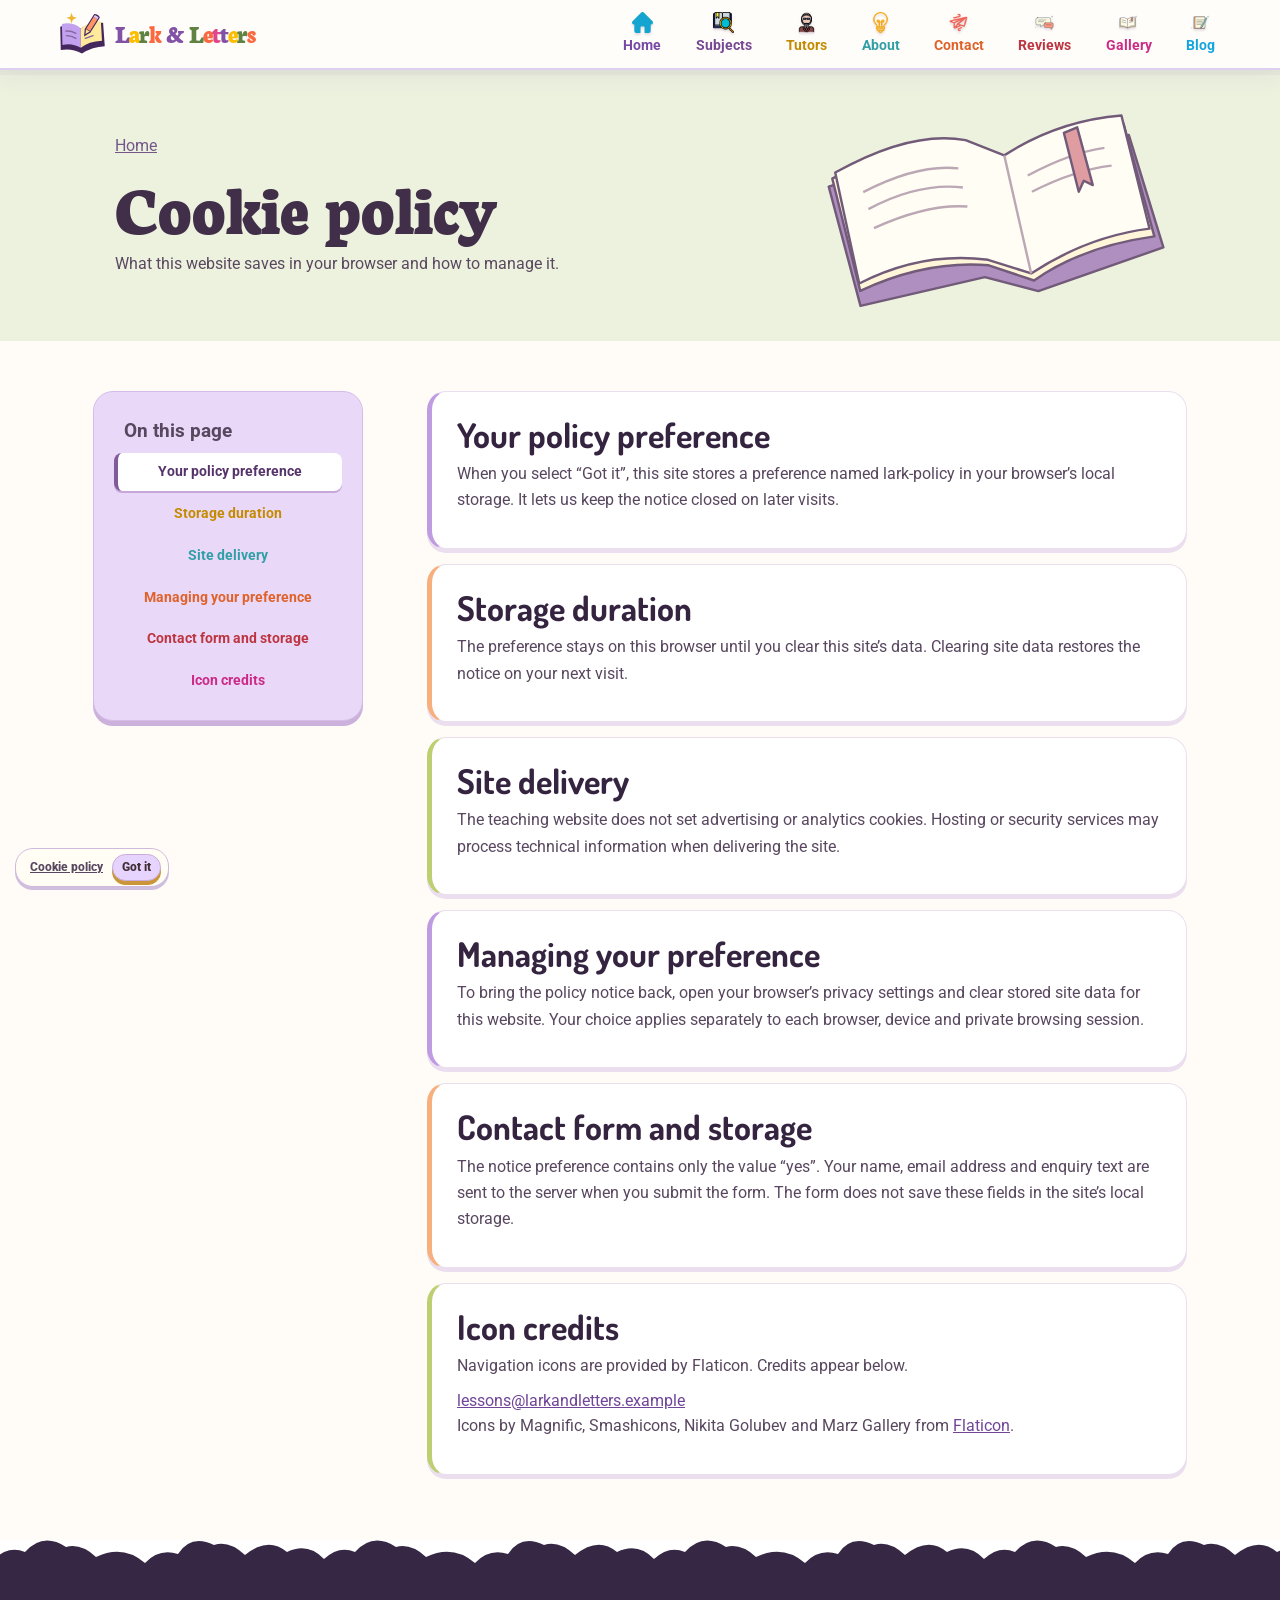
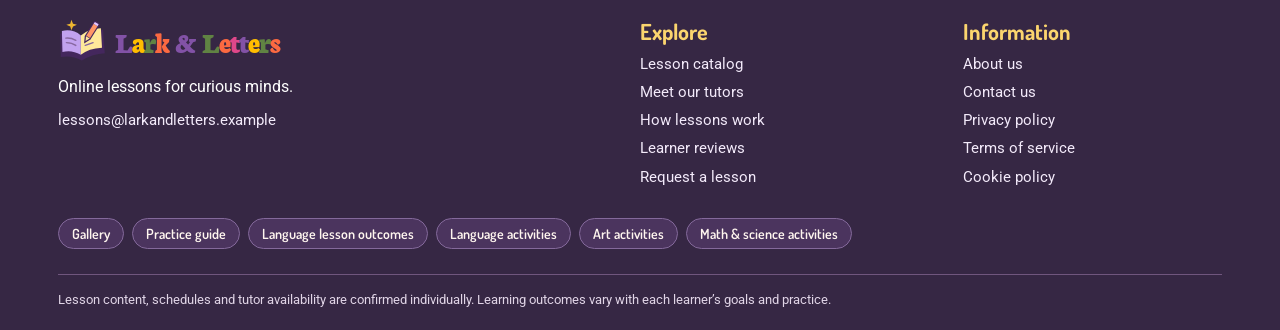
==== cookies.html @ c8f45cbf "upd" ====
<!doctype html><html lang="en"><head><meta charset="utf-8"><meta name="viewport" content="width=device-width,initial-scale=1"><title>Cookie policy | Lark &amp; Letters</title><link rel="icon" href="assets/studio-mark.svg"><link rel="stylesheet" href="assets/site.css"><script defer src="config/config.js"></script><script defer src="assets/site.js"></script><link rel="stylesheet" href="assets/preschool.css"><link rel="stylesheet" href="assets/legal.css"><script defer src="assets/legal.js"></script><link rel="stylesheet" href="assets/illustrations.css"><link rel="stylesheet" href="assets/studio.css"><script defer src="assets/studio.js"></script><link rel="stylesheet" href="assets/finish.css"><link rel="stylesheet" href="assets/workshop.css"><script defer src="assets/workshop.js"></script><link rel="stylesheet" href="assets/editorial.css"><link rel="stylesheet" href="assets/collections.css"><link rel="stylesheet" href="assets/detail.css"></head><body data-title="Cookie policy"><a class="skip" href="#main">Skip to content</a><header><div class="bar wrap"><a class="brand" href="index.html"><img data-logo src="assets/studio-book.svg" alt=""><span data-name>Lark &amp; Letters</span></a><button class="toggle" aria-label="Open navigation" aria-expanded="false">☰</button><nav><a data-nav="Home" href="index.html"><img src="assets/nav0.png" alt="">Home</a><div class="subnav"><button class="subject-trigger" type="button" aria-expanded="false" aria-controls="subject-links"><img src="assets/nav1.png" alt="">Subjects</button><div class="sub-list" id="subject-links" inert><a href="language.html">Language Lessons</a><a href="creative-arts.html">Creative Arts</a><a href="math-science.html">Math & Science</a></div></div><a data-nav="Tutors" href="index.html#teachers"><img src="assets/nav2.png" alt="">Tutors</a><a data-nav="About" href="index.html#about"><img src="assets/nav3.png" alt="">About</a><a data-nav="Contact" href="index.html#contact"><img src="assets/nav4.png" alt="">Contact</a><a data-nav="Reviews" href="index.html#reviews"><img src="assets/study0.svg" alt="">Reviews</a><a data-nav="Gallery" href="index.html#gallery"><img src="assets/study1.svg" alt="">Gallery</a><a data-nav="Blog" href="language.html#blog"><img src="assets/study3.svg" alt="">Blog</a></nav></div></header><main id="main" class="legal-page"><div class="legal-hero legal-cookies"><div class="wrap"><a href="index.html">Home</a><h1>Cookie policy</h1><p>What this website saves in your browser and how to manage it.</p></div></div><div class="legal-grid wrap"><nav class="legal-nav" aria-label="On this page"><strong>On this page</strong><a href="#your-policy-preference">Your policy preference</a><a href="#storage-duration">Storage duration</a><a href="#site-delivery">Site delivery</a><a href="#managing-your-preference">Managing your preference</a><a href="#contact-form-and-storage">Contact form and storage</a><a href="#icon-credits">Icon credits</a></nav><div class="legal-copy"><article id="your-policy-preference"><h2>Your policy preference</h2><p>When you select “Got it”, this site stores a preference named lark-policy in your browser’s local storage. It lets us keep the notice closed on later visits.</p></article><article id="storage-duration"><h2>Storage duration</h2><p>The preference stays on this browser until you clear this site’s data. Clearing site data restores the notice on your next visit.</p></article><article id="site-delivery"><h2>Site delivery</h2><p>The teaching website does not set advertising or analytics cookies. Hosting or security services may process technical information when delivering the site.</p></article><article id="managing-your-preference"><h2>Managing your preference</h2><p>To bring the policy notice back, open your browser’s privacy settings and clear stored site data for this website. Your choice applies separately to each browser, device and private browsing session.</p></article><article id="contact-form-and-storage"><h2>Contact form and storage</h2><p>The notice preference contains only the value “yes”. Your name, email address and enquiry text are sent to the server when you submit the form. The form does not save these fields in the site’s local storage.</p></article><article id="icon-credits"><h2>Icon credits</h2><p>Navigation icons are provided by Flaticon. Credits appear below.</p><a data-email></a><p>Icons by Magnific, Smashicons, Nikita Golubev and Marz Gallery from <a href="https://www.flaticon.com/">Flaticon</a>.</p></article></div></div></main><footer><div class="footer-wave" aria-hidden="true"></div><div class="wrap foot"><div><a class="brand" href="index.html"><img data-logo src="assets/studio-book.svg" alt=""><span data-name>Lark &amp; Letters</span></a><p data-footer></p><a data-email></a><p data-address></p></div><div><strong>Explore</strong><a class="" href="index.html#catalog">Lesson catalog</a><a class="" href="index.html#teachers">Meet our tutors</a><a class="" href="index.html#how">How lessons work</a><a class="" href="index.html#reviews">Learner reviews</a><a class="" href="index.html#request-form">Request a lesson</a></div><div><strong>Information</strong><a class="" href="index.html#about">About us</a><a class="" href="index.html#contact">Contact us</a><a class="" href="privacy.html">Privacy policy</a><a class="" href="terms.html">Terms of service</a><a class="" href="cookies.html">Cookie policy</a></div></div><div class="wrap foot-jumps"><a href="index.html#gallery">Gallery</a><a href="index.html#practice-guide">Practice guide</a><a href="language.html#outcomes">Language lesson outcomes</a><a href="language.html#blog">Language activities</a><a href="creative-arts.html#blog">Art activities</a><a href="math-science.html#blog">Math &amp; science activities</a></div><p class="wrap fine" data-disclaimer></p></footer><aside class="policy" hidden><a href="cookies.html">Cookie policy</a><button>Got it</button></aside><div class="loader" aria-hidden="true"><img src="assets/studio-book.svg" alt=""></div></body></html>
---- assets/site.css ----
@font-face{font-family:Bricolage;src:url(display.woff2) format('woff2');font-weight:200 800;font-display:swap}@font-face{font-family:Nunito;src:url(body.woff2) format('woff2');font-weight:200 900;font-display:swap}
:root{--ink:#202e42;--yellow:#ffcb29;--cream:#fff7e6;--aqua:#c6edef;--orange:#fd815c;--border:#e1e3df;--head:Bricolage,system-ui,sans-serif}*{box-sizing:border-box}html{scroll-behavior:smooth;scroll-padding-top:95px}body{margin:0;color:var(--ink);font:17px/1.55 Nunito,Arial,sans-serif}a{color:inherit}button,input,select,textarea{font:inherit}button,a{touch-action:manipulation}button{cursor:pointer}img{max-width:100%;display:block}.wrap{width:min(100% - clamp(38px,9vw,160px),1480px);margin-inline:auto}header{position:sticky;top:0;z-index:12;background:white;box-shadow:0 2px 9px #27384b0d}.bar,.brand,nav,.actions,.controls,.check,.review,.ticker>div{display:flex;align-items:center}.bar{justify-content:space-between;gap:22px;min-height:82px}.brand{font:800 clamp(20px,2.2vw,32px)/1 var(--head);letter-spacing:-1.6px;text-decoration:none;gap:7px;white-space:nowrap}.brand img{width:52px}.bar nav{gap:clamp(16px,2.8vw,48px)}nav a{display:grid;justify-items:center;text-decoration:none;font-size:13px;font-weight:800;gap:2px}nav img{height:23px;width:23px;object-fit:contain}nav a:hover,nav a:focus-visible{color:#a95027}.btn,.policy button{display:inline-flex;align-items:center;justify-content:center;background:var(--yellow);border:1.5px solid var(--ink);border-radius:25px;padding:12px 24px;color:var(--ink);font-weight:850;text-decoration:none;box-shadow:2px 3px 0 var(--ink);transition:transform .2s,box-shadow .2s}.btn:hover,.policy button:hover{transform:translateY(-3px);box-shadow:3px 5px 0 var(--ink)}.ink{background:var(--ink);color:white;box-shadow:2px 3px 0 #967219}.small{font-size:14px;padding:10px 18px}.under{font-weight:850;text-underline-offset:6px}.toggle,.skip:not(:focus){display:none}section{position:relative;padding:clamp(48px,5vw,78px) 0}.hero{overflow:hidden;background:var(--yellow);padding:0}.hero::before,.hero::after{content:"";position:absolute;left:0;right:0;height:clamp(28px,3.4vw,53px);background:url(clouds.svg) center bottom / auto 100% repeat-x;z-index:2;pointer-events:none}.hero::before{top:-1px;transform:rotate(180deg)}.hero::after{bottom:-1px}.stage{display:grid;grid-template-columns:1fr 1fr;align-items:center;min-height:clamp(480px,42vw,650px);position:relative}.hero-copy{grid-column:2;grid-row:1;position:relative;z-index:3;padding:54px 0 72px 3%}.ribbon{display:inline-block;background:#fff9df;border:1.5px solid var(--ink);border-radius:7px;box-shadow:2px 2px 0 var(--ink);font-size:11px;font-weight:900;letter-spacing:1.8px;padding:5px 12px;transform:rotate(-3deg)}h1,h2,h3,p{margin:0}h1,h2,h3{font-family:var(--head);line-height:1.04;text-wrap:balance}h1{font-size:clamp(46px,5.9vw,94px);letter-spacing:-.065em;font-weight:800}.hero h1{margin:22px 0}.hero h1 em{font-style:normal;display:inline-block;position:relative}.hero h1 em:after{content:"";position:absolute;height:7px;border-radius:70%;bottom:-5px;left:23%;right:2%;background:#fff5c5;transform:rotate(-2deg)}.hero p{max-width:470px;font-weight:600}.actions{gap:26px;margin-top:26px}.hero-art{height:100%;grid-column:1;grid-row:1;position:relative;isolation:isolate}.portrait{position:absolute;height:91%;width:100%;object-fit:contain;object-position:bottom;bottom:0;z-index:1}.blob{position:absolute;inset:23% 7% 3% 7%;border-radius:51% 49% 38% 60%;background:#ffdc65;transform:rotate(-9deg)}.plane{position:absolute;top:9%;right:0;width:29%;z-index:2;animation:bob 5s ease-in-out infinite}.hello,.math{position:absolute;z-index:2;font:800 clamp(18px,2.2vw,35px) var(--head);border:2px solid var(--ink);box-shadow:3px 4px var(--ink);padding:4px 17px}.hello{background:#fff9e7;top:36%;left:0;transform:rotate(-12deg);border-radius:50% 48% 45% 20%}.math{background:#9edcde;bottom:18%;right:2%;transform:rotate(10deg);border-radius:12px}.spark{position:absolute;color:#fff9de;font-size:58px;line-height:1}.s1{top:15%;left:14%}.s2{bottom:19%;left:5%;color:#298d96}.ticker{overflow:hidden;border-bottom:1px dashed #b9c8c4;padding:12px 0;background:white}.ticker>div{width:max-content;animation:run 48s linear infinite}.ticker span{margin-right:32px;font-size:14px;font-weight:800;color:#3b5960}.ticker span:nth-child(even){color:#9e4e35}@keyframes run{to{transform:translateX(-50%)}}@keyframes bob{50%{transform:translate(4px,-6px) rotate(4deg)}}h2{font-size:clamp(33px,3.8vw,58px);letter-spacing:-.055em}h3{font-size:clamp(23px,2.1vw,34px);letter-spacing:-.045em}.sectitle{text-align:center;margin-bottom:30px}.sectitle i{display:flex;align-items:center;justify-content:center;gap:7px;color:#d99a00;font-size:20px;line-height:1.5}.sectitle i:after,.sectitle i:before{content:"";width:28px;border-top:2px solid #f2bb2e}.sectitle p{color:#52616b}.cards,.team,.plans{display:grid;grid-template-columns:repeat(4,1fr);gap:clamp(12px,1.7vw,26px)}.card,.plans article{display:flex;flex-direction:column;align-items:center;gap:10px;padding:21px 14px;text-decoration:none;text-align:center;border-radius:24px;border:1px solid #e1e1da;box-shadow:0 4px 0 #26334712;transition:transform .25s,box-shadow .25s}.card:hover{transform:translateY(-6px) rotate(-1deg);box-shadow:0 9px 0 #26334713}.card>div{width:min(78%,178px);aspect-ratio:1;border-radius:50%;overflow:hidden}.card img,.team img{width:100%;height:100%;object-fit:cover}.card small,.slide small,.team small{font-weight:800;font-size:12px}.card span{font-size:14px;font-weight:850;margin-top:auto;text-decoration:underline;text-underline-offset:4px}.c0{background:#e2f4ef}.c1{background:#fff0ce}.c2{background:#fbe5e0}.c3{background:#e7e9fa}.split,.contact,.slide{display:grid;grid-template-columns:1fr 1fr;align-items:center;gap:clamp(24px,5vw,80px)}.split{max-width:1120px;margin:auto}.split p,.paper p,.intro p,.review p,.plans p,.team p,.slide p{margin:15px 0}.sky,.aqua{background:var(--aqua)}.cream,.plans article{background:var(--cream)}.snapshot{transform:rotate(-3deg);background:white;padding:10px 10px 19px;box-shadow:3px 6px 0 #326d7333}.snapshot img{width:100%;aspect-ratio:1.65;object-fit:cover}.carousel{max-width:830px;margin:auto;touch-action:pan-y}.slide{display:none;gap:36px}.slide.active,.slide:first-child:not(.ready){display:grid}.slide.active{animation:appear .35s ease-out}.slide>img{width:210px;height:210px;object-fit:cover;border:9px solid #c7ecec;border-radius:50%;justify-self:end}.controls{margin:18px auto 0;justify-content:center;gap:12px}.controls button{background:white;border:1px solid #adb8ba;border-radius:50%;width:35px;height:35px;font-size:25px;line-height:1}.controls span{font-size:13px;letter-spacing:4px;color:#48757a}.review,.paper,.faq{max-width:810px;margin:auto}.review{gap:25px}.review>b{font:110px/1 Georgia;color:#c88a0c}.contact{align-items:start}.contact h2{max-width:12em}.contact p{margin-top:14px}.contact form,.paper,.team article{background:white;border-radius:24px;padding:clamp(20px,3vw,40px)}.fields{display:grid;grid-template-columns:1fr 1fr;gap:12px}label{display:block;font-weight:800;font-size:14px;margin-bottom:12px}input,select,textarea{display:block;width:100%;padding:10px;border:1px solid #a8b4ba;background:#fffdfa;border-radius:9px;color:var(--ink)}textarea{min-height:90px;resize:vertical}.check{align-items:center;gap:10px}.check input{width:auto}.trap{position:absolute;clip-path:inset(50%);width:1px;height:1px;overflow:hidden}.intro{background:#fff1bd;text-align:center}.intro h1{font-size:clamp(40px,5vw,70px);margin:12px 0}.intro p{max-width:680px;margin-inline:auto}.crumb{font-size:14px;font-weight:bold}.subject-art{min-height:230px;display:grid;place-items:center;background:#d3efea;border-radius:45% 38% 33% 36%;position:relative}.subject-art span{font:800 clamp(54px,7vw,104px) var(--head);transform:rotate(-8deg)}.subject-art img{position:absolute;bottom:0;right:0;width:32%}.art1{background:#ffdf89}.art2{background:#ffcbb9}.art3{background:#d9dbfb}dl{display:grid;grid-template-columns:auto 1fr;gap:7px 17px;margin:18px 0}dt{font-weight:800}dd{margin:0}.faq details{border-bottom:1px solid #bcc6c2;padding:14px 0}.faq summary{cursor:pointer;font-weight:800;font-size:20px}.faq p{padding:9px 0}.team,.plans{grid-template-columns:repeat(3,1fr)}.team article{text-align:center;background:#edf8f6}.team img{width:min(100%,190px);aspect-ratio:1;height:auto;border-radius:50%;margin:0 auto 16px}.plans strong{margin-top:auto}.plans h2,.paper h2{font-size:29px}.center{text-align:center;margin-top:25px}.paper{border:1px solid var(--border)}.paper h2:not(:first-child){margin-top:28px}footer{background:#233447;color:white;padding:38px 0 20px}.foot{display:grid;grid-template-columns:2fr 1fr 1fr;gap:35px}.foot>div>a:not(.brand){display:block;margin:5px 0;font-size:15px}.foot p{margin:9px 0}.fine{border-top:1px solid #506071;margin-top:25px;padding-top:15px;font-size:13px;color:#d4e0e2}.policy{position:fixed;bottom:13px;left:15px;border:1px solid #ccc7b6;background:#fffdf4;border-radius:18px;padding:5px 7px 5px 14px;z-index:11;box-shadow:0 3px 8px #0001;font-size:12px;font-weight:800}.policy button{padding:3px 9px;margin-left:9px;box-shadow:none}.loader{pointer-events:none;position:fixed;inset:0;z-index:20;background:#fff2b8;display:grid;place-items:center;opacity:0;visibility:hidden}.loading .loader{visibility:visible;animation:appear .16s both}.loader img{width:75px;animation:bob .5s infinite}.seen{animation:appear .5s ease-out backwards}@keyframes appear{from{opacity:0;transform:translateY(12px)}to{opacity:1;transform:none}}:focus-visible{outline:3px solid #2068ae;outline-offset:3px}
@media(max-width:920px){.bar{min-height:67px}.toggle{display:block;order:3;background:white;border:1px solid var(--border);border-radius:12px;padding:5px 12px}.bar>.btn{margin-left:auto}.bar nav{position:absolute;display:none;top:100%;left:0;right:0;background:white;padding:20px;justify-content:center;box-shadow:0 5px 8px #0001}.bar nav.open{display:flex}.cards{grid-template-columns:repeat(2,1fr)}.card{padding:16px}.stage{min-height:465px}.actions{gap:13px;flex-wrap:wrap}.contact{grid-template-columns:1fr;max-width:740px;text-align:center}.contact form{text-align:left}.contact h2{margin:auto}.plans,.team{gap:12px}.plans article{padding:15px}.hero-copy{padding-left:0}}
@media(max-width:680px){.wrap{width:calc(100% - 36px)}.brand img{width:37px}.bar{gap:8px}.small{font-size:12px;padding:7px 11px}.bar nav{gap:18px;flex-wrap:wrap}.stage{display:flex;flex-direction:column;min-height:0;text-align:center}.hero-copy{padding:37px 0 2px}.hero h1{font-size:clamp(41px,10.5vw,69px);margin:13px 0}.hero p{font-size:16px;margin-inline:auto}.actions{justify-content:center;margin-top:16px}.hero-art{height:clamp(190px,54vw,275px);width:min(100%,420px)}.portrait{height:100%}.hello{left:10%}.math{right:8%}.plane{top:6%;right:4%}.hero:after{height:25px}.cards{gap:11px}.card{padding:13px 8px;border-radius:18px}.card h3{font-size:21px}.card small{font-size:11px}.split,.slide,.team,.plans,.fields{grid-template-columns:1fr}.split,.slide,.team,.plans{text-align:center}.slide>img{justify-self:center;width:155px;height:155px}.slide{gap:16px}.foot{grid-template-columns:1fr 1fr;gap:20px}.foot>div:first-child{grid-column:1/-1}.foot .brand{justify-content:flex-start}.fine{margin-bottom:33px}.review{gap:12px}.review>b{font-size:65px}.snapshot{width:92%;margin:auto}.subject-art{min-height:165px}.contact h2{font-size:35px}.team img{width:120px}dl{text-align:left}.policy{bottom:7px;left:8px}}
@media(prefers-reduced-motion:reduce){*,*:before,*:after{animation:none!important;transition:none!important;scroll-behavior:auto!important}}
.subject-art .artwork{position:static;width:70%;max-height:265px}.studio-art{border-radius:30% 38% 28% 37%;padding:10px;max-width:330px;width:100%;justify-self:center}.studio-art img{height:200px;width:100%}.studio+.section{padding-top:0}.contact{max-width:970px;grid-template-columns:1fr;gap:22px}.contact h2{max-width:none}.contact form{width:100%}.contact form textarea{min-height:65px}.contact>div>p{max-width:900px}.contact{gap:18px}.contact form{padding:22px}.contact section{padding-block:40px}
---- assets/preschool.css ----
:root{--yellow:#ffca00;--ink:#292929;--head:SchoolHead,Nunito,sans-serif}body{font:16px/1.55 SchoolBody,Nunito,sans-serif;color:#666}h1,h2,h3{color:#212121;letter-spacing:0;font-weight:700}h2{font-size:clamp(32px,3.5vw,48px)}h3{font-size:22px}.wrap{max-width:1480px}.bar{min-height:68px;max-width:950px}.brand{font:italic bold 28px Georgia,serif;letter-spacing:-1px;flex-direction:column;gap:0;line-height:1}.brand img{width:31px;height:23px}.brand span{color:#16ace4}.bar nav{gap:clamp(15px,2.3vw,38px)}nav a{font-weight:700;font-size:14px}nav a:nth-child(7n+1){color:#15a5de}nav a:nth-child(7n+2){color:#82a423}nav a:nth-child(7n+3){color:#c48b00}nav a:nth-child(7n+4){color:#319fa6}nav a:nth-child(7n+5){color:#df622a}nav a:nth-child(7n+6){color:#bc3541}nav a:nth-child(7n+7){color:#cb2b87}nav img{width:21px;height:21px}.btn{box-shadow:none;border:0;background:#ffca00;color:#403209;text-transform:uppercase;font:700 15px SchoolBody,Nunito,sans-serif;min-width:145px;padding:13px 23px}.btn:hover{background:#ffb800;box-shadow:none}.hero{background:#ffca00}.hero::before,.hero::after{display:none}.scene{position:relative;height:min(43.5vw,690px);min-height:410px;width:100%;max-width:1480px}.hero:before{display:block;height:17%;background:url(ref-cloud-top.webp) center top/100% 100% no-repeat;transform:none;top:-1px}.hero:after{display:block;height:27%;background:url(ref-cloud-bottom.webp) center bottom/100% 100% no-repeat;bottom:-1px}.portrait{left:13%;bottom:0;width:39%;height:85%;object-position:center bottom}.lesson-title{position:absolute;top:23%;left:53%;width:40%;text-align:center;z-index:2}.lesson-title h1{font:900 clamp(42px,5vw,82px)/1.15 Georgia,serif;color:#fff7f0;letter-spacing:-2px;margin:0}.lesson-title svg{width:46%;margin:auto}.supplies{position:absolute;right:9%;bottom:1%;width:38%;height:51%;object-fit:contain;object-position:bottom}.cloud-note{position:absolute;bottom:1.7%;left:10%;width:25%;z-index:3}.cloud-note h2{font-size:clamp(19px,1.8vw,29px);font-weight:500}.cloud-note p{font-size:clamp(10px,.85vw,14px);line-height:1.35;font-weight:400;margin:8px 0}.ticker{background:white;color:#888;padding:7px 0}.ticker span{font-size:13px;color:#687778}.sectitle{margin-bottom:clamp(28px,4vw,55px)}.sectitle i{color:#ffbd00;gap:10px;margin:5px 0 10px}.sectitle i:before,.sectitle i:after{width:39px;border-color:currentColor}.sectitle p{color:#737373}.services .carousel{max-width:1170px;position:relative;padding:0 65px}.services .slide{grid-template-columns:1fr 1fr;gap:35px}.services .slide img{width:100%;max-width:none;height:auto;aspect-ratio:1.29;object-fit:cover;border:0;border-radius:46px}.services .slide h3:first-letter{font-size:66px;color:var(--yellow)}.services .slide p{margin:20px 0 30px}.controls button,.cyclebtn{background:#ccc;color:white;border:0;border-radius:50%;width:39px;height:39px;font:700 26px/1 Arial}.services .controls button,.cyclebtn{position:absolute;top:45%;left:0}.services .controls button:last-child,.cyclebtn.next{left:auto;right:0}.services .controls span{display:none}.services .controls{margin:0}.facility{background:#d5edf2;overflow:hidden}.fac-grid,.event-layout{display:grid;grid-template-columns:36% 1fr;align-items:center;gap:5%;max-width:1160px;margin:auto}.fac-grid>img{width:100%;animation:bob 6s infinite ease-in-out}.fac-grid>div{display:grid;grid-template-columns:1fr 1fr;gap:38px 28px}.fac-grid article{display:flex;gap:15px;align-items:start}.fac-grid h3{font-size:24px;font-weight:500}.fac-grid p{margin:10px 0}.fac-grid i{flex:none;background:white;border:1px solid #6bc5d0;outline:7px solid #ffffff66;border-radius:50%;width:60px;height:60px;display:grid;place-items:center}.fac-grid i img{width:45px}.discovery{background:#fff url(ref-doodles.webp) center/cover}.discover{position:relative;max-width:730px;height:clamp(365px,36vw,530px);margin:auto;background:url(ref-children.webp) center/100% 100% no-repeat;display:grid;place-items:center;text-align:center}.discover>div{width:63%;margin-top:14%}.discover h2{font-size:26px;text-transform:uppercase;color:#ed6631}.discover p{margin:12px auto 20px}.discover .btn{margin:4px}.discover .btn:first-of-type{background:white;border:1px solid var(--yellow)}.weekly,.gallery,.event{background:#fafafa}.rotator,.journal,.gallery-grid{position:relative;display:grid;grid-template-columns:repeat(3,minmax(0,1fr));gap:28px;max-width:1150px;margin:auto}.rotator{padding-inline:49px}.rotator>a{text-decoration:none;text-align:center}.class-card{display:flex;flex-direction:column;align-items:center;background:white;border-radius:35px;padding:22px 12px 15px;box-shadow:0 0 15px #0002;transition:background .25s}.class-card>img{width:82%;max-width:240px;aspect-ratio:1;object-fit:cover;border-radius:50%;margin:5px auto 20px}.class-card h3{color:#169dce;font-size:21px}.class-card p{margin:8px 0}.squig{color:#9caf35}.class-card small{text-transform:uppercase;margin:6px auto 14px}.class-card>div{width:100%;margin-top:auto;border-top:1px solid #ddd;display:flex;justify-content:space-evenly;padding-top:12px;font-size:12px}.class-card b{display:block;color:#298ea6}.class-card:nth-of-type(2),.class-card:hover{background:#9cbc40;color:#222e10}.class-card:nth-of-type(2) h3,.class-card:hover h3{color:#263c06}.teachers{isolation:isolate}.teachers:before{content:"";position:absolute;inset:0 0 45%;z-index:-1;background:#a9dadd url(ref-teal-pattern.webp) center/cover}.teachers .sectitle h2{color:white}.teacher img{width:min(100%,260px);aspect-ratio:1;object-fit:cover;margin:auto;border:15px solid white;border-radius:50%}.teacher:nth-of-type(2) img{border-color:#a9dadd}.teacher h3{text-transform:uppercase;font-size:18px;margin:12px 0;font-weight:500}.teacher strong{color:#35818b}.teacher p{margin-top:8px}.event-layout{grid-template-columns:1.2fr 1fr}.event-layout img{max-height:365px;margin:auto}.event h2{font-size:34px;text-transform:uppercase}.event p{margin:20px 0}.steps{display:flex;gap:14px;flex-wrap:wrap}.steps span{width:clamp(60px,7vw,100px);aspect-ratio:1;display:grid;place-items:center;background:var(--yellow);border-radius:50%;color:#514012;font:700 clamp(15px,1.6vw,24px) var(--head)}.journal a{text-decoration:none}.journal a>div{position:relative}.journal img,.gallery-grid img{width:100%;aspect-ratio:1.45;object-fit:cover}.journal b{position:absolute;inset:0;display:grid;place-items:center;color:white;background:#322b2370;opacity:0;font-size:48px;transition:opacity .2s}.journal a:hover b,.journal a:focus-visible b{opacity:1}.journal section{padding:15px 0 0;display:flex;align-items:center;gap:14px}.journal i{background:var(--yellow);color:#423500;width:50px;height:55px;display:grid;place-items:center;font-size:22px}.journal h3{font-size:19px}.gallery-grid figure{background:white;padding:10px;margin:0;box-shadow:0 1px 8px #0003;text-align:center;transition:transform .2s}.gallery-grid figure:nth-child(2){transform:rotate(5deg)}.gallery-grid figure:hover{transform:rotate(0) translateY(-3px)}.gallery-grid img{aspect-ratio:1.2}.gallery-grid figcaption{padding:13px 4px}.rotator [hidden]{display:none}.intro{background:#fff5cf url(ref-doodles.webp) center/cover}.paper,.contact form{border:1px solid #e7e7e7}.contact h2{font-size:35px}footer{background:#343434}.foot .brand{align-items:start;color:white}.cyclebtn{top:35%}.class-row .cyclebtn{top:45%}.gallery-grid,.journal{max-width:1120px}
@media(max-width:920px){.bar{justify-content:space-between}.scene{min-height:380px}.fac-grid{grid-template-columns:26% 1fr}.fac-grid>div{gap:18px}.fac-grid article{display:block}.fac-grid i{margin:0 auto 12px}.fac-grid article{text-align:center}.rotator,.journal,.gallery-grid{gap:15px}.discover>div{margin-top:12%}.services .carousel{padding:0 45px}.bar nav.open{align-items:center}.bar nav{gap:17px}.event-layout{text-align:center}.steps{justify-content:center}}
@media(max-width:680px){.scene{min-height:0;height:108vw;max-height:535px}.hero:before{height:10%}.hero:after{height:23%}.portrait{width:59%;height:75%;left:0}.lesson-title{top:15%;left:30%;width:66%}.lesson-title h1{font-size:clamp(34px,9vw,54px)}.supplies{width:48%;right:1%;bottom:4%;height:44%}.cloud-note{left:7%;bottom:1%;width:82%}.cloud-note h2{font-size:18px}.cloud-note p{margin:2px 0;font-size:10px}.services .slide,.event-layout,.fac-grid{grid-template-columns:1fr}.services .slide>img{width:100%;max-height:235px;border-radius:30px;grid-row:1}.services .slide h3:first-letter{font-size:42px}.services .slide p{margin:9px 0 15px}.services .carousel{padding-inline:31px}.services .controls button,.cyclebtn{width:27px;height:27px;font-size:20px}.fac-grid>img{width:45%;margin:0 auto 18px}.fac-grid>div{gap:16px}.fac-grid h3{font-size:20px}.discover{height:330px;background-size:100% auto}.discover>div{width:75%;background:white;border-radius:32%;margin-top:18%;padding:7px}.discover h2{font-size:20px}.discover p{font-size:13px;margin:6px}.discover .btn{min-width:0;padding:7px 12px;font-size:12px}.rotator{grid-template-columns:1fr;max-width:400px;padding:0 40px}.journal,.gallery-grid{grid-template-columns:1fr;max-width:370px;gap:24px}.event-layout img{max-height:190px;order:-1}.event-layout{gap:18px}.event h2{font-size:27px}.teachers:before{bottom:50%}.gallery-grid figure:nth-child(2){transform:rotate(2deg)}.teacher img{width:195px}.brand{font-size:23px}.bar nav.open{display:grid;grid-template-columns:repeat(4,minmax(0,1fr));justify-content:center}.brand img{height:19px}}
@font-face{font-family:SchoolHead;src:url(ref-dosis.woff2);font-weight:200 800;font-display:swap}@font-face{font-family:SchoolBody;src:url(ref-roboto.woff2);font-weight:100 900;font-display:swap}@font-face{font-family:Neuton;src:url(ref-neuton.woff2);font-weight:800;font-display:swap}
.hero:before{background-image:url(ref-cloud-top.webp)}.hero:after{background-image:url(ref-cloud-bottom.webp);background-size:100% 100%;height:30%}.lesson-title h1{font-family:Neuton,Georgia,serif;font-weight:800;font-size:clamp(48px,5.8vw,99px)}.lesson-title svg{visibility:hidden}.lesson-title:after{content:"";position:absolute;bottom:0;left:25%;width:50%;height:25%;background:url(ref-underline.webp) center/contain no-repeat}.facility{background:#d4ecf1 url(ref-sky.webp) center/cover}.discovery,.intro{background-image:url(ref-doodles.webp)}.discover{background:url(ref-children.webp) top center/100% auto no-repeat}.discover:before{content:"";position:absolute;inset:25% 14% 0;background:url(ref-bubble.webp) center/100% 100% no-repeat}.discover>div{position:relative;margin-top:25%;width:59%}.teachers:before{background:#a9dadd url(ref-teal-pattern.webp) top center/cover}.brand span>i{font-style:inherit}.cloud-note{bottom:1%;left:10.7%}.scene{height:min(41vw,640px)}.lesson-title{top:24%}.hero .portrait{z-index:1}.hero .supplies{z-index:1}.sectitle i{font-style:normal}.class-card p,.teacher p,.journal p,.fac-grid p,.services p{font-weight:300}.discovery{background-color:white}.intro{background-color:#fffbea}.rotator>a.incoming{animation:appear .32s ease}.footer .brand{color:white}
@media(max-width:680px){.scene{height:108vw}.lesson-title h1{font-size:clamp(32px,10vw,65px)}.cloud-note{left:7%;bottom:1%;background:#fff;max-width:245px;border-radius:50% 45% 0 0;padding:8px 10px 0}.discover:before{inset:26% 0 0}.discover>div{width:78%;margin-top:20%;background:none}.lesson-title{top:13%}.discover{max-width:420px}}
---- assets/legal.css ----
.legal-page{--linen:#fff5d7;--ocean:#087171}.legal-hero{padding:32px 0;background:var(--linen);text-align:center;border-bottom:3px dashed #e4bb53}.legal-hero a,.legal-copy a{color:var(--ocean);text-decoration:underline}.legal-hero h1{margin:.24em 0;font-size:clamp(40px,6vw,72px)}.legal-hero p{margin:0}.legal-grid{display:grid;grid-template-columns:minmax(190px,270px) minmax(0,760px);justify-content:center;align-items:start;gap:clamp(20px,5vw,78px);padding-block:50px}.legal-nav{position:sticky;top:100px;display:grid;background:#e4f5f3;border-radius:20px;padding:20px;gap:4px}.legal-nav strong{font-size:1.2rem;padding:4px 10px}.legal-nav a{padding:8px 10px;color:#194441;border-radius:8px}.legal-nav a[aria-current],.legal-nav a:hover{background:white;color:#086660}.legal-copy article{scroll-margin-top:130px;padding:0 0 21px;margin-bottom:23px;border-bottom:1px dashed #c4d7d1}.legal-copy h2{font-size:clamp(24px,3vw,34px);margin:0 0 9px}.legal-copy p{line-height:1.65;margin:0 0 9px}.legal-nav{z-index:2}@media(max-width:800px){.legal-grid{display:block;padding-block:16px}.legal-nav{display:flex;position:sticky;top:var(--legal-offset,76px);overflow:auto;white-space:nowrap;align-items:center;border-radius:12px;padding:6px;margin:0 0 24px}.legal-nav strong{font-size:.88rem}.legal-copy article{scroll-margin-top:calc(var(--legal-offset,76px) + 68px)}}
---- assets/illustrations.css ----
.facility{background:#eee3fa url(sky-lavender.webp) center/cover}
.teachers:before{background:#c2abd9 url(teal-pattern-lavender.webp) top center/cover}
.discover{background-image:url(children-v2.webp);background-size:100% auto;background-position:top center;background-repeat:no-repeat}
---- assets/studio.css ----
:root{--plum:#3f285c;--lav:#b897f2;--lilac:#eee4ff;--peach:#ff956c;--lime:#c6df64;--berry:#b74971;--paper:#fffaf0;--ink:#352940;--aqua:#ece1fc}
body{color:#58475f}html{scroll-padding-top:99px}h1,h2,h3{color:#352440}header{background:#fffdf9;border-bottom:2px solid #ddcfef;box-shadow:0 5px 0 #5e3e7e0b,0 9px 20px #523a7b10}.bar{max-width:1240px}.brand{flex-direction:row;align-items:center;gap:8px}.brand img{width:49px;height:49px;transition:transform .25s}.brand:hover img{transform:rotate(-9deg) scale(1.08)}.brand span{font:800 clamp(19px,2vw,29px)/1 Neuton,Georgia,serif}.bar nav{gap:clamp(10px,1.6vw,26px)}.bar nav>a,.subnav>a{border-radius:13px;padding:5px 7px}.bar nav>a:hover,.subnav:hover{background:#f5edff}.bar nav img{filter:drop-shadow(0 2px 1px #4c265f29)}.bar nav a:first-child{color:#7649a4}.subnav{position:relative;display:flex;align-items:center;border-radius:13px}.sub-toggle{border:0;border-radius:50%;background:#ebd9ff;color:#59357a;width:23px;height:23px;line-height:1;box-shadow:0 2px 0 #b99cd5}.sub-list{position:absolute;top:100%;left:50%;transform:translate(-50%,5px);background:white;padding:7px;border:1px solid #d5bdeb;box-shadow:0 7px 0 #38223c14,0 12px 25px #3521371b;border-radius:19px;width:195px;opacity:0;visibility:hidden;transition:.18s;z-index:20}.subnav.expanded .sub-list{opacity:1;visibility:visible;transform:translate(-50%,0)}.bar .sub-list a{display:block;color:var(--plum);padding:9px 14px;border-radius:12px;text-align:left}.sub-list a:hover,.sub-list a:focus-visible{background:var(--lilac)}
.btn,.policy button{background:#ffd445;color:#422f35;border:1px solid #dcb342;box-shadow:0 4px 0 #cb9639;transition:transform .18s,box-shadow .18s}.btn:hover,.policy button:hover{background:#ffe166;transform:translateY(-2px);box-shadow:0 6px 0 #c7a343}.btn:active{transform:translateY(2px)}.services .controls button,.cyclebtn,.controls button{background:#e9daff;color:#66448c;border:1px solid #cfafea;box-shadow:0 3px 0 #b39ac8,0 4px 9px #34224312;transition:transform .2s,background .2s}.cyclebtn:hover,.controls button:hover{background:#ffda80;transform:scale(1.08)}.go{display:inline-grid;place-items:center;border-radius:50%;background:#fff8;width:24px;height:24px;line-height:1;margin-left:3px;font-style:normal}.sectitle i:before,.sectitle i:after{border-radius:50%;border-width:3px;transform:rotate(-2deg)}.sectitle i svg{filter:drop-shadow(0 2px 0 #d4953c50)}.ticker{background:#fff9ec}.ticker span:nth-child(odd){color:#72509c}.facility .fac-grid i{border-color:#b895dc;box-shadow:0 5px 0 #b8a1c9}.gallery-grid figure,.journal img,.snapshot{border-radius:20px}.journal a>div{border-radius:20px;overflow:hidden}.journal b{font-family:SchoolHead;background:#64428491}.journal i{border-radius:16px;box-shadow:0 4px 0 #ca9237}.weekly{background:#fff7e9}.class-row{max-width:1050px}.class-card{--accent:#e2cdff;--edge:#b398d0;padding:15px 12px 12px;border:1px solid #e8ddcf;border-radius:26px;background:#fff;gap:1px;box-shadow:0 6px 0 #dfcdb6,0 9px 18px #713e4f12}.class-card:nth-of-type(2){--accent:#ffd09f;--edge:#d8a56d;background:#fff1d6}.class-card:nth-of-type(3){--accent:#d4ec98;--edge:#a7bf77}.class-card:nth-of-type(4){--accent:#ffc6d9;--edge:#cf98b3}.class-card:hover,.class-card:focus-visible,.class-card:nth-of-type(2):hover{background:var(--accent);transform:translateY(-4px);box-shadow:0 7px 0 var(--edge),0 13px 19px #6b408420}.class-card h3,.class-card:nth-of-type(2) h3,.class-card b{color:#533a62}.class-card>img{width:min(67%,146px);margin:0 auto 10px;object-position:center 32%;border:4px solid white;box-shadow:0 3px 0 #0001}.class-card small{margin:2px auto 8px}.class-card p{margin:4px 0}.class-card .squig{color:#9756ac;line-height:1}.class-card>div{padding-top:7px}.teacher strong{color:#794e9d}.event{background:#fff5dd}.event-layout{background:#fff9e9;padding:clamp(20px,3vw,44px);border:1px solid #efd69c;border-radius:44px;box-shadow:0 8px 0 #edd8ab}.steps span{width:clamp(55px,5.5vw,82px);box-shadow:0 5px 0 #cfa646}.steps span:nth-child(2){background:#ddc5ff;box-shadow:0 5px 0 #b698cf}.steps span:nth-child(3){background:#ffb18e;box-shadow:0 5px 0 #d58a72}.steps span:nth-child(4){background:#cde68c;box-shadow:0 5px 0 #abbd73}.event-layout img{filter:drop-shadow(0 8px 0 #7b62861a)}.faq details{background:#fff;border:1px solid #e2d2ea;border-radius:16px;margin-bottom:8px;padding:13px 18px;box-shadow:0 3px 0 #dfd1e3}.faq summary{list-style:none;display:flex;align-items:center;justify-content:space-between}.faq summary::-webkit-details-marker{display:none}.faq summary:after{content:'+';display:grid;place-items:center;background:#eedfff;border-radius:50%;width:28px;height:28px;color:#684286}.faq details[open] summary:after{content:'−'}
.edition .wrap{max-width:1170px}.edition h2{text-align:center;margin-bottom:24px}.edition h3{line-height:1.08}.path-grid,.mentor-grid,.principles .wrap>div,.out-grid,.kit-layout,.index-layout{display:grid;gap:14px}.edition a{text-decoration:none}.pathways{background:#fbf7ff}.path-grid{grid-template-columns:.85fr repeat(3,1fr);align-items:stretch}.path-grid>p{align-self:center;font:500 23px/1.36 SchoolHead;color:#624976}.path-grid a{display:flex;flex-direction:column;border-radius:28px;overflow:hidden;background:#efddff;box-shadow:0 5px 0 #cdb2db}.path-grid a:nth-child(3){background:#ffe4cb}.path-grid a:nth-child(4){background:#e9f0bc}.path-grid img{width:100%;height:clamp(135px,15vw,205px);object-fit:contain;background:#fff7}.path-grid a>div{padding:16px;flex:1;display:flex;flex-direction:column}.path-grid p{margin:8px 0}.path-grid b{font-size:13px;margin-top:auto}.mentorwall{background:#fff7ef}.mentor-grid{grid-template-columns:1.45fr repeat(3,1fr)}.mentor-grid a{display:flex;flex-direction:column;position:relative;border-radius:26px;overflow:hidden;background:#ffd4b6;box-shadow:0 5px 0 #553e631c}.mentor-grid a:nth-child(2){background:#edddfa}.mentor-grid a:nth-child(3){background:#daedba}.mentor-grid a:nth-child(4){background:#ffeaab}.mentor-grid a>div{padding:15px}.mentor-grid img{width:100%;height:clamp(160px,18vw,235px);object-fit:contain;object-position:bottom;margin-top:auto}.mentor-grid .go{position:absolute;bottom:10px;right:10px;background:white}.mentor-grid span{font-size:13px}.principles{background:#dfc9ff}.principles .wrap>div{grid-template-columns:repeat(4,1fr)}.principles article,.out-grid article{border-radius:24px;background:#d2e95f;padding:22px;box-shadow:0 5px 0 #51375424}.principles article:nth-child(even){background:#ffaa7a}.principles i,.out-grid i{font:700 28px SchoolHead}.principles h3{margin:22px 0 10px}.lessonkit{background:#ffedf3}.kit-layout,.out-grid{grid-template-columns:1fr 1fr;align-items:center;max-width:930px;margin:auto}.petal{width:min(100%,340px);aspect-ratio:1;margin:auto;background:#edb992;clip-path:polygon(12% 5%,32% 0,48% 9%,63% 0,86% 5%,98% 25%,91% 46%,100% 65%,92% 89%,72% 100%,52% 91%,30% 100%,7% 89%,0 68%,10% 49%,0 31%);border-radius:30%}.petal img{width:100%;height:100%;object-fit:cover}.kit-layout h3,.out-cover h3{font-size:32px}.kit-layout p{margin:14px 0}.kit-layout li::marker{color:#b76d97}.outcomes{background:#fff8e9}.out-cover{background:#432e59;position:relative;border-radius:28px;overflow:hidden;isolation:isolate;min-height:270px;display:grid;align-items:end}.out-cover img{position:absolute;inset:0;width:100%;height:100%;object-fit:cover;opacity:.48;z-index:-1}.out-cover h3{color:white;padding:24px}.out-grid article{display:flex;align-items:center;gap:17px;margin:9px 0;background:#ffd0a4;padding:15px}.out-grid article:nth-child(2){background:#dbc6ff}.out-grid article:nth-child(3){background:#cbdc80}.index-layout{grid-template-columns:1fr 1.5fr 1fr;align-items:center;text-align:center}.index-layout figure{margin:0}.index-layout img{width:min(100%,200px);aspect-ratio:1;object-fit:cover;border-radius:28px;margin:auto;box-shadow:0 6px 0 #e5d4ef}.index-layout figcaption{font-size:13px;margin-top:10px}.index-layout a{display:block;font:700 clamp(24px,3.6vw,48px)/1.3 SchoolHead;color:#775989}.index-layout a:hover{color:#ac3d67}.index-layout i{color:#f28e5e;font-size:.28em;vertical-align:top}
#contact{background:#f0e5fd}.contact{max-width:850px}.contact>div:first-child{text-align:center}.contact>div:first-child h2{margin:auto}.contact>div:first-child p{font-size:15px;line-height:1.55}.contact form{position:relative;max-width:700px;margin:auto;padding:clamp(16px,2.4vw,28px);border:1px solid #ceb9e1;border-radius:28px;background:#fffaf2;box-shadow:0 7px 0 #c5afd9,0 14px 32px #794e9d13}.form-title{display:flex;align-items:center;gap:10px;margin-bottom:14px}.form-title span{background:#ffd76b;border-radius:11px;padding:3px 10px;transform:rotate(-6deg);box-shadow:0 3px 0 #dbb352}.contact label{font-size:13px;margin-bottom:9px;color:#594369}.contact input:not([type=checkbox]),.contact textarea,.contact select{background:white;border:1px solid #d9cbe0;border-radius:12px;padding:8px 11px;box-shadow:inset 0 2px 3px #4e355609}.contact :is(input,textarea,select):focus{outline:2px solid #a77acd;outline-offset:1px}.contact .check input{accent-color:#79549f}.contact form button{background:#68438f;color:white;border-color:#533974;box-shadow:0 4px 0 #402752}.contact form [role=status]:empty{display:none}.check{margin:10px 0}.footer-wave{position:absolute;top:0;left:0;width:100%;height:8px;background:url(clouds.svg) top/100px 14px repeat-x;transform:rotate(180deg)}footer{position:relative;background:#362744;padding:47px 0 20px}.foot{gap:clamp(18px,5vw,80px)}.foot strong{color:#fbd56e;font:700 22px SchoolHead}.foot .brand{align-items:center}.foot>div>a:not(.brand){text-decoration:none;width:fit-content;color:#f3eafa}.foot a:hover{text-decoration:underline}.fine{border-color:#70567e;color:#e1d5e7}.policy{border:1px solid #cfbade;box-shadow:0 3px 0 #d0bedf}.policy button{background:#e6d4ff;border-color:#c9acd9}
@media(hover:hover) and (prefers-reduced-motion:no-preference){:where(main,footer) :is(img,h1,h2,h3,p,i,b,svg,figcaption,small,strong,li),.edition a,.principles article,.steps span{transition:transform .22s,color .22s,filter .22s,box-shadow .22s}.edition a:hover,.principles article:hover,.steps span:hover{transform:translateY(-4px)}main :is(h2,h3):hover{color:#76448e;transform:translateY(-1px)}main p:hover,footer p:hover{color:#794b84}footer p:hover{color:white}main img:hover{filter:drop-shadow(0 4px 5px #694a8029)}main :is(svg,i,b,small,strong,figcaption):hover{transform:translateY(-2px)}}
@media(max-width:920px){.bar nav.open{background:#fffdf9;align-items:center}.sub-list{left:0;transform:translate(0,5px)}.subnav.expanded .sub-list{transform:none}.subnav{justify-content:center}.path-grid{grid-template-columns:repeat(3,1fr)}.path-grid>p{grid-column:1/-1;text-align:center;font-size:17px}.principles .wrap>div{grid-template-columns:repeat(2,1fr)}.mentor-grid{grid-template-columns:repeat(2,1fr)}}
@media(max-width:680px){.bar .brand img{width:39px;height:39px}.bar nav.open{grid-template-columns:repeat(3,1fr)}.sub-list{left:50%;transform:translate(-50%,4px)}.subnav.expanded .sub-list{transform:translate(-50%,0)}.edition .wrap{width:calc(100% - 32px)}.path-grid{grid-template-columns:1fr}.path-grid a{display:grid;grid-template-columns:34% 1fr;align-items:center}.path-grid img{height:100%;max-height:145px}.path-grid a>div{text-align:left;padding:12px}.kit-layout,.out-grid{grid-template-columns:1fr;text-align:center}.kit-layout ul{padding:0;list-style-position:inside}.petal{width:195px}.index-layout{grid-template-columns:1fr 2fr 1fr;gap:6px}.index-layout figcaption{font-size:10px}.index-layout img{border-radius:16px}.principles article{padding:14px}.principles h3{margin:8px 0}.out-cover{min-height:180px}.out-grid article{text-align:left}.mentor-grid img{height:150px}.mentor-grid a>div{padding:10px}.mentor-grid h3{font-size:22px}.contact form{text-align:left}.foot .brand{align-items:center}.steps{gap:8px}.steps span{width:54px;font-size:14px}}
.foot-jumps{display:flex;gap:8px;flex-wrap:wrap;margin-top:24px}.foot-jumps a{font:600 14px SchoolHead;color:#fff6ef;text-decoration:none;border:1px solid #84699b;background:#4b345e;border-radius:20px;padding:6px 13px}.foot-jumps a:hover{background:#624076}.mentor-grid img{object-fit:cover;object-position:50% 26%}.journal a>div,.gallery-grid figure{background:#fffaf3}.journal img,.gallery-grid img{aspect-ratio:1/1;max-height:335px;object-fit:contain}.services .slide>img{object-fit:contain;background:#fff9f2}.gallery-grid figure:hover img,.journal a:hover img{filter:saturate(1.12)}.foot .brand span{font-size:30px}

.contact{margin-inline:auto}.form-title h3{margin:0}.contact form .go{color:#4e3568;background:#eadbff}
---- assets/finish.css ----
.subject-trigger{display:grid;gap:2px;justify-items:center;border:0;background:transparent;color:#764793;padding:5px 7px;border-radius:12px;font-size:14px;font-weight:700;line-height:inherit}.subject-trigger:hover,.subject-trigger:focus-visible{background:#f5edff}.cloud-note{left:8.5%}.hero:before{filter:drop-shadow(0 5px 5px #e89f2b23)}.hero:after{filter:drop-shadow(0 -5px 4px #ffe8af85)}.sky-marks{position:absolute;inset:0;pointer-events:none;color:white}.sky-marks>*{position:absolute;opacity:.56;animation:skyfloat 6s ease-in-out infinite alternate}.sky-marks span{font:600 clamp(17px,2vw,31px) SchoolHead}.sky-marks span:first-child{left:9%;top:32%;rotate:-14deg}.sky-marks span:nth-child(2){left:51%;top:23%;rotate:14deg;animation-delay:-2s}.sky-marks span:nth-child(3){left:48%;top:64%;animation-delay:-4s}.sky-marks svg{width:clamp(34px,4vw,59px);stroke:white;stroke-width:1.7;fill:none;stroke-linejoin:round}.sky-marks svg:nth-child(4){right:4%;top:53%;rotate:-40deg}.sky-marks svg:nth-child(5){left:7%;top:62%;rotate:20deg;animation-delay:-3s}@keyframes skyfloat{to{transform:translate(3px,-9px) rotate(5deg)}}.ticker{padding:9px 0;background:#fff5de;border-top:1px solid #f0ddb6;border-bottom:3px solid #ead6b3;box-shadow:0 4px 8px #5b38300b}.ticker span{margin-right:18px;padding:3px 13px;border:1px solid #dcc8e8;background:#f2e7ff;border-radius:5px 14px 14px 5px;box-shadow:0 2px 0 #cfbadb;color:#5d416d}.ticker span:nth-child(even){background:#ffdfbd;border-color:#e9be96;color:#784523;box-shadow:0 2px 0 #e6bd94}.ticker:hover>div{animation-play-state:paused}
.plans-mini .wrap{max-width:960px;text-align:center}.plans-mini .wrap>div{display:grid;grid-template-columns:repeat(3,1fr);gap:13px;margin-top:19px}.plans-mini a{display:grid;gap:5px;text-decoration:none;color:#543658;background:#f0e4ff;padding:16px;border-radius:19px;box-shadow:0 4px 0 #cdb4e0;transition:transform .2s}.plans-mini a:hover{transform:translateY(-3px)}.plans-mini a:nth-child(2){background:#ffebcc}.plans-mini a:last-child{background:#eaf3c8}.plans-mini strong{font:700 22px SchoolHead}.reviews-section{background:#fff5e3}.reviews-section .sectitle{margin-bottom:15px}.reviews-section .sectitle p{font-size:13px}.review-loop{max-width:690px;text-align:center;border-radius:28px;background:#fffdf8;box-shadow:0 6px 0 #e5cda8;padding:24px clamp(16px,4vw,50px) 16px}.review-loop .slide.active,.review-loop .slide:first-child:not(.ready){display:block}.review-loop blockquote{margin:0 0 12px;color:#493456;font:500 clamp(21px,2vw,28px)/1.4 SchoolHead}.review-loop strong{color:#79558a}.review-loop .controls{margin-top:12px}
#contact.aqua{padding-block:clamp(25px,3.2vw,48px)}.contact{max-width:880px;gap:12px}.contact>div:first-child p{max-width:860px;font-size:14px;line-height:1.42;margin:7px auto}.contact form{max-width:720px;display:grid;grid-template-columns:1fr 1.25fr;gap:7px 14px;padding:16px 21px}.form-title,.contact .fields,.contact form [role=status]{grid-column:1/-1}.form-title{margin:0}.form-title h3{font-size:22px}.form-title span{font-size:16px;padding:1px 8px}.contact form label{margin:0}.contact form .fields{grid-template-columns:1fr 1.25fr}.contact form .check{align-self:center}.contact form button{justify-self:end;align-self:center;padding:7px 17px}.contact form textarea{min-height:45px;height:48px}.contact form [role=status]{margin:0}.contact form :is(select,input,textarea){font-size:14px}.foot{position:relative}.footer-wave{top:-30px;height:32px;background:url(footer-cloud.svg) bottom/330px 32px repeat-x;transform:none;pointer-events:none}footer{margin-top:30px}.legal-page{background:#fffcf7;--ocean:#704598}.legal-hero{background:#efe2ff url(ref-doodles.webp) center/800px;border:0;box-shadow:inset 0 -4px #decaef}.legal-nav{background:#ead8f8;border:1px solid #d6bde8;box-shadow:0 5px 0 #ccb1dd}.legal-nav a{color:#54366b}.legal-nav a[aria-current]{color:#56336b;box-shadow:0 2px 0 #c7a7db}.legal-copy article{background:#fff;border:1px solid #eadfed;border-left:5px solid #bf9be1;border-radius:19px;padding:clamp(16px,2vw,25px);margin-bottom:15px;box-shadow:0 4px 0 #ebdfef}.legal-copy article:nth-child(3n+2){border-left-color:#f7af7e}.legal-copy article:nth-child(3n){border-left-color:#bdcf70}.legal-copy article:is(:hover,:target){box-shadow:0 6px 0 #dfcde6}.ink-reveal{animation:inkprint .58s steps(23,end) both}@keyframes inkprint{from{clip-path:inset(-.2em 100% -.2em 0)}to{clip-path:inset(-.2em 0 -.2em 0)}}@media(max-width:680px){.cloud-note{left:4%}.sky-marks span:nth-child(2),.sky-marks svg:nth-child(5){display:none}.contact form{grid-template-columns:1fr;gap:8px;padding:15px}.contact form .fields{grid-template-columns:1fr;gap:8px}.contact form button{justify-self:start}.plans-mini .wrap>div{grid-template-columns:1fr}.legal-nav{box-shadow:0 3px 0 #ccb1dd}.footer-wave{background-size:220px 24px;height:24px;top:-23px}}
@media(min-width:921px){.class-row:has(.class-card:nth-of-type(3):last-of-type) .cyclebtn{display:block}}
@media(prefers-reduced-motion:reduce){.ink-reveal{clip-path:none;animation:none}}
---- assets/workshop.css ----
#contact.aqua .contact{display:grid;grid-template-columns:minmax(0,1.2fr) minmax(320px,430px);gap:clamp(32px,6vw,96px);max-width:1080px;align-items:center;margin:auto}
#contact .contact>div:first-child{text-align:left}#contact .contact>div:first-child h2{margin:0;text-align:left}#contact .contact>div:first-child p{font-size:16px;line-height:1.62;margin:16px 0}
#request-form{width:100%;max-width:430px;grid-template-columns:1fr;gap:12px;padding:23px;margin:0}#request-form textarea{min-height:86px}#request-form .fields{grid-template-columns:1fr 1fr;gap:10px}#request-form button{justify-self:stretch}
.mentor-grid a{min-width:0}.mentor-grid img{height:clamp(235px,25vw,350px);object-fit:contain;object-position:bottom}.mentor-grid a>div{min-height:77px}.teacher img{object-position:center 12%}
@media(min-width:921px){.mentor-grid{display:flex}.mentor-grid a{flex:1;transition:flex .48s,box-shadow .3s}.mentor-grid a:is(:hover,:focus-visible){flex:1.75;box-shadow:0 8px 0 #c5abdb}.tutor-row .cyclebtn{display:block}}
.principles .wrap article{padding:0;box-shadow:none;background:transparent;perspective:950px;cursor:pointer}.turncard{position:relative;min-height:205px;height:100%;transform-style:preserve-3d;transition:transform .5s}.turncard>div{border-radius:24px;backface-visibility:hidden;box-shadow:0 5px 0 #68457833;overflow:hidden}.front{padding:20px;background:#d1e976;min-height:205px;height:100%;border-top-right-radius:55px!important}.principles article:nth-child(2) .front{background:#ffa56c}.principles article:nth-child(3) .front{background:#ffda65}.principles article:nth-child(4) .front{background:#f3b4cf}.back{position:absolute;inset:0;transform:rotateY(180deg);background:#fff}.back img{width:100%;height:100%;object-fit:cover}.back b{position:absolute;bottom:8px;left:8px;background:#fff6df;color:#432f50;border-radius:20px;padding:5px 12px}.flipped .turncard{transform:rotateY(180deg)}@media(hover:hover){.principles article:hover .turncard{transform:rotateY(180deg)}}
.out-grid article{cursor:pointer;border:2px solid transparent;transition:transform .2s,border-color .2s}.out-grid article.chosen{border-color:#624176;transform:translateX(-4px)}.out-cover{min-height:310px}.out-cover img{opacity:.9}.out-cover h3{background:#402d52;color:white;margin:12px;width:fit-content;border-radius:17px;padding:8px 15px;font-size:23px}.index-layout a.chosen{color:#a24068}.index-layout figure:first-child{rotate:-3deg}.index-layout figure:last-child{rotate:3deg}
.kit-layout li{list-style:none;border:1px solid #eac6ce;border-radius:13px;background:#fff9e9;padding:6px 13px;margin:6px 0;box-shadow:0 3px 0 #edd0d7;transition:.2s}.kit-layout ul{padding:0}.kit-layout li::before{content:'✦';color:#965477;margin-right:10px}.kit-layout li:hover{transform:translateX(5px);background:#ffdc9a}.petal:hover img{transform:scale(1.055) rotate(2deg)}
.steps button,.lab-switch button{border:0;font:700 18px SchoolHead;cursor:pointer}.steps button{padding:10px 14px;border-radius:22px;background:#f6dfa7;color:#503951;box-shadow:0 4px 0 #ccb683;transition:.2s}.steps button.chosen{background:#71468b;color:white;transform:translateY(-3px);box-shadow:0 6px 0 #472e5c}.event-layout .step-note{min-height:2.8em;font-size:16px;margin:17px 0 0}.event-layout:hover>img{transform:rotate(2deg) translateY(-3px)}
.ideas{background:#fbf5ff}.journal a{padding:9px 9px 15px;background:#fff9e7;border-radius:25px;box-shadow:0 6px 0 #ddc9ae;border:1px solid #dfc9aa;transition:transform .28s}.journal a:nth-child(2){background:#e7dbfc}.journal a:nth-child(3){background:#e6f1cb}.journal a:hover{transform:translateY(-5px) rotate(-1deg)}.journal section{padding-inline:6px}.journal a:hover i{transform:rotate(-9deg)}.path-grid a{border:2px solid #fff;box-shadow:0 5px 0 #c5aed0}.path-grid b{align-self:flex-start;border-radius:20px;background:white;color:#50375c;padding:4px 12px}.weekly .class-card{border:2px solid #d6bedf}.weekly .class-card:nth-of-type(2){border-color:#e7b36d}.weekly .class-card:nth-of-type(3){border-color:#adc579}
.lab{background:#fff9ec}.lab .wrap,.materials .wrap{max-width:1140px}.lab-head,.lab-grid,.materials .wrap>div{display:grid;gap:20px}.lab-head{grid-template-columns:1.6fr 1fr;align-items:center;margin-bottom:22px}.lab-grid{grid-template-columns:.84fr 1.15fr 1fr;background:#f3e8ff;border-radius:34px;overflow:hidden;align-items:stretch;box-shadow:0 6px 0 #d7c3e1}.lab-switch{display:grid;align-content:center;gap:10px;background:#422e50;padding:18px}.lab-switch button{border-radius:20px;text-align:left;color:white;background:transparent;padding:12px}.lab-switch button.chosen{color:#392747;background:#e4c3ff}.lab-info{align-self:center;padding:18px}.lab-info strong{color:#875372}.lab-info h3{font-size:32px;margin:8px 0}.lab-info p{margin-bottom:20px}.film{position:relative;min-height:270px;perspective:900px;overflow:hidden}.film img{position:absolute;left:7%;width:84%;height:61%;object-fit:cover;border-radius:19px;box-shadow:0 5px 12px #46374735;transition:transform .45s,opacity .4s;top:19%}.film [data-slot="0"]{z-index:2}.film [data-slot="1"]{transform:translateY(82%) rotateX(54deg) scale(.88);opacity:.65}.film [data-slot="2"]{transform:translateY(-82%) rotateX(-54deg) scale(.88);opacity:.65}
.materials{background:#fff6dd;text-align:center}.materials .wrap>div{grid-template-columns:repeat(3,1fr);margin-top:20px}.materials article{padding:22px;background:#fffbf5;border:2px solid #51384f;border-radius:26px;box-shadow:0 6px 0 #51384f;text-align:left;display:grid;gap:8px}.materials article:nth-child(2){background:#523966;color:white}.materials article:nth-child(2) h3{color:white}.materials i{font:700 25px SchoolHead;color:#4c3854;background:#ffda65;padding:4px 12px;justify-self:start;border-radius:10px}.materials a{color:inherit;border:1px solid;border-radius:20px;text-align:center;padding:6px;margin-top:auto}.materials article:hover{transform:translateY(-3px)}
.subject-hero{position:relative;overflow:hidden;background:#d8c0ff;padding:0}.tone-english{background:#ffbe94}.tone-math{background:#d2e98f}.subject-hero:before,.subject-hero:after{content:'';position:absolute;left:0;width:100%;height:clamp(32px,5vw,76px);background:url(ref-cloud-top.webp) top center/100% 100% no-repeat;pointer-events:none;z-index:1;top:0}.subject-hero:after{background-image:url(ref-cloud-bottom.webp);top:auto;bottom:-2px}.subject-hero .wrap{display:grid;grid-template-columns:1fr 1fr;gap:4%;align-items:center;max-width:1180px;padding-block:55px}.subject-art{width:100%;height:clamp(240px,27vw,355px);object-fit:contain}.subject-hero h1{font:800 clamp(42px,5.3vw,80px)/.98 Neuton,Georgia,serif;color:#422b50;margin:10px 0}.subject-hero p{max-width:460px;color:#493745;margin:12px 0 18px}.subject-hero .crumb{color:#523c5f}.legal-hero .wrap{position:relative;isolation:isolate}.legal-hero .wrap:after,.legal-hero .wrap:before{content:'§';position:absolute;left:11%;top:12%;color:#845ba2;font:700 clamp(28px,5vw,65px) Neuton;background:#ffe19a;border:3px solid white;box-shadow:0 5px 0 #cbb4d6;border-radius:25% 40%;width:1.45em;rotate:-12deg;z-index:-1}.legal-hero .wrap:after{content:'✎';left:auto;right:12%;top:34%;rotate:10deg;background:#ddf0be}
.ticker{border-block:2px dashed #d2acc9;background:#fff1cf;box-shadow:0 4px 0 #ead2bd}.ticker span{font-family:SchoolHead;letter-spacing:.025em;border-radius:20px 8px 20px 8px}.ticker span:nth-child(4n+3){background:#e1edc2}.ticker span:nth-child(4n){background:#ffe1e6}.loader{background:#f3e4ff;z-index:99}.loader img{box-sizing:content-box;padding:19px;border-radius:25px;background:#fff4c3;border:2px solid #634977;box-shadow:6px 6px 0 #b895d4;transform:rotate(-6deg)}
@media(max-width:780px){#contact.aqua .contact{grid-template-columns:1fr;gap:20px}#contact .contact>div:first-child,#contact .contact>div:first-child h2{text-align:center}#request-form{margin:auto}.lab-grid{grid-template-columns:1.2fr 1fr}.lab-head{grid-template-columns:1fr;text-align:center;gap:4px}.lab-switch{grid-column:1/-1;display:flex;justify-content:center;flex-wrap:wrap}.mentor-grid img{height:240px}.materials .wrap>div{gap:10px}.legal-hero .wrap:before{left:0}.legal-hero .wrap:after{right:0}}
@media(max-width:600px){.subject-hero .wrap{grid-template-columns:1fr;gap:0;text-align:center;padding:36px 0 45px}.subject-art{height:185px}.subject-hero p{margin-inline:auto}.mentor-grid img{height:210px}.steps{flex-wrap:wrap}.steps button{font-size:16px;padding:8px 10px}.materials .wrap>div{grid-template-columns:1fr}.lab-grid{grid-template-columns:1fr;text-align:center;gap:0}.lab-switch{gap:3px;padding:8px}.lab-switch button{padding:7px;font-size:15px}.film{min-height:210px}.legal-hero .wrap:before,.legal-hero .wrap:after{display:none}.out-cover{min-height:185px}.front{padding:13px}.materials article{text-align:center}.materials i{justify-self:center}#request-form .fields{grid-template-columns:1fr}}
@media(prefers-reduced-motion:reduce){*,*:before,*:after{animation-duration:.01ms!important;transition-duration:.01ms!important}}
@media(min-width:781px){.journal{perspective:1300px;align-items:center}.journal a{transform:rotateY(5deg) scale(.96);transform-origin:right}.journal a:nth-child(2){transform:translateY(-3px);z-index:1}.journal a:last-child{transform:rotateY(-5deg) scale(.96);transform-origin:left}.journal a:is(:hover,:focus-visible){transform:translateY(-8px) rotateY(0) scale(1.02);z-index:2}.path-grid a{position:relative;min-height:280px}.path-grid img{height:165px;object-fit:cover}.path-grid a>div{border-top:3px solid #fff9}}
@media(max-width:680px){.ideas .journal{display:flex;max-width:100%;overflow-x:auto;scroll-snap-type:x mandatory;padding:6px 4px 14px}.journal a{flex:0 0 84%;scroll-snap-align:center}.journal img{max-height:240px}.journal a>div{background:transparent}}
---- assets/editorial.css ----
.hero.language-scene{background:#bca2e5}.hero.english-scene{background:#f4a375}.hero.math-scene{background:#c0d778}.service-scene .lesson-title h1{font-size:clamp(42px,5.35vw,86px)}.service-scene .supplies{filter:drop-shadow(5px 6px 0 #53374c28);height:45%}
.mentorwall{background:#fffaf5}.mentorwall .wrap{max-width:970px}.mentor-grid{display:flex;gap:10px}.mentor-grid a{flex:1;position:relative;isolation:isolate;height:clamp(270px,26vw,345px);border-radius:22px;overflow:hidden;display:block;color:#35273d;box-shadow:0 5px 0 #30253424;transition:flex .4s ease,transform .2s}.mentor-grid a:first-child{flex:2}.mentor-grid:has(a:is(:hover,:focus-visible)) a{flex:1}.mentor-grid:has(a:is(:hover,:focus-visible)) a:is(:hover,:focus-visible){flex:2}.mentor-grid a>div{position:relative;z-index:2;padding:15px 12px;text-align:left;min-height:0}.mentor-grid a h3{font:700 clamp(19px,2.2vw,30px)/1 SchoolHead;max-width:8ch;margin:0}.mentor-grid a>div>span{display:inline-block;font:700 12px SchoolHead;background:#fff9e9;color:#453647;border-radius:20px;padding:4px 8px;margin-top:7px}.mentor-grid a img{position:absolute;bottom:0;right:0;width:auto;max-width:100%;height:71%;object-fit:contain;object-position:right bottom;z-index:0;mask-image:linear-gradient(to bottom,transparent,black 13%)}.mentor-grid a:before{content:'✹';position:absolute;bottom:8%;left:8%;font-size:54px;color:#fff8}.mentor-grid .go{display:none}.mentor-grid a:nth-child(1){background:#f7ad50}.mentor-grid a:nth-child(2){background:#15bec8}.mentor-grid a:nth-child(3){background:#54ade9}.mentor-grid a:nth-child(4){background:#ff908a}.teacher img{object-fit:contain;object-position:center;border:8px solid #fff;border-radius:50%;background:#c9b2cc}
.image-layers{display:grid;max-width:200px;margin:auto;aspect-ratio:1}.index-layout .image-layers img{grid-area:1/1;width:100%;height:100%;opacity:0;transition:opacity .16s ease;pointer-events:none}.index-layout .image-layers img.visible{opacity:1}
#contact.aqua .contact{max-width:1160px;grid-template-columns:1fr minmax(435px,535px);gap:clamp(30px,5vw,70px)}#contact #request-form{max-width:535px;padding:clamp(20px,2.3vw,32px);gap:14px}#request-form input:not([type=checkbox]),#request-form select{min-height:43px}#contact #request-form textarea{min-height:100px}#request-form .fields{gap:13px}
.ticker{position:relative;background:#624179;border-top:4px solid #d6bceb;border-bottom:4px solid #d6bceb;padding:8px 0;box-shadow:inset 0 1px #f2deff,0 4px 0 #e5d6e9}.ticker span:nth-child(n){display:inline-flex;align-items:center;gap:10px;background:transparent;border:0;box-shadow:none;padding:0 16px;margin:0;color:#fff6e5;font:700 19px SchoolHead}.ticker i{display:grid;place-items:center;font:800 17px SchoolHead;color:#493544;background:#ffdb75;width:35px;height:29px;border-radius:9px 6px 10px 5px;box-shadow:0 2px 0 #251633;rotate:-6deg}.ticker span:nth-child(4n+2) i{background:#e8c8ff;rotate:6deg}.ticker span:nth-child(4n+3) i{background:#cee78c}.ticker span:nth-child(4n) i{background:#ffb190}.ticker span:after{content:'✦';font-size:13px;color:#eed5ff;margin-left:16px}
.pathways .path-grid{align-items:stretch}.path-lead{align-self:center}.pathways .path-lead h2{text-align:left}.pathways .path-grid a{position:relative;isolation:isolate;min-height:310px;background:#453947}.path-grid a img{height:100%;width:100%;max-height:none;position:absolute;inset:0;object-fit:cover;z-index:-1}.path-grid a>div{margin-top:auto;flex:0;background:#382c40ed;color:white;border:0}.path-grid a h3{color:white}.path-grid a b{color:#44364d;margin-top:8px}.weekly .class-card{display:flex;flex-direction:column;align-items:stretch;text-align:left;border-radius:20px;padding:17px}.weekly .class-card[hidden]{display:none}.weekly .class-card h3{font-size:24px}.weekly .class-card>img{order:5;width:100%;max-width:none;height:128px;object-fit:cover;border:0;border-radius:12px;margin:10px 0 0}.weekly .class-card>div{margin-top:auto}.weekly .class-card .squig,.weekly .class-card small{display:none}.weekly .class-card:nth-of-type(2){background:#ddd0ec}
.project-rail{background:#fff6ef;text-align:center}.project-rail .wrap{max-width:1190px}.project-rail .wrap>p{margin:8px 0 24px}.project-rail .wrap>div{display:grid;grid-template-columns:repeat(4,1fr);gap:9px;align-items:center}.project-rail a{position:relative;display:flex;flex-direction:column;justify-content:end;isolation:isolate;overflow:hidden;border-radius:20px;min-height:230px;padding:16px;text-align:left;background:#51364d;color:white;text-decoration:none;box-shadow:0 5px 0 #cdaeb8}.project-rail img{position:absolute;inset:0;width:100%;height:100%;object-fit:cover;z-index:-1}.project-rail a:nth-child(2){min-height:264px}.project-rail :is(small,h3){align-self:start;background:#3e2948;color:white;border-radius:6px;padding:4px 8px;margin:0}.project-rail a:hover img{transform:scale(1.045)}.materials article ul{padding:10px 0 0;list-style:none;border-top:1px solid #8e78934d}.materials article li{padding:3px 0}.materials li:before{content:'✓';margin-right:7px;color:inherit}.lab-switch button.chosen{box-shadow:4px 3px 0 #aa87c2}.lab-info{border-radius:20px}.legal-page{--cover:#dbc5ef;--binding:#805b99}.legal-page:has(.legal-nav a[href*="cookie"]){--cover:#f4d8ad;--binding:#936f45}.legal-hero{padding:clamp(24px,4vw,54px) 16px;background:#faf4ed}.legal-hero .wrap{border:1px solid var(--binding);border-left:10px solid var(--binding);border-radius:8px 30px 26px 8px;background:var(--cover);padding:22px 12%;box-shadow:0 4px 0 #fff,0 6px 0 var(--binding),0 11px 0 #e5d8df;max-width:1000px}.legal-hero .wrap:before{left:5%}.legal-hero .wrap:after{right:5%}.legal-nav a[aria-current]{border-left:4px solid var(--binding)}.legal-copy article:target{outline:2px solid var(--binding)}
@media(hover:hover) and (prefers-reduced-motion:no-preference){:where(header,main,footer,aside) :is(p,li,label,small,strong,b,figcaption,span,svg,img,h1,h2,h3,i,a,button,summary){transition-property:color,filter,translate,scale,box-shadow,background-color;transition-duration:.2s}:where(header,main,footer,aside) :is(p,li,label,small,strong,b,figcaption,span,svg,img,h1,h2,h3,i):hover{translate:0 -1px;filter:saturate(1.12)}.legal-copy article:hover{transform:translateY(-2px)}.mentor-grid a{transition:flex .4s ease,transform .2s}.index-layout .image-layers img{transition:opacity .16s}}
@media(max-width:800px){#contact.aqua .contact{grid-template-columns:1fr}#request-form{margin:auto}.project-rail .wrap>div{grid-template-columns:1fr 1fr}.project-rail a,.project-rail a:nth-child(2){min-height:190px}.path-lead{grid-column:1/-1}.pathways .path-lead h2{text-align:center}}
@media(max-width:680px){.mentor-grid{display:grid;grid-template-columns:1.17fr 1fr}.mentor-grid a{height:250px}.pathways .path-grid{grid-template-columns:1fr}.pathways .path-grid a{display:flex;min-height:215px}.pathways .path-grid a>div{width:100%;align-self:end}.service-scene .lesson-title h1{font-size:clamp(29px,7vw,44px)}.mentor-grid a>div{padding:11px}.ticker span:nth-child(n){font-size:16px}.legal-hero .wrap{padding:18px 12px}.project-rail a{padding:9px}.project-rail h3{font-size:19px}}
---- assets/collections.css ----
.ticker{padding:16px 0;background:#f2e6fa;border-block:2px solid #ddcce9;box-shadow:inset 0 1px white,0 3px 0 #eee1f2}.ticker span:nth-child(n){color:#664b6d;gap:14px;padding-inline:22px}.ticker i{background:#ffebba;box-shadow:0 2px 0 #d2c0cc}.ticker span:after{color:#ad89b8}.hero .scene .cloud-note{left:6.7%}.reviews-section .review-loop{width:min(94%,880px);max-width:880px}
:is(.services,.ideas,.gallery,.reviews-section,.outcomes){position:relative;isolation:isolate;overflow:hidden}
:is(.services,.ideas,.gallery,.reviews-section,.outcomes):before,:is(.services,.ideas,.gallery,.reviews-section,.outcomes):after{content:'';position:absolute;z-index:-1;pointer-events:none;top:7%;left:1%;width:9%;height:83%;background:url(stationery.svg) center/contain no-repeat;opacity:.72;animation:deskfloat 8s ease-in-out infinite alternate}
:is(.services,.ideas,.gallery,.reviews-section,.outcomes):after{left:auto;right:1%;rotate:170deg;animation-delay:-4s}@keyframes deskfloat{to{translate:4px -11px;transform:rotate(5deg)}}
.look{padding:clamp(32px,5vw,72px) 0;color:#392c3e}.look>.wrap{max-width:1160px}.look h2{font-size:clamp(33px,4vw,59px);line-height:1.04;margin:0}.look h3{margin:0;line-height:1.12}.look a{text-decoration:none;color:inherit}.look header{position:static;inset:auto;z-index:auto;box-shadow:none;border:0;background:none;padding:0;margin:0;height:auto}.look a:focus-visible,.guide button:focus-visible{outline:3px solid #8757ab;outline-offset:3px}
.voices{text-align:center;background:#fffaf5}.voices .wrap{max-width:930px}.voice-row{display:flex;gap:9px;margin-top:27px}.voice-row a{flex:1;position:relative;height:clamp(260px,24vw,331px);overflow:hidden;border-radius:22px;background:#ffaf55;transition:flex .36s}.voice-row a:first-child,.voice-row:has(a:is(:hover,:focus-visible)) a:is(:hover,:focus-visible){flex:2}.voice-row:has(a:is(:hover,:focus-visible)) a:not(:is(:hover,:focus-visible)){flex:1}.voice-row img{position:absolute;inset:auto 0 0 auto;height:83%;width:100%;object-fit:contain;object-position:bottom right}.voice-row a:nth-child(2){background:#1bbdc6}.voice-row a:nth-child(3){background:#61b7ea}.voice-row a:nth-child(4){background:#ff938c}.voice-row a>div{position:relative;padding:15px 8px}.voice-row a:first-child>div{text-align:left;padding-left:17px}.voice-row h3{font-size:clamp(19px,2.1vw,30px)}.voice-row small{background:#fff6e6;border-radius:20px;padding:3px 8px;display:inline-block;margin-top:5px}
.windows{background:#f6f0f8}.window-row{display:grid;grid-template-columns:1.55fr repeat(3,1fr);gap:12px}.window-row header{align-self:center;padding-right:15px}.window-row header p{margin-top:16px}.window-row a,.exhibit-row a{position:relative;isolation:isolate;overflow:hidden;border-radius:19px;display:flex;flex-direction:column;justify-content:end;min-height:320px;background:#443549}.window-row img,.exhibit-row img{position:absolute;inset:0;width:100%;height:100%;object-fit:cover;z-index:-2;transition:scale .32s}.window-row a:hover img,.exhibit-row a:hover img{scale:1.05}.window-row a>div{padding:13px;background:#382a42eb;color:white}.window-row h3,.exhibit-row h3{color:white}.window-row a p{color:#fff6ef;margin:7px 0}.window-row b{display:block;background:white;color:#48364f;border-radius:22px;text-align:center;padding:5px}
.syllabus{background:#fff9ed}.syllabus-box{background:#fff;border:1px solid #dfd1df;border-radius:34px;padding:clamp(17px,4vw,48px);box-shadow:0 5px 0 #e9dce9}.syllabus-box header,.guide header{display:flex;align-items:center;justify-content:space-between;gap:25px;margin-bottom:26px}.syllabus-box header p,.guide header p{max-width:355px}.syllabus-row,.format-row{display:grid;grid-template-columns:repeat(3,minmax(0,1fr));gap:14px}.syllabus-row a{border:2px solid #715782;padding:13px;border-radius:23px;display:flex;flex-direction:column}.syllabus-row a:nth-child(2){background:#816492;color:white}.syllabus-row a:nth-child(2) h3{color:white}.syllabus-row a>div{display:flex;align-items:center;justify-content:space-between;border-bottom:1px solid;padding:4px 0 11px}.syllabus-row i{background:#795989;color:white;border-radius:50%;padding:6px 9px}.syllabus-row a:nth-child(2) i{background:#ffd078;color:#43324c}.syllabus-row p{margin:12px 0}.syllabus-row img{width:100%;height:clamp(120px,14vw,187px);object-fit:cover;border-radius:14px;margin-top:auto}
.exhibit{text-align:center;background:#fcf3f3}.exhibit h2 em{color:#a46c91;font-style:normal}.exhibit-row{display:grid;grid-template-columns:repeat(4,1fr);gap:6px;align-items:center;margin-top:24px}.exhibit-row a{min-height:225px;border-radius:14px;text-align:left;padding:15px}.exhibit-row a:nth-child(2){min-height:260px;box-shadow:0 7px 15px #4b32403d}.exhibit-row a:before{content:'';position:absolute;inset:0;background:#442d4873;z-index:-1}.exhibit-row small{position:absolute;top:12px;left:12px;background:#48314d;color:white;padding:3px 8px;border-radius:16px}
.guide-shell{display:grid;grid-template-columns:30% 1fr;background:#39283f;border-radius:38px;overflow:hidden}.guide-nav{display:grid;align-content:center;padding:24px 10px 24px 22px;gap:7px}.guide-nav button{border:0;border-radius:34px;background:transparent;color:white;font:700 20px SchoolHead;cursor:pointer;text-align:left;padding:14px}.guide-nav button.chosen{background:#c5a0eb;color:#35253e}.guide-content{display:grid;align-items:center;padding:clamp(18px,3.5vw,48px);border-radius:34px;background:#f6eff9}.guide-content article:not([hidden]){display:grid;grid-template-columns:1.5fr 1fr;gap:20px;align-items:center}.guide-content ul,.format-row ul{padding:0;list-style:none}.guide-content li,.format-row li{margin:8px 0}.guide-content li:before,.format-row li:before{content:'✓';display:inline-grid;place-items:center;background:#e0cefa;color:#4c385c;border-radius:50%;width:21px;height:21px;margin-right:7px}.guide-content a{border-bottom:2px solid #a182b3}.guide-content aside{position:static;background:white;border-radius:24px;text-align:center;padding:20px 9px}.guide-content aside strong{display:grid;place-items:center;width:min(120px,95%);margin:auto;aspect-ratio:1;border:2px solid #b091ce;outline:1px solid #e6d7ed;outline-offset:5px;border-radius:50%;font:700 25px SchoolHead}.guide-content aside p{margin:15px 0 0}
.formats{background:#f4ebf7}.formats h2{text-align:center;margin-bottom:28px}.format-row{align-items:start}.format-row article{background:#fffdf9;padding:clamp(16px,2vw,27px);border:2px solid #45354a;border-bottom-width:5px;border-radius:27px}.format-row article:nth-child(2){background:#402f46;color:white;padding-bottom:39px}.format-row article:nth-child(2) h3{color:white}.format-row header{display:flex;align-items:center;justify-content:space-between;margin-bottom:15px}.format-row header img{width:54px;height:54px;border:2px solid #ad8bb7;border-radius:12px}.format-row a{display:block;text-align:center;border:2px solid;border-radius:24px;padding:9px;font-weight:700;margin:15px 0}.format-row article:nth-child(2) a{background:#c8a1ec;color:#34213d}
@media(max-width:850px){.window-row{grid-template-columns:repeat(3,1fr)}.window-row header{grid-column:1/-1;text-align:center}.window-row header br{display:none}.guide-content article:not([hidden]){grid-template-columns:1fr}.guide-content aside{display:none}.hero .scene .cloud-note{left:4%}}
@media(max-width:600px){.voice-row{display:grid;grid-template-columns:1.15fr 1fr;gap:8px}.voice-row a{height:225px}.window-row,.syllabus-row,.format-row{grid-template-columns:1fr}.window-row a{min-height:180px}.window-row a>div{align-self:end;width:65%;border-radius:15px 0 0}.syllabus-box header,.guide header{display:block;text-align:center}.look header p{margin:8px auto}.syllabus-row img{height:150px}.exhibit-row{grid-template-columns:1fr 1fr}.exhibit-row a,.exhibit-row a:nth-child(2){min-height:175px}.guide-shell{grid-template-columns:1fr}.guide-nav{grid-template-columns:1fr 1fr;padding:12px}.guide-nav button{font-size:16px;padding:8px}.ticker{padding:14px 0}.hero .scene .cloud-note{left:2%}.reviews-section .review-loop{width:100%}}
@media(prefers-reduced-motion:reduce){:is(.services,.ideas,.gallery,.reviews-section,.outcomes):before,:is(.services,.ideas,.gallery,.reviews-section,.outcomes):after{animation:none}}
---- assets/detail.css ----
.hero .wrap.scene .cloud-note{left:clamp(16px,3.4vw,52px);text-align:left}.cloud-note h2,.cloud-note p{text-align:left}
.services{--motif:url(motif-pencils.svg);--motion:drift-pencil}.ideas{--motif:url(motif-notepad.svg);--motion:tilt-page}.gallery{--motif:url(motif-clips.svg);--motion:swing-clips}.reviews-section{--motif:url(motif-letters.svg);--motion:glide-letter}.outcomes{--motif:url(motif-geometry.svg);--motion:turn-ruler}
:is(.services,.ideas,.gallery,.reviews-section,.outcomes):before,:is(.services,.ideas,.gallery,.reviews-section,.outcomes):after{background-image:var(--motif);height:80px;top:19%;animation-name:var(--motion);animation-duration:7s;opacity:.8}
:is(.services,.ideas,.gallery,.reviews-section,.outcomes):after{top:auto;bottom:11%;rotate:15deg}
@keyframes drift-pencil{to{translate:4px -11px;rotate:5deg}}@keyframes tilt-page{to{rotate:-10deg;translate:0 3px}}@keyframes swing-clips{to{rotate:15deg}}@keyframes glide-letter{to{translate:13px -4px;rotate:-5deg}}@keyframes turn-ruler{to{rotate:-13deg;translate:2px 4px}}
.window-row a{display:grid;grid-template-rows:auto 1fr;min-height:0;background:#fffaf5;border:1px solid #e4d7de;box-shadow:0 4px 0 #decedf}.window-row a img{position:static;z-index:auto;width:100%;height:clamp(145px,16vw,226px);object-fit:cover}.window-row a>div{position:relative;align-self:stretch;width:100%;background:transparent;color:#43324d;padding:14px 45px 15px 14px}.window-row a h3{color:#43324d}.window-row a p{color:#65536a;font-size:14px;margin:6px 0 0}.card-arrow,.go,.syllabus-row i{display:inline-grid;place-items:center;width:28px;height:28px;background:#eddef6;color:#57366a;border-radius:50%;box-shadow:0 2px 0 #cbb6d5;font:700 16px/1 sans-serif}.card-arrow{position:absolute;right:10px;top:15px}.window-row a:hover .card-arrow,.syllabus-row a:hover i{translate:2px -2px;background:#ffe2a4}.controls button,.rotator .cyclebtn{border:1px solid #cbb2dc;background:#f3e6fc;color:#64427b;box-shadow:0 3px 0 #c6add7}.gallery-grid.rotator{padding-inline:46px;touch-action:pan-y}.gallery-grid.rotator .cyclebtn{display:block;z-index:2}.gallery-grid.rotator img{aspect-ratio:1.3;object-fit:cover;width:100%}.gallery-grid .incoming{animation:appear .32s ease}.gallery-grid figcaption{font:600 18px SchoolHead}
.price{display:grid;text-align:right;line-height:1}.price b{font:800 40px/1 SchoolHead}.price small{font-size:13px;margin-top:4px}.format-row article:nth-child(2) .price b{color:#ffd788}.goal-photo{width:100%;height:clamp(170px,19vw,275px);object-fit:cover;border-radius:24px}
#contact #request-form{border:1px solid #d3c0d9;border-top:5px solid #926da7;border-radius:24px;background:#fffaf4;box-shadow:0 5px 0 #d4bfdc,0 14px 35px #52345f12}#request-form .form-title{padding-bottom:11px;border-bottom:1px solid #e5d6e4}#request-form .form-title span{background:#f8dba6;color:#55445b;rotate:-4deg}#request-form :is(input:not([type=checkbox]),select,textarea){background:#fffdff;border:1px solid #d7cadb;border-radius:11px;box-shadow:0 2px 0 #eadddf;font:inherit;font-size:15px}#request-form select{appearance:none;background:#fffdff url("data:image/svg+xml,%3Csvg xmlns='http://www.w3.org/2000/svg' viewBox='0 0 16 16'%3E%3Cpath d='m3 6 5 5 5-5' fill='none' stroke='%23765588' stroke-width='2'/%3E%3C/svg%3E") right 13px center/14px no-repeat;padding-right:35px}#request-form button{border-radius:14px;background:#614278}#request-form label:focus-within{color:#75438a}
.legal-page .legal-hero{position:relative;isolation:isolate;overflow:hidden;text-align:left;border:0;box-shadow:none;background:#f4ebfa;padding:clamp(32px,5vw,74px) 0}.legal-page .legal-terms{background:#fff1d9}.legal-page .legal-cookies{background:#edf2df}.legal-page .legal-hero .wrap{position:relative;max-width:1050px;width:88%;border:0;background:none;box-shadow:none;border-radius:0;padding:0 25% 0 0}.legal-page .legal-hero .wrap:before,.legal-page .legal-hero .wrap:after{display:none}.legal-hero:after{content:'';position:absolute;z-index:-1;right:6%;top:6%;width:32%;height:88%;background:url(legal-book.svg) center/contain no-repeat}.legal-page .legal-hero h1{font:700 clamp(42px,5.6vw,80px)/1.02 Neuton,Georgia,serif;color:#412e49;margin:10px 0}.legal-page .legal-hero p{max-width:510px;color:#59485f}.legal-hero a{color:#735789}
@media(hover:hover) and (prefers-reduced-motion:no-preference){main :is(p,li,figcaption,label,small,strong,h1,h2,h3,a,button,summary,svg,img):hover{filter:saturate(1.13);translate:0 -1px}.window-row a:hover,.format-row article:hover{transform:translateY(-3px)}}
@media(max-width:850px){.guide-content article:not([hidden]){grid-template-columns:1.25fr 1fr}.goal-photo{height:175px}}
@media(max-width:600px){.hero .wrap.scene .cloud-note{left:0}.window-row a{grid-template-columns:35% 1fr;grid-template-rows:auto;align-items:center}.window-row a img{height:122px}.window-row a>div{align-self:center}.gallery-grid.rotator{padding-inline:35px}.guide-content article:not([hidden]){grid-template-columns:1fr}.goal-photo{height:180px}.legal-page .legal-hero .wrap{width:91%;padding-right:16%}.legal-hero:after{right:-9%;width:30%;opacity:.42}.legal-page .legal-hero p{font-size:15px}}
:root{--seafoam:#b6e1cd;--apricot:#ffc799;--iris:#d1b6e9}.syllabus-row a{transition:background-color .24s,box-shadow .24s,transform .24s}.syllabus-row a:is(:hover,:focus-visible){background:var(--seafoam);box-shadow:0 5px 0 #87bba2;transform:translateY(-4px)}.syllabus-row a:nth-child(2):is(:hover,:focus-visible){background:var(--apricot);color:#47303c;box-shadow:0 5px 0 #d59672}.syllabus-row a:nth-child(2):is(:hover,:focus-visible) h3{color:#47303c}.syllabus-row a:nth-child(3):is(:hover,:focus-visible){background:var(--iris);box-shadow:0 5px 0 #a78bc1}
.facility{position:relative;isolation:isolate;background:#eee3f8}.facility>.wrap{position:relative;z-index:1}.floating-clouds{position:absolute;inset:0;pointer-events:none;overflow:hidden}.floating-clouds i{position:absolute;display:block;width:29%;height:36%;background:url(flying-cloud.webp) center/contain no-repeat;animation:float-bank 17s ease-in-out infinite alternate}.floating-clouds i:first-child{left:-7%;top:9%}.floating-clouds i:nth-child(2){right:-7%;top:25%;width:23%;animation-delay:-8s}.floating-clouds i:nth-child(3){left:39%;bottom:1%;width:24%;animation-delay:-5s}.facility .floating-clouds i:nth-child(3){left:6%;bottom:-6%}.facility .floating-clouds i{opacity:.9}.hero:before{animation:cloud-edge 13s ease-in-out infinite alternate}.hero:after{animation:cloud-edge 16s ease-in-out -5s infinite alternate}@keyframes float-bank{from{transform:translate(-4%,3%)}to{transform:translate(13%,-8%)}}@keyframes cloud-edge{from{transform:scaleX(1.035) translateX(-.8%)}to{transform:scaleX(1.035) translateX(.8%)}}.studio-example{width:100%;height:100%;object-fit:cover;border-radius:24px}
.gallery .gallery-grid{align-items:center;gap:6px;max-width:1140px;padding-block:18px}.gallery .gallery-grid figure{position:relative;padding:0;overflow:hidden;border-radius:17px;background:#423044;box-shadow:0 4px 0 #dfcfe1;transform:scale(.94);transition:transform .36s ease,box-shadow .36s ease}.gallery .gallery-grid figure.featured-frame{transform:scale(1.06);z-index:1;box-shadow:0 11px 24px #44294238}.gallery .gallery-grid img{display:block;border-radius:0;aspect-ratio:1.13;object-fit:cover}.gallery .gallery-grid figcaption{position:absolute;bottom:10px;left:10px;right:auto;max-width:90%;padding:5px 9px;color:white;background:#493248e8;border-radius:8px;text-align:left;font-size:16px}.gallery .gallery-grid .cyclebtn{z-index:3}.gallery .gallery-grid .incoming{animation:frame-enter .38s ease}@keyframes frame-enter{from{opacity:.72;translate:7px 0}to{opacity:1;translate:0 0}}
@media(max-width:680px){.gallery .gallery-grid{max-width:440px}.gallery .gallery-grid figure.featured-frame{transform:scale(1.015)}}
@media(prefers-reduced-motion:reduce){.floating-clouds i,.hero:before,.hero:after{animation:none}}
.hero:before{filter:drop-shadow(0 5px 0 #fff3d6) drop-shadow(0 8px 6px #805f5426);animation:none}.hero:after{filter:drop-shadow(0 -5px 0 #fff5df) drop-shadow(0 -6px 5px #7e5a5829);animation:none}.hero.service-scene:before{filter:drop-shadow(0 5px 0 #f6ebfb) drop-shadow(0 7px 5px #6d456027)}.hero.service-scene:after{filter:drop-shadow(0 -4px 0 #f9effa) drop-shadow(0 -7px 5px #6d456027)}
.bar .sub-list a[aria-current="page"]{background:#ead7f8;color:#502c68;font-weight:800;box-shadow:inset 4px 0 #a375c4}.subnav:has([aria-current="page"]) .subject-trigger{background:#f3e7fa}
.popular{background:#eee7fa;text-align:center}.popular .wrap,.before-booking .wrap,.lesson-invite .wrap{max-width:1180px}.popular h2,.before-booking h2,.lesson-invite h2{font:800 clamp(35px,4vw,58px)/1.03 SchoolHead;color:#3e2857;margin:0}.course-grid{display:grid;grid-template-columns:repeat(3,minmax(0,1fr));gap:clamp(12px,2vw,27px);margin:26px auto}.course-tile{text-decoration:none;color:#442e55;text-align:left;background:white;box-shadow:0 6px 18px #63498217;border-radius:8px;overflow:hidden;transition:transform .22s}.course-tile:hover{transform:translateY(-4px)}.course-picture{position:relative}.course-picture img{width:100%;aspect-ratio:1.39;object-fit:cover;object-position:center 25%}.course-price{position:absolute;right:7%;bottom:-24px;display:grid;align-content:center;text-align:center;background:#523169;color:white;border-radius:50%;width:70px;height:70px}.course-price b{font:700 24px SchoolHead}.course-price small{font-size:10px}.course-info{padding:30px 8% 17px}.course-info h3{font-size:clamp(21px,2.2vw,31px);margin:0}.course-info p{margin:9px 0 17px;color:#755986}.course-info>div{border-top:1px solid #dac6e7;padding-top:12px;display:flex;justify-content:space-between;font-size:14px;font-weight:700}.course-info span:before{content:'◷';color:#ae613b;margin-right:6px}.course-info span+span:before{content:'✦'}.popular .btn,.before-booking .btn{background:#ffaf83;color:#432a40;border-color:#e89b77;box-shadow:0 3px 0 #cf886a}
.before-booking{background:#faf6ef}.before-booking .wrap,.lesson-invite .wrap{display:grid;grid-template-columns:.85fr 1.3fr;gap:clamp(20px,5vw,74px);align-items:start}.before-booking .wrap>div>p,.lesson-invite p{margin:15px 0 22px;max-width:420px}.before-booking .faq{width:100%;max-width:none;margin:0}.faq details[open]{border-color:#e6ac83}.faq summary:after{content:'+';font:600 22px/1 SchoolHead;flex:none;box-shadow:0 2px 0 #cbb8d9}.faq details[open]>summary:after{content:'−';background:#ffb990;color:#543453}.before-booking summary{gap:10px}.before-booking details p{margin:12px 0 1px}
.lesson-invite .wrap{position:relative;isolation:isolate;overflow:hidden;background:#ffa477;border-radius:40px;padding:clamp(23px,4vw,52px);grid-template-columns:1fr auto;align-items:center}.lesson-invite .wrap:before,.lesson-invite .wrap:after{content:'';position:absolute;z-index:-1;width:110px;height:110px;border:18px solid #ffc298;border-radius:50%;right:20%;top:-82px}.lesson-invite .wrap:after{right:-70px;top:auto;bottom:-110px;width:200px;height:150px}.lesson-invite h2{font-size:clamp(30px,3vw,44px)}.lesson-invite p{margin-bottom:0}.lesson-invite .wrap>div:last-child{display:flex;gap:10px;flex-wrap:wrap}.lesson-invite .btn{background:#4d315e;border-color:#4d315e;color:white;box-shadow:0 4px 0 #392246}.lesson-invite .btn:last-child{background:#fff8ee;color:#533a55;border-color:#ffddc9;box-shadow:0 4px 0 #d99274}.controls button,.cyclebtn{transition:background .18s,scale .18s}.controls button:hover,.cyclebtn:hover{scale:1.08}.guide-content li:before,.format-row li:before{box-shadow:0 2px 0 #c9aedb}.contact input[type=checkbox]{accent-color:#764996}
@media(max-width:750px){.before-booking .wrap,.lesson-invite .wrap{grid-template-columns:1fr;text-align:center}.before-booking .wrap>div>p,.lesson-invite p{margin-inline:auto}.before-booking .faq{text-align:left}.lesson-invite .wrap>div:last-child{justify-content:center}}
@media(max-width:600px){.course-grid{grid-template-columns:1fr;max-width:380px}.course-picture img{aspect-ratio:1.85}.course-info{padding:27px 18px 14px}.course-price{width:58px;height:58px}}
.fac-grid>.space-photo{width:100%;max-width:420px;aspect-ratio:1.22;height:auto;object-fit:cover;border:6px solid #fff;border-radius:38% 22% 32% 16%;box-shadow:0 7px 0 #ceb8db;margin:auto}
:where(.bar,.sub-list,main,footer,.policy) :is(a,button,summary):focus-visible{outline:3px solid #9667ae;outline-offset:3px}
.card-arrow,.go,.syllabus-row i,.faq summary:after,.controls button,.rotator .cyclebtn,.guide-content li:before,.format-row li:before{display:inline-grid;place-items:center;vertical-align:middle;text-align:center;line-height:1;font-style:normal;padding:0;flex-shrink:0}
.faq summary:after,.syllabus-row i{width:29px;height:29px}.faq summary{gap:12px}.journal a>div>b{font:600 28px/1 SchoolHead;align-items:center;justify-content:center}.journal i{align-self:center}.lesson-invite .btn span{display:inline-grid;place-items:center;line-height:1;vertical-align:middle}.sectitle i{align-items:center}.sectitle i:before,.sectitle i:after{align-self:center}
@media(hover:hover) and (prefers-reduced-motion:no-preference){:where(main,header,footer,aside) :is(a,button,summary,li,p,dt,dd,label,small,strong,h1,h2,h3,figcaption,i,svg,img){transition:color .18s,background-color .18s,filter .18s,translate .18s,box-shadow .18s}:where(main,header,footer,aside) :is(p,li,dt,dd,label,small,strong,figcaption):hover{color:#794988;translate:0 -1px}.foot :is(p,a):hover{color:#ffdfab}.format-row article:nth-child(2) :is(p,li):hover{color:#ffe8ae}.journal a:hover i,.card-arrow:hover,.faq summary:hover:after{background:#ffd2aa;color:#613952}.fac-grid>.space-photo:hover{rotate:-1deg;filter:saturate(1.12)}}
.rotator button.cyclebtn,.carousel .controls button{font-size:0;position:relative}.rotator button.cyclebtn,.services .controls button{position:absolute}.rotator button.cyclebtn:before,.carousel .controls button:before{content:'';display:block;width:8px;height:8px;box-sizing:border-box;border:solid currentColor;border-width:0 2px 2px 0;transform:rotate(135deg);margin-left:3px}.rotator button.next:before,.carousel .controls button:last-child:before{transform:rotate(-45deg);margin-left:-3px}.faq summary{align-items:center}.faq summary:after{font-family:Arial,sans-serif;font-weight:400;line-height:1}

.fac-grid>.flight-illustration{display:block;width:min(100%,440px);height:auto;object-fit:contain;justify-self:center}
:is(.services,.teachers,.reviews-section) :is(.controls button,button.cyclebtn){display:grid;place-items:center;padding:0;line-height:0;font-size:0;box-sizing:border-box;aspect-ratio:1;border-radius:50%}
:is(.services,.teachers,.reviews-section) :is(.controls button,button.cyclebtn):before{content:'';display:block;width:16px;height:16px;margin:0;padding:0;border:0;transform:none;background:currentColor;mask:url(chevron.svg) center/contain no-repeat;pointer-events:none}
:is(.services,.teachers,.reviews-section) :is(.controls button:last-child,button.cyclebtn.next):before{transform:rotate(180deg)}
.before-booking .wrap{align-items:stretch}.before-booking .wrap>div:first-child{display:flex;flex-direction:column;align-items:flex-start}.before-booking .wrap>div:first-child .booking-book{margin-top:auto;padding-top:18px;align-self:flex-start;pointer-events:none}.booking-book svg{width:clamp(80px,9vw,125px);height:auto;overflow:visible;filter:drop-shadow(0 3px 1px #512e5c25)}.booking-book svg path{stroke:#64466e;stroke-width:2;stroke-linejoin:round}.booking-book .cover{fill:#ae8ac6}.booking-book .paper{fill:#fff3ce}.booking-book .leaf{fill:#fffaf0}.booking-book .ink{stroke:#b69aae;fill:none}.turn-page{transform-origin:70px 40px;animation:booking-page 5s ease-in-out infinite}@keyframes booking-page{0%,15%{transform:scaleX(.12)}45%,64%{transform:scaleX(1)}88%,100%{transform:scaleX(-.83)}}
.journal .activity-medal{display:grid;place-items:center;height:42px;width:42px;flex:0 0 42px;padding:0;border-radius:14px;box-shadow:0 3px 0 #c8ad80;background:#ffdea1}.journal a:nth-child(2) .activity-medal{background:#dec9f1;box-shadow:0 3px 0 #bda0cf}.journal a:nth-child(3) .activity-medal{background:#c8e7d5;box-shadow:0 3px 0 #9dbfab}.activity-symbol{display:block;width:24px;height:24px;fill:none;stroke:#513d59;stroke-width:1.75;stroke-linejoin:round;stroke-linecap:round}
.faq summary:after,.faq details[open]>summary:after,.guide-content li:before,.format-row li:before,.card-arrow,.syllabus-row i,.go{content:'';font-size:0;background-position:center;background-repeat:no-repeat;background-size:16px 16px}.faq summary:after,.journal a>div>b{background-image:url(mark-plus.svg)}.faq details[open]>summary:after{background-image:url(mark-minus.svg)}.guide-content li:before,.format-row li:before{background-image:url(mark-check.svg)}.card-arrow,.syllabus-row i,.go{background-image:url(mark-arrow.svg)}.journal a>div>b{font-size:0;background-position:center;background-repeat:no-repeat;background-size:25px}.faq summary:after{margin-left:auto}.card-arrow:hover,.faq summary:hover:after{background-color:#ffdcb4}.syllabus-row a:hover i{background-image:url(mark-arrow.svg)}.booking-book:only-child{align-self:start}
@media(max-width:750px){.before-booking .wrap>div:first-child{align-items:center}.before-booking .wrap>div:first-child .booking-book{padding-top:6px}.booking-book svg{width:72px}}
@media(prefers-reduced-motion:reduce){.turn-page{animation:none}}
.faq summary:hover:after,.faq summary:focus-visible:after{background:#ffdfbf url(mark-plus.svg) center/16px no-repeat}.faq details[open]>summary:hover:after,.faq details[open]>summary:focus-visible:after{background:#ffc79f url(mark-minus.svg) center/16px no-repeat}.card-arrow:hover,.window-row a:hover .card-arrow,.contact form .go{background:#efdff8 url(mark-arrow.svg) center/16px no-repeat}.syllabus-row a:nth-child(n) i{background-image:url(mark-arrow.svg);background-repeat:no-repeat;background-position:center;background-size:16px}.syllabus-row a:first-child i,.syllabus-row a:last-child i{background-color:#ead6f8}
.lesson-invite .btn span[aria-hidden]{width:18px;height:18px;margin-left:3px;font-size:0;background:currentColor;mask:url(mark-arrow.svg) center/16px no-repeat}.contact .check input[type=checkbox]{appearance:none;width:18px;height:18px;min-width:18px;min-height:18px;margin:0;padding:0;vertical-align:middle;border-radius:5px;border:1.5px solid #a385b3;background:#fff;box-shadow:none}.contact .check input[type=checkbox]:checked{background:#dfc7f3 url(mark-check.svg) center/14px no-repeat;border-color:#906ba3}
.home-show{background-color:#ffca00;transition:background-color .55s ease;touch-action:pan-y}.home-show[data-current="1"]{background-color:#a987cd}.home-show[data-current="2"]{background-color:#69ad9e}.home-show .hero-part{opacity:0;pointer-events:none;transform:translateY(9px);transition:opacity .48s ease,transform .52s ease}.home-show .hero-part.is-current{opacity:1;transform:none;pointer-events:auto}.scene-switch{display:flex;align-items:center;justify-content:center;position:absolute;z-index:5;left:46%;bottom:1.4%;gap:2px;background:white;border-radius:24px;padding:0 4px}.scene-switch button{display:grid;place-items:center;border:0;background:transparent;width:22px;height:24px;cursor:pointer;padding:0}.scene-switch button:before{content:'';width:7px;height:7px;border-radius:12px;background:#dbcbdf;transition:width .2s}.scene-switch button[aria-pressed=true]:before{width:16px;background:#79538e}.scene-switch button:focus-visible{outline:2px solid #9567ab;border-radius:10px}.home-show[data-current="1"] .lesson-title,.home-show[data-current="2"] .lesson-title{filter:drop-shadow(0 3px 0 #61446128)}
@media(max-width:680px){.scene-switch{left:auto;right:4%;bottom:1%}}
@media(prefers-reduced-motion:reduce){.home-show,.home-show .hero-part{transition:none}}

#main>section:not(.hero){padding-block:clamp(24px,2.65vw,38px);margin-block:0}
.before-booking .booking-book{position:relative;line-height:0}
.booking-book svg{display:block;filter:none}
.book-leaf{position:absolute;inset:auto 0 0;transform-origin:50% 58%;animation:leaf-turn 5.6s ease-in-out infinite alternate;animation-play-state:paused}
.book-visible .book-leaf{animation-play-state:running}
@keyframes leaf-turn{0%,15%{transform:perspective(420px) rotateY(-8deg)}85%,100%{transform:perspective(420px) rotateY(-163deg)}}
#main :is(.card-arrow,.go,.syllabus-row i,.activity-symbol,.faq summary:after,.controls button,.cyclebtn){box-sizing:border-box;transform:none;align-self:center}
#main :is(.controls button,.cyclebtn){padding:0;line-height:0;letter-spacing:0}
#main :is(.faq summary,.btn,.controls button,.cyclebtn):hover{transform:none}
@media(hover:hover){#main :is(.faq summary,.controls button,.cyclebtn):hover{box-shadow:0 2px 0 #bc9ecd,0 4px 12px #6a437325}
#main :is(p,h2,h3,figcaption):hover{transform:none;color:#694776}}
@media(prefers-reduced-motion:reduce){.book-visible .book-leaf{animation:none}}

.services{--control-fill:#ffdfa9;--control-glow:#fff1d6}.teachers{--control-fill:#dfcaf5;--control-glow:#f5eaff}.reviews-section{--control-fill:#bfe7d7;--control-glow:#e6f7ec}
#main :is(.services,.teachers,.reviews-section) :is(.controls button,.cyclebtn){width:42px;height:42px;border:1px solid #66427555;background:linear-gradient(145deg,var(--control-glow),var(--control-fill));color:#482f57;box-shadow:inset 0 2px 0 #ffffffbb,0 3px 0 #74577a77,0 5px 9px #58356320;scale:1}
#main :is(.services,.teachers,.reviews-section) :is(.controls button,.cyclebtn):before{width:20px;height:20px}
#main :is(.services,.teachers,.reviews-section) :is(.controls button,.cyclebtn):is(:hover,:focus-visible){background:#543767;color:white;box-shadow:inset 0 2px 0 #88639c,0 3px 0 #362340,0 5px 12px #67487744}
@media(hover:hover) and (pointer:fine){
:where(header,main,footer,aside) :where(p,small,label,li,figcaption,summary,span,h1,h2,h3,h4,strong,b,a,button,img,svg,input,textarea,select,figure,article){transition-property:color,background-color,box-shadow,opacity,transform,filter;transition-duration:.18s}
:where(header,main,footer,aside) :where(p,small,label,li,figcaption,summary,span,h1,h2,h3,h4,strong,b):hover{text-shadow:0 1px 2px #9a65973d}
:where(header,main,footer,aside) :where(img,svg):hover{filter:saturate(1.12) contrast(1.035)}
:where(header,main,footer,aside) :where(a,button,input,textarea,select,article,figure):hover{box-shadow:0 3px 12px #67437824}
}
@media(prefers-reduced-motion:reduce){:where(header,main,footer,aside) *{transition-duration:0s}}
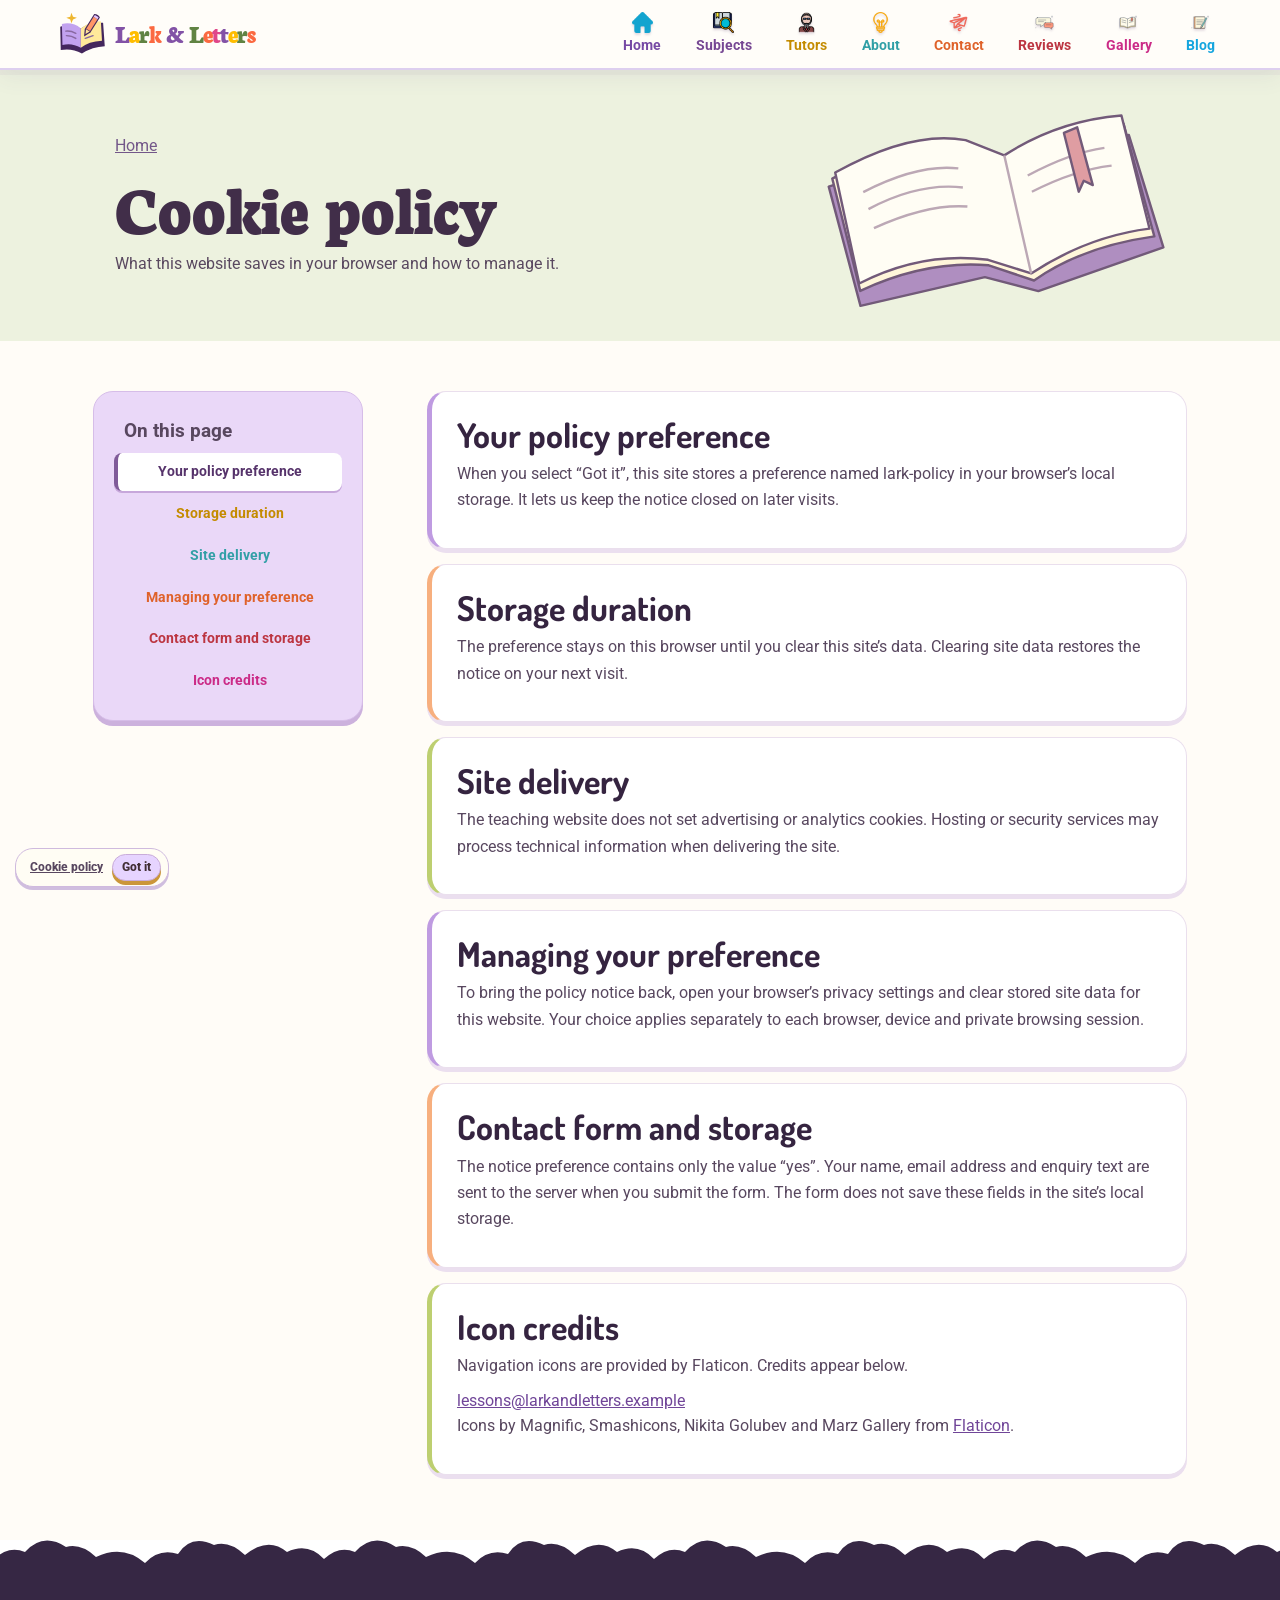
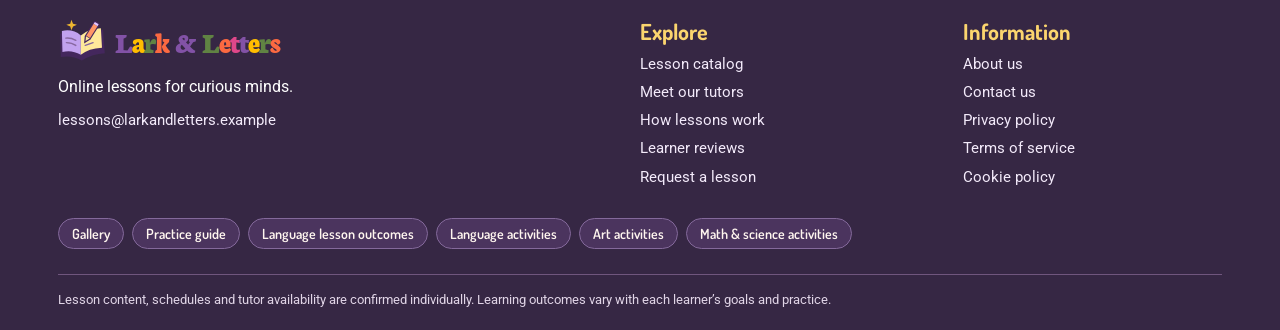
==== commit 954ce418: "+" ====
--- a/cookies.html
+++ b/cookies.html
@@ -1 +1 @@
-<!doctype html><html lang="en"><head><meta charset="utf-8"><meta name="viewport" content="width=device-width,initial-scale=1"><title>Cookie policy | Lark &amp; Letters</title><link rel="icon" href="assets/studio-mark.svg"><link rel="stylesheet" href="assets/site.css"><script defer src="config/config.js"></script><script defer src="assets/site.js"></script><link rel="stylesheet" href="assets/preschool.css"><link rel="stylesheet" href="assets/legal.css"><script defer src="assets/legal.js"></script><link rel="stylesheet" href="assets/illustrations.css"><link rel="stylesheet" href="assets/studio.css"><script defer src="assets/studio.js"></script><link rel="stylesheet" href="assets/finish.css"><link rel="stylesheet" href="assets/workshop.css"><script defer src="assets/workshop.js"></script><link rel="stylesheet" href="assets/editorial.css"><link rel="stylesheet" href="assets/collections.css"><link rel="stylesheet" href="assets/detail.css"></head><body data-title="Cookie policy"><a class="skip" href="#main">Skip to content</a><header><div class="bar wrap"><a class="brand" href="index.html"><img data-logo src="assets/studio-book.svg" alt=""><span data-name>Lark &amp; Letters</span></a><button class="toggle" aria-label="Open navigation" aria-expanded="false">☰</button><nav><a data-nav="Home" href="index.html"><img src="assets/nav0.png" alt="">Home</a><div class="subnav"><button class="subject-trigger" type="button" aria-expanded="false" aria-controls="subject-links"><img src="assets/nav1.png" alt="">Subjects</button><div class="sub-list" id="subject-links" inert><a href="language.html">Language Lessons</a><a href="creative-arts.html">Creative Arts</a><a href="math-science.html">Math & Science</a></div></div><a data-nav="Tutors" href="index.html#teachers"><img src="assets/nav2.png" alt="">Tutors</a><a data-nav="About" href="index.html#about"><img src="assets/nav3.png" alt="">About</a><a data-nav="Contact" href="index.html#contact"><img src="assets/nav4.png" alt="">Contact</a><a data-nav="Reviews" href="index.html#reviews"><img src="assets/study0.svg" alt="">Reviews</a><a data-nav="Gallery" href="index.html#gallery"><img src="assets/study1.svg" alt="">Gallery</a><a data-nav="Blog" href="language.html#blog"><img src="assets/study3.svg" alt="">Blog</a></nav></div></header><main id="main" class="legal-page"><div class="legal-hero legal-cookies"><div class="wrap"><a href="index.html">Home</a><h1>Cookie policy</h1><p>What this website saves in your browser and how to manage it.</p></div></div><div class="legal-grid wrap"><nav class="legal-nav" aria-label="On this page"><strong>On this page</strong><a href="#your-policy-preference">Your policy preference</a><a href="#storage-duration">Storage duration</a><a href="#site-delivery">Site delivery</a><a href="#managing-your-preference">Managing your preference</a><a href="#contact-form-and-storage">Contact form and storage</a><a href="#icon-credits">Icon credits</a></nav><div class="legal-copy"><article id="your-policy-preference"><h2>Your policy preference</h2><p>When you select “Got it”, this site stores a preference named lark-policy in your browser’s local storage. It lets us keep the notice closed on later visits.</p></article><article id="storage-duration"><h2>Storage duration</h2><p>The preference stays on this browser until you clear this site’s data. Clearing site data restores the notice on your next visit.</p></article><article id="site-delivery"><h2>Site delivery</h2><p>The teaching website does not set advertising or analytics cookies. Hosting or security services may process technical information when delivering the site.</p></article><article id="managing-your-preference"><h2>Managing your preference</h2><p>To bring the policy notice back, open your browser’s privacy settings and clear stored site data for this website. Your choice applies separately to each browser, device and private browsing session.</p></article><article id="contact-form-and-storage"><h2>Contact form and storage</h2><p>The notice preference contains only the value “yes”. Your name, email address and enquiry text are sent to the server when you submit the form. The form does not save these fields in the site’s local storage.</p></article><article id="icon-credits"><h2>Icon credits</h2><p>Navigation icons are provided by Flaticon. Credits appear below.</p><a data-email></a><p>Icons by Magnific, Smashicons, Nikita Golubev and Marz Gallery from <a href="https://www.flaticon.com/">Flaticon</a>.</p></article></div></div></main><footer><div class="footer-wave" aria-hidden="true"></div><div class="wrap foot"><div><a class="brand" href="index.html"><img data-logo src="assets/studio-book.svg" alt=""><span data-name>Lark &amp; Letters</span></a><p data-footer></p><a data-email></a><p data-address></p></div><div><strong>Explore</strong><a class="" href="index.html#catalog">Lesson catalog</a><a class="" href="index.html#teachers">Meet our tutors</a><a class="" href="index.html#how">How lessons work</a><a class="" href="index.html#reviews">Learner reviews</a><a class="" href="index.html#request-form">Request a lesson</a></div><div><strong>Information</strong><a class="" href="index.html#about">About us</a><a class="" href="index.html#contact">Contact us</a><a class="" href="privacy.html">Privacy policy</a><a class="" href="terms.html">Terms of service</a><a class="" href="cookies.html">Cookie policy</a></div></div><div class="wrap foot-jumps"><a href="index.html#gallery">Gallery</a><a href="index.html#practice-guide">Practice guide</a><a href="language.html#outcomes">Language lesson outcomes</a><a href="language.html#blog">Language activities</a><a href="creative-arts.html#blog">Art activities</a><a href="math-science.html#blog">Math &amp; science activities</a></div><p class="wrap fine" data-disclaimer></p></footer><aside class="policy" hidden><a href="cookies.html">Cookie policy</a><button>Got it</button></aside><div class="loader" aria-hidden="true"><img src="assets/studio-book.svg" alt=""></div></body></html>+<!doctype html><html lang="en"><head><meta charset="utf-8"><meta name="viewport" content="width=device-width,initial-scale=1"><title>Cookie policy | Lark &amp; Letters</title><link rel="icon" href="assets/studio-mark.svg"><link rel="stylesheet" href="assets/site.css"><script defer src="config/config.js"></script><script defer src="assets/site.js"></script><link rel="stylesheet" href="assets/preschool.css"><link rel="stylesheet" href="assets/legal.css"><script defer src="assets/legal.js"></script><link rel="stylesheet" href="assets/illustrations.css"><link rel="stylesheet" href="assets/studio.css"><script defer src="assets/studio.js"></script><link rel="stylesheet" href="assets/finish.css"><link rel="stylesheet" href="assets/workshop.css"><script defer src="assets/workshop.js"></script><link rel="stylesheet" href="assets/editorial.css"><link rel="stylesheet" href="assets/collections.css"><link rel="stylesheet" href="assets/detail.css"><link rel="stylesheet" href="assets/motion.css"><script defer src="assets/motion.js"></script><link rel="stylesheet" href="assets/navigation.css"></head><body data-title="Cookie policy"><a class="skip" href="#main">Skip to content</a><header><div class="bar wrap"><a class="brand" href="index.html"><img data-logo src="assets/studio-book.svg" alt=""><span data-name>Lark &amp; Letters</span></a><button class="toggle" aria-label="Open navigation" aria-expanded="false"><svg class="ui-icon icon-menu" xmlns="http://www.w3.org/2000/svg" viewBox="0 0 24 24" width="24" height="24" fill="none" stroke="currentColor" stroke-width="2" stroke-linecap="round" stroke-linejoin="round" aria-hidden="true" focusable="false"><path d="M4 6h16M4 12h16M4 18h16"/></svg><svg class="ui-icon icon-close" xmlns="http://www.w3.org/2000/svg" viewBox="0 0 24 24" width="24" height="24" fill="none" stroke="currentColor" stroke-width="2" stroke-linecap="round" stroke-linejoin="round" aria-hidden="true" focusable="false"><path d="m6 6 12 12M6 18 18 6"/></svg></button><nav><div class="menu-content"><div class="menu-intro"><p>Learn. Create. Discover.</p><h2>Where shall we go?</h2></div><div class="menu-grid"><a data-nav="Home" href="index.html"><img src="assets/nav0.png" alt="">Home</a><div class="subnav"><button class="subject-trigger" type="button" aria-expanded="false" aria-controls="subject-links"><img src="assets/nav1.png" alt="">Subjects</button><div class="sub-list" id="subject-links" inert><a href="language.html">Language Lessons</a><a href="creative-arts.html">Creative Arts</a><a href="math-science.html">Math & Science</a></div></div><a data-nav="Tutors" href="index.html#teachers"><img src="assets/nav2.png" alt="">Tutors</a><a data-nav="About" href="index.html#about"><img src="assets/nav3.png" alt="">About</a><a data-nav="Contact" href="index.html#contact"><img src="assets/nav4.png" alt="">Contact</a><a data-nav="Reviews" href="index.html#reviews"><img src="assets/study0.svg" alt="">Reviews</a><a data-nav="Gallery" href="index.html#gallery"><img src="assets/study1.svg" alt="">Gallery</a><a data-nav="Blog" href="language.html#blog"><img src="assets/study3.svg" alt="">Blog</a></div><div class="menu-footer"><span>One-to-one lessons. Endless possibilities.</span><a class="menu-cta" href="index.html#request-form">Find your lesson <svg class="ui-icon" viewBox="0 0 24 24" fill="none" stroke="currentColor" stroke-width="1.8" stroke-linecap="round" stroke-linejoin="round" aria-hidden="true"><path d="M5 12h14m-6-6 6 6-6 6"/></svg></a></div></div></nav></div></header><main id="main" class="legal-page"><div class="legal-hero legal-cookies"><div class="wrap"><a href="index.html">Home</a><h1>Cookie policy</h1><p>What this website saves in your browser and how to manage it.</p></div></div><div class="legal-grid wrap"><nav class="legal-nav" aria-label="On this page"><strong>On this page</strong><a href="#your-policy-preference">Your policy preference</a><a href="#storage-duration">Storage duration</a><a href="#site-delivery">Site delivery</a><a href="#managing-your-preference">Managing your preference</a><a href="#contact-form-and-storage">Contact form and storage</a><a href="#icon-credits">Icon credits</a></nav><div class="legal-copy"><article id="your-policy-preference"><h2>Your policy preference</h2><p>When you select “Got it”, this site stores a preference named lark-policy in your browser’s local storage. It lets us keep the notice closed on later visits.</p></article><article id="storage-duration"><h2>Storage duration</h2><p>The preference stays on this browser until you clear this site’s data. Clearing site data restores the notice on your next visit.</p></article><article id="site-delivery"><h2>Site delivery</h2><p>The teaching website does not set advertising or analytics cookies. Hosting or security services may process technical information when delivering the site.</p></article><article id="managing-your-preference"><h2>Managing your preference</h2><p>To bring the policy notice back, open your browser’s privacy settings and clear stored site data for this website. Your choice applies separately to each browser, device and private browsing session.</p></article><article id="contact-form-and-storage"><h2>Contact form and storage</h2><p>The notice preference contains only the value “yes”. Your name, email address and enquiry text are sent to the server when you submit the form. The form does not save these fields in the site’s local storage.</p></article><article id="icon-credits"><h2>Icon credits</h2><p>Navigation icons are provided by Flaticon. Credits appear below.</p><a data-email></a><p>Icons by Magnific, Smashicons, Nikita Golubev and Marz Gallery from <a href="https://www.flaticon.com/">Flaticon</a>.</p></article></div></div></main><footer><div class="footer-wave" aria-hidden="true"></div><div class="wrap foot"><div><a class="brand" href="index.html"><img data-logo src="assets/studio-book.svg" alt=""><span data-name>Lark &amp; Letters</span></a><p data-footer></p><a data-email></a><p data-address></p></div><div><strong>Explore</strong><a class="" href="index.html#catalog">Lesson catalog</a><a class="" href="index.html#teachers">Meet our tutors</a><a class="" href="index.html#how">How lessons work</a><a class="" href="index.html#reviews">Learner reviews</a><a class="" href="index.html#request-form">Request a lesson</a></div><div><strong>Information</strong><a class="" href="index.html#about">About us</a><a class="" href="index.html#contact">Contact us</a><a class="" href="privacy.html">Privacy policy</a><a class="" href="terms.html">Terms of service</a><a class="" href="cookies.html">Cookie policy</a></div></div><div class="wrap foot-jumps"><a href="index.html#gallery">Gallery</a><a href="index.html#practice-guide">Practice guide</a><a href="language.html#outcomes">Language lesson outcomes</a><a href="language.html#blog">Language activities</a><a href="creative-arts.html#blog">Art activities</a><a href="math-science.html#blog">Math &amp; science activities</a></div><p class="wrap fine" data-disclaimer></p></footer><aside class="policy" hidden><a href="cookies.html">Cookie policy</a><button>Got it</button></aside><div class="loader" aria-hidden="true"><img src="assets/studio-book.svg" alt=""></div></body></html>
--- a/assets/studio.css
+++ b/assets/studio.css
@@ -3,7 +3,7 @@
 .btn,.policy button{background:#ffd445;color:#422f35;border:1px solid #dcb342;box-shadow:0 4px 0 #cb9639;transition:transform .18s,box-shadow .18s}.btn:hover,.policy button:hover{background:#ffe166;transform:translateY(-2px);box-shadow:0 6px 0 #c7a343}.btn:active{transform:translateY(2px)}.services .controls button,.cyclebtn,.controls button{background:#e9daff;color:#66448c;border:1px solid #cfafea;box-shadow:0 3px 0 #b39ac8,0 4px 9px #34224312;transition:transform .2s,background .2s}.cyclebtn:hover,.controls button:hover{background:#ffda80;transform:scale(1.08)}.go{display:inline-grid;place-items:center;border-radius:50%;background:#fff8;width:24px;height:24px;line-height:1;margin-left:3px;font-style:normal}.sectitle i:before,.sectitle i:after{border-radius:50%;border-width:3px;transform:rotate(-2deg)}.sectitle i svg{filter:drop-shadow(0 2px 0 #d4953c50)}.ticker{background:#fff9ec}.ticker span:nth-child(odd){color:#72509c}.facility .fac-grid i{border-color:#b895dc;box-shadow:0 5px 0 #b8a1c9}.gallery-grid figure,.journal img,.snapshot{border-radius:20px}.journal a>div{border-radius:20px;overflow:hidden}.journal b{font-family:SchoolHead;background:#64428491}.journal i{border-radius:16px;box-shadow:0 4px 0 #ca9237}.weekly{background:#fff7e9}.class-row{max-width:1050px}.class-card{--accent:#e2cdff;--edge:#b398d0;padding:15px 12px 12px;border:1px solid #e8ddcf;border-radius:26px;background:#fff;gap:1px;box-shadow:0 6px 0 #dfcdb6,0 9px 18px #713e4f12}.class-card:nth-of-type(2){--accent:#ffd09f;--edge:#d8a56d;background:#fff1d6}.class-card:nth-of-type(3){--accent:#d4ec98;--edge:#a7bf77}.class-card:nth-of-type(4){--accent:#ffc6d9;--edge:#cf98b3}.class-card:hover,.class-card:focus-visible,.class-card:nth-of-type(2):hover{background:var(--accent);transform:translateY(-4px);box-shadow:0 7px 0 var(--edge),0 13px 19px #6b408420}.class-card h3,.class-card:nth-of-type(2) h3,.class-card b{color:#533a62}.class-card>img{width:min(67%,146px);margin:0 auto 10px;object-position:center 32%;border:4px solid white;box-shadow:0 3px 0 #0001}.class-card small{margin:2px auto 8px}.class-card p{margin:4px 0}.class-card .squig{color:#9756ac;line-height:1}.class-card>div{padding-top:7px}.teacher strong{color:#794e9d}.event{background:#fff5dd}.event-layout{background:#fff9e9;padding:clamp(20px,3vw,44px);border:1px solid #efd69c;border-radius:44px;box-shadow:0 8px 0 #edd8ab}.steps span{width:clamp(55px,5.5vw,82px);box-shadow:0 5px 0 #cfa646}.steps span:nth-child(2){background:#ddc5ff;box-shadow:0 5px 0 #b698cf}.steps span:nth-child(3){background:#ffb18e;box-shadow:0 5px 0 #d58a72}.steps span:nth-child(4){background:#cde68c;box-shadow:0 5px 0 #abbd73}.event-layout img{filter:drop-shadow(0 8px 0 #7b62861a)}.faq details{background:#fff;border:1px solid #e2d2ea;border-radius:16px;margin-bottom:8px;padding:13px 18px;box-shadow:0 3px 0 #dfd1e3}.faq summary{list-style:none;display:flex;align-items:center;justify-content:space-between}.faq summary::-webkit-details-marker{display:none}.faq summary:after{content:'+';display:grid;place-items:center;background:#eedfff;border-radius:50%;width:28px;height:28px;color:#684286}.faq details[open] summary:after{content:'−'}
 .edition .wrap{max-width:1170px}.edition h2{text-align:center;margin-bottom:24px}.edition h3{line-height:1.08}.path-grid,.mentor-grid,.principles .wrap>div,.out-grid,.kit-layout,.index-layout{display:grid;gap:14px}.edition a{text-decoration:none}.pathways{background:#fbf7ff}.path-grid{grid-template-columns:.85fr repeat(3,1fr);align-items:stretch}.path-grid>p{align-self:center;font:500 23px/1.36 SchoolHead;color:#624976}.path-grid a{display:flex;flex-direction:column;border-radius:28px;overflow:hidden;background:#efddff;box-shadow:0 5px 0 #cdb2db}.path-grid a:nth-child(3){background:#ffe4cb}.path-grid a:nth-child(4){background:#e9f0bc}.path-grid img{width:100%;height:clamp(135px,15vw,205px);object-fit:contain;background:#fff7}.path-grid a>div{padding:16px;flex:1;display:flex;flex-direction:column}.path-grid p{margin:8px 0}.path-grid b{font-size:13px;margin-top:auto}.mentorwall{background:#fff7ef}.mentor-grid{grid-template-columns:1.45fr repeat(3,1fr)}.mentor-grid a{display:flex;flex-direction:column;position:relative;border-radius:26px;overflow:hidden;background:#ffd4b6;box-shadow:0 5px 0 #553e631c}.mentor-grid a:nth-child(2){background:#edddfa}.mentor-grid a:nth-child(3){background:#daedba}.mentor-grid a:nth-child(4){background:#ffeaab}.mentor-grid a>div{padding:15px}.mentor-grid img{width:100%;height:clamp(160px,18vw,235px);object-fit:contain;object-position:bottom;margin-top:auto}.mentor-grid .go{position:absolute;bottom:10px;right:10px;background:white}.mentor-grid span{font-size:13px}.principles{background:#dfc9ff}.principles .wrap>div{grid-template-columns:repeat(4,1fr)}.principles article,.out-grid article{border-radius:24px;background:#d2e95f;padding:22px;box-shadow:0 5px 0 #51375424}.principles article:nth-child(even){background:#ffaa7a}.principles i,.out-grid i{font:700 28px SchoolHead}.principles h3{margin:22px 0 10px}.lessonkit{background:#ffedf3}.kit-layout,.out-grid{grid-template-columns:1fr 1fr;align-items:center;max-width:930px;margin:auto}.petal{width:min(100%,340px);aspect-ratio:1;margin:auto;background:#edb992;clip-path:polygon(12% 5%,32% 0,48% 9%,63% 0,86% 5%,98% 25%,91% 46%,100% 65%,92% 89%,72% 100%,52% 91%,30% 100%,7% 89%,0 68%,10% 49%,0 31%);border-radius:30%}.petal img{width:100%;height:100%;object-fit:cover}.kit-layout h3,.out-cover h3{font-size:32px}.kit-layout p{margin:14px 0}.kit-layout li::marker{color:#b76d97}.outcomes{background:#fff8e9}.out-cover{background:#432e59;position:relative;border-radius:28px;overflow:hidden;isolation:isolate;min-height:270px;display:grid;align-items:end}.out-cover img{position:absolute;inset:0;width:100%;height:100%;object-fit:cover;opacity:.48;z-index:-1}.out-cover h3{color:white;padding:24px}.out-grid article{display:flex;align-items:center;gap:17px;margin:9px 0;background:#ffd0a4;padding:15px}.out-grid article:nth-child(2){background:#dbc6ff}.out-grid article:nth-child(3){background:#cbdc80}.index-layout{grid-template-columns:1fr 1.5fr 1fr;align-items:center;text-align:center}.index-layout figure{margin:0}.index-layout img{width:min(100%,200px);aspect-ratio:1;object-fit:cover;border-radius:28px;margin:auto;box-shadow:0 6px 0 #e5d4ef}.index-layout figcaption{font-size:13px;margin-top:10px}.index-layout a{display:block;font:700 clamp(24px,3.6vw,48px)/1.3 SchoolHead;color:#775989}.index-layout a:hover{color:#ac3d67}.index-layout i{color:#f28e5e;font-size:.28em;vertical-align:top}
 #contact{background:#f0e5fd}.contact{max-width:850px}.contact>div:first-child{text-align:center}.contact>div:first-child h2{margin:auto}.contact>div:first-child p{font-size:15px;line-height:1.55}.contact form{position:relative;max-width:700px;margin:auto;padding:clamp(16px,2.4vw,28px);border:1px solid #ceb9e1;border-radius:28px;background:#fffaf2;box-shadow:0 7px 0 #c5afd9,0 14px 32px #794e9d13}.form-title{display:flex;align-items:center;gap:10px;margin-bottom:14px}.form-title span{background:#ffd76b;border-radius:11px;padding:3px 10px;transform:rotate(-6deg);box-shadow:0 3px 0 #dbb352}.contact label{font-size:13px;margin-bottom:9px;color:#594369}.contact input:not([type=checkbox]),.contact textarea,.contact select{background:white;border:1px solid #d9cbe0;border-radius:12px;padding:8px 11px;box-shadow:inset 0 2px 3px #4e355609}.contact :is(input,textarea,select):focus{outline:2px solid #a77acd;outline-offset:1px}.contact .check input{accent-color:#79549f}.contact form button{background:#68438f;color:white;border-color:#533974;box-shadow:0 4px 0 #402752}.contact form [role=status]:empty{display:none}.check{margin:10px 0}.footer-wave{position:absolute;top:0;left:0;width:100%;height:8px;background:url(clouds.svg) top/100px 14px repeat-x;transform:rotate(180deg)}footer{position:relative;background:#362744;padding:47px 0 20px}.foot{gap:clamp(18px,5vw,80px)}.foot strong{color:#fbd56e;font:700 22px SchoolHead}.foot .brand{align-items:center}.foot>div>a:not(.brand){text-decoration:none;width:fit-content;color:#f3eafa}.foot a:hover{text-decoration:underline}.fine{border-color:#70567e;color:#e1d5e7}.policy{border:1px solid #cfbade;box-shadow:0 3px 0 #d0bedf}.policy button{background:#e6d4ff;border-color:#c9acd9}
-@media(hover:hover) and (prefers-reduced-motion:no-preference){:where(main,footer) :is(img,h1,h2,h3,p,i,b,svg,figcaption,small,strong,li),.edition a,.principles article,.steps span{transition:transform .22s,color .22s,filter .22s,box-shadow .22s}.edition a:hover,.principles article:hover,.steps span:hover{transform:translateY(-4px)}main :is(h2,h3):hover{color:#76448e;transform:translateY(-1px)}main p:hover,footer p:hover{color:#794b84}footer p:hover{color:white}main img:hover{filter:drop-shadow(0 4px 5px #694a8029)}main :is(svg,i,b,small,strong,figcaption):hover{transform:translateY(-2px)}}
+@media(hover:hover) and (prefers-reduced-motion:no-preference){:where(main,footer) :is(img,h1,h2,h3,p,i,b,svg,figcaption,small,strong,li),.edition a,.principles article,.steps span{transition:transform .22s,color .22s,filter .22s,box-shadow .22s}.edition a:hover,.principles article:hover,.steps span:hover{transform:translateY(-4px)}}
 @media(max-width:920px){.bar nav.open{background:#fffdf9;align-items:center}.sub-list{left:0;transform:translate(0,5px)}.subnav.expanded .sub-list{transform:none}.subnav{justify-content:center}.path-grid{grid-template-columns:repeat(3,1fr)}.path-grid>p{grid-column:1/-1;text-align:center;font-size:17px}.principles .wrap>div{grid-template-columns:repeat(2,1fr)}.mentor-grid{grid-template-columns:repeat(2,1fr)}}
 @media(max-width:680px){.bar .brand img{width:39px;height:39px}.bar nav.open{grid-template-columns:repeat(3,1fr)}.sub-list{left:50%;transform:translate(-50%,4px)}.subnav.expanded .sub-list{transform:translate(-50%,0)}.edition .wrap{width:calc(100% - 32px)}.path-grid{grid-template-columns:1fr}.path-grid a{display:grid;grid-template-columns:34% 1fr;align-items:center}.path-grid img{height:100%;max-height:145px}.path-grid a>div{text-align:left;padding:12px}.kit-layout,.out-grid{grid-template-columns:1fr;text-align:center}.kit-layout ul{padding:0;list-style-position:inside}.petal{width:195px}.index-layout{grid-template-columns:1fr 2fr 1fr;gap:6px}.index-layout figcaption{font-size:10px}.index-layout img{border-radius:16px}.principles article{padding:14px}.principles h3{margin:8px 0}.out-cover{min-height:180px}.out-grid article{text-align:left}.mentor-grid img{height:150px}.mentor-grid a>div{padding:10px}.mentor-grid h3{font-size:22px}.contact form{text-align:left}.foot .brand{align-items:center}.steps{gap:8px}.steps span{width:54px;font-size:14px}}
 .foot-jumps{display:flex;gap:8px;flex-wrap:wrap;margin-top:24px}.foot-jumps a{font:600 14px SchoolHead;color:#fff6ef;text-decoration:none;border:1px solid #84699b;background:#4b345e;border-radius:20px;padding:6px 13px}.foot-jumps a:hover{background:#624076}.mentor-grid img{object-fit:cover;object-position:50% 26%}.journal a>div,.gallery-grid figure{background:#fffaf3}.journal img,.gallery-grid img{aspect-ratio:1/1;max-height:335px;object-fit:contain}.services .slide>img{object-fit:contain;background:#fff9f2}.gallery-grid figure:hover img,.journal a:hover img{filter:saturate(1.12)}.foot .brand span{font-size:30px}
--- a/assets/workshop.css
+++ b/assets/workshop.css
@@ -3,7 +3,7 @@
 #request-form{width:100%;max-width:430px;grid-template-columns:1fr;gap:12px;padding:23px;margin:0}#request-form textarea{min-height:86px}#request-form .fields{grid-template-columns:1fr 1fr;gap:10px}#request-form button{justify-self:stretch}
 .mentor-grid a{min-width:0}.mentor-grid img{height:clamp(235px,25vw,350px);object-fit:contain;object-position:bottom}.mentor-grid a>div{min-height:77px}.teacher img{object-position:center 12%}
 @media(min-width:921px){.mentor-grid{display:flex}.mentor-grid a{flex:1;transition:flex .48s,box-shadow .3s}.mentor-grid a:is(:hover,:focus-visible){flex:1.75;box-shadow:0 8px 0 #c5abdb}.tutor-row .cyclebtn{display:block}}
-.principles .wrap article{padding:0;box-shadow:none;background:transparent;perspective:950px;cursor:pointer}.turncard{position:relative;min-height:205px;height:100%;transform-style:preserve-3d;transition:transform .5s}.turncard>div{border-radius:24px;backface-visibility:hidden;box-shadow:0 5px 0 #68457833;overflow:hidden}.front{padding:20px;background:#d1e976;min-height:205px;height:100%;border-top-right-radius:55px!important}.principles article:nth-child(2) .front{background:#ffa56c}.principles article:nth-child(3) .front{background:#ffda65}.principles article:nth-child(4) .front{background:#f3b4cf}.back{position:absolute;inset:0;transform:rotateY(180deg);background:#fff}.back img{width:100%;height:100%;object-fit:cover}.back b{position:absolute;bottom:8px;left:8px;background:#fff6df;color:#432f50;border-radius:20px;padding:5px 12px}.flipped .turncard{transform:rotateY(180deg)}@media(hover:hover){.principles article:hover .turncard{transform:rotateY(180deg)}}
+.principles .wrap article{padding:0;box-shadow:none;background:transparent;perspective:950px;cursor:pointer}.turncard{position:relative;min-height:205px;height:100%;transform-style:preserve-3d;transition:transform .5s}.turncard>div{border-radius:24px;backface-visibility:hidden;box-shadow:0 5px 0 #68457833;overflow:hidden}.front{padding:20px;background:#d1e976;min-height:205px;height:100%}.principles article:nth-child(2) .front{background:#ffa56c}.principles article:nth-child(3) .front{background:#ffda65}.principles article:nth-child(4) .front{background:#f3b4cf}.back{position:absolute;inset:0;transform:rotateY(180deg);background:#fff}.back img{width:100%;height:100%;object-fit:cover}.back b{position:absolute;bottom:8px;left:8px;background:#fff6df;color:#432f50;border-radius:20px;padding:5px 12px}.flipped .turncard{transform:rotateY(180deg)}@media(hover:hover){.principles article:hover .turncard{transform:rotateY(180deg)}}
 .out-grid article{cursor:pointer;border:2px solid transparent;transition:transform .2s,border-color .2s}.out-grid article.chosen{border-color:#624176;transform:translateX(-4px)}.out-cover{min-height:310px}.out-cover img{opacity:.9}.out-cover h3{background:#402d52;color:white;margin:12px;width:fit-content;border-radius:17px;padding:8px 15px;font-size:23px}.index-layout a.chosen{color:#a24068}.index-layout figure:first-child{rotate:-3deg}.index-layout figure:last-child{rotate:3deg}
 .kit-layout li{list-style:none;border:1px solid #eac6ce;border-radius:13px;background:#fff9e9;padding:6px 13px;margin:6px 0;box-shadow:0 3px 0 #edd0d7;transition:.2s}.kit-layout ul{padding:0}.kit-layout li::before{content:'✦';color:#965477;margin-right:10px}.kit-layout li:hover{transform:translateX(5px);background:#ffdc9a}.petal:hover img{transform:scale(1.055) rotate(2deg)}
 .steps button,.lab-switch button{border:0;font:700 18px SchoolHead;cursor:pointer}.steps button{padding:10px 14px;border-radius:22px;background:#f6dfa7;color:#503951;box-shadow:0 4px 0 #ccb683;transition:.2s}.steps button.chosen{background:#71468b;color:white;transform:translateY(-3px);box-shadow:0 6px 0 #472e5c}.event-layout .step-note{min-height:2.8em;font-size:16px;margin:17px 0 0}.event-layout:hover>img{transform:rotate(2deg) translateY(-3px)}
--- a/assets/editorial.css
+++ b/assets/editorial.css
@@ -5,6 +5,6 @@
 .ticker{position:relative;background:#624179;border-top:4px solid #d6bceb;border-bottom:4px solid #d6bceb;padding:8px 0;box-shadow:inset 0 1px #f2deff,0 4px 0 #e5d6e9}.ticker span:nth-child(n){display:inline-flex;align-items:center;gap:10px;background:transparent;border:0;box-shadow:none;padding:0 16px;margin:0;color:#fff6e5;font:700 19px SchoolHead}.ticker i{display:grid;place-items:center;font:800 17px SchoolHead;color:#493544;background:#ffdb75;width:35px;height:29px;border-radius:9px 6px 10px 5px;box-shadow:0 2px 0 #251633;rotate:-6deg}.ticker span:nth-child(4n+2) i{background:#e8c8ff;rotate:6deg}.ticker span:nth-child(4n+3) i{background:#cee78c}.ticker span:nth-child(4n) i{background:#ffb190}.ticker span:after{content:'✦';font-size:13px;color:#eed5ff;margin-left:16px}
 .pathways .path-grid{align-items:stretch}.path-lead{align-self:center}.pathways .path-lead h2{text-align:left}.pathways .path-grid a{position:relative;isolation:isolate;min-height:310px;background:#453947}.path-grid a img{height:100%;width:100%;max-height:none;position:absolute;inset:0;object-fit:cover;z-index:-1}.path-grid a>div{margin-top:auto;flex:0;background:#382c40ed;color:white;border:0}.path-grid a h3{color:white}.path-grid a b{color:#44364d;margin-top:8px}.weekly .class-card{display:flex;flex-direction:column;align-items:stretch;text-align:left;border-radius:20px;padding:17px}.weekly .class-card[hidden]{display:none}.weekly .class-card h3{font-size:24px}.weekly .class-card>img{order:5;width:100%;max-width:none;height:128px;object-fit:cover;border:0;border-radius:12px;margin:10px 0 0}.weekly .class-card>div{margin-top:auto}.weekly .class-card .squig,.weekly .class-card small{display:none}.weekly .class-card:nth-of-type(2){background:#ddd0ec}
 .project-rail{background:#fff6ef;text-align:center}.project-rail .wrap{max-width:1190px}.project-rail .wrap>p{margin:8px 0 24px}.project-rail .wrap>div{display:grid;grid-template-columns:repeat(4,1fr);gap:9px;align-items:center}.project-rail a{position:relative;display:flex;flex-direction:column;justify-content:end;isolation:isolate;overflow:hidden;border-radius:20px;min-height:230px;padding:16px;text-align:left;background:#51364d;color:white;text-decoration:none;box-shadow:0 5px 0 #cdaeb8}.project-rail img{position:absolute;inset:0;width:100%;height:100%;object-fit:cover;z-index:-1}.project-rail a:nth-child(2){min-height:264px}.project-rail :is(small,h3){align-self:start;background:#3e2948;color:white;border-radius:6px;padding:4px 8px;margin:0}.project-rail a:hover img{transform:scale(1.045)}.materials article ul{padding:10px 0 0;list-style:none;border-top:1px solid #8e78934d}.materials article li{padding:3px 0}.materials li:before{content:'✓';margin-right:7px;color:inherit}.lab-switch button.chosen{box-shadow:4px 3px 0 #aa87c2}.lab-info{border-radius:20px}.legal-page{--cover:#dbc5ef;--binding:#805b99}.legal-page:has(.legal-nav a[href*="cookie"]){--cover:#f4d8ad;--binding:#936f45}.legal-hero{padding:clamp(24px,4vw,54px) 16px;background:#faf4ed}.legal-hero .wrap{border:1px solid var(--binding);border-left:10px solid var(--binding);border-radius:8px 30px 26px 8px;background:var(--cover);padding:22px 12%;box-shadow:0 4px 0 #fff,0 6px 0 var(--binding),0 11px 0 #e5d8df;max-width:1000px}.legal-hero .wrap:before{left:5%}.legal-hero .wrap:after{right:5%}.legal-nav a[aria-current]{border-left:4px solid var(--binding)}.legal-copy article:target{outline:2px solid var(--binding)}
-@media(hover:hover) and (prefers-reduced-motion:no-preference){:where(header,main,footer,aside) :is(p,li,label,small,strong,b,figcaption,span,svg,img,h1,h2,h3,i,a,button,summary){transition-property:color,filter,translate,scale,box-shadow,background-color;transition-duration:.2s}:where(header,main,footer,aside) :is(p,li,label,small,strong,b,figcaption,span,svg,img,h1,h2,h3,i):hover{translate:0 -1px;filter:saturate(1.12)}.legal-copy article:hover{transform:translateY(-2px)}.mentor-grid a{transition:flex .4s ease,transform .2s}.index-layout .image-layers img{transition:opacity .16s}}
+@media(hover:hover) and (prefers-reduced-motion:no-preference){:where(header,main,footer,aside) :is(p,li,label,small,strong,b,figcaption,span,svg,img,h1,h2,h3,i,a,button,summary){transition-property:color,filter,translate,scale,box-shadow,background-color;transition-duration:.2s}.legal-copy article:hover{transform:translateY(-2px)}.mentor-grid a{transition:flex .4s ease,transform .2s}.index-layout .image-layers img{transition:opacity .16s}}
 @media(max-width:800px){#contact.aqua .contact{grid-template-columns:1fr}#request-form{margin:auto}.project-rail .wrap>div{grid-template-columns:1fr 1fr}.project-rail a,.project-rail a:nth-child(2){min-height:190px}.path-lead{grid-column:1/-1}.pathways .path-lead h2{text-align:center}}
 @media(max-width:680px){.mentor-grid{display:grid;grid-template-columns:1.17fr 1fr}.mentor-grid a{height:250px}.pathways .path-grid{grid-template-columns:1fr}.pathways .path-grid a{display:flex;min-height:215px}.pathways .path-grid a>div{width:100%;align-self:end}.service-scene .lesson-title h1{font-size:clamp(29px,7vw,44px)}.mentor-grid a>div{padding:11px}.ticker span:nth-child(n){font-size:16px}.legal-hero .wrap{padding:18px 12px}.project-rail a{padding:9px}.project-rail h3{font-size:19px}}
--- a/assets/collections.css
+++ b/assets/collections.css
@@ -1,6 +1,6 @@
 .ticker{padding:16px 0;background:#f2e6fa;border-block:2px solid #ddcce9;box-shadow:inset 0 1px white,0 3px 0 #eee1f2}.ticker span:nth-child(n){color:#664b6d;gap:14px;padding-inline:22px}.ticker i{background:#ffebba;box-shadow:0 2px 0 #d2c0cc}.ticker span:after{color:#ad89b8}.hero .scene .cloud-note{left:6.7%}.reviews-section .review-loop{width:min(94%,880px);max-width:880px}
 :is(.services,.ideas,.gallery,.reviews-section,.outcomes){position:relative;isolation:isolate;overflow:hidden}
-:is(.services,.ideas,.gallery,.reviews-section,.outcomes):before,:is(.services,.ideas,.gallery,.reviews-section,.outcomes):after{content:'';position:absolute;z-index:-1;pointer-events:none;top:7%;left:1%;width:9%;height:83%;background:url(stationery.svg) center/contain no-repeat;opacity:.72;animation:deskfloat 8s ease-in-out infinite alternate}
+:is(.services,.ideas,.gallery,.reviews-section,.outcomes):before,:is(.services,.ideas,.gallery,.reviews-section,.outcomes):after{content:'';position:absolute;z-index:-1;pointer-events:none;top:7%;left:1%;width:9%;height:83%;background:url(stationery-notepad-real.webp) center/contain no-repeat;opacity:.72;animation:deskfloat 8s ease-in-out infinite alternate}
 :is(.services,.ideas,.gallery,.reviews-section,.outcomes):after{left:auto;right:1%;rotate:170deg;animation-delay:-4s}@keyframes deskfloat{to{translate:4px -11px;transform:rotate(5deg)}}
 .look{padding:clamp(32px,5vw,72px) 0;color:#392c3e}.look>.wrap{max-width:1160px}.look h2{font-size:clamp(33px,4vw,59px);line-height:1.04;margin:0}.look h3{margin:0;line-height:1.12}.look a{text-decoration:none;color:inherit}.look header{position:static;inset:auto;z-index:auto;box-shadow:none;border:0;background:none;padding:0;margin:0;height:auto}.look a:focus-visible,.guide button:focus-visible{outline:3px solid #8757ab;outline-offset:3px}
 .voices{text-align:center;background:#fffaf5}.voices .wrap{max-width:930px}.voice-row{display:flex;gap:9px;margin-top:27px}.voice-row a{flex:1;position:relative;height:clamp(260px,24vw,331px);overflow:hidden;border-radius:22px;background:#ffaf55;transition:flex .36s}.voice-row a:first-child,.voice-row:has(a:is(:hover,:focus-visible)) a:is(:hover,:focus-visible){flex:2}.voice-row:has(a:is(:hover,:focus-visible)) a:not(:is(:hover,:focus-visible)){flex:1}.voice-row img{position:absolute;inset:auto 0 0 auto;height:83%;width:100%;object-fit:contain;object-position:bottom right}.voice-row a:nth-child(2){background:#1bbdc6}.voice-row a:nth-child(3){background:#61b7ea}.voice-row a:nth-child(4){background:#ff938c}.voice-row a>div{position:relative;padding:15px 8px}.voice-row a:first-child>div{text-align:left;padding-left:17px}.voice-row h3{font-size:clamp(19px,2.1vw,30px)}.voice-row small{background:#fff6e6;border-radius:20px;padding:3px 8px;display:inline-block;margin-top:5px}
--- a/assets/detail.css
+++ b/assets/detail.css
@@ -1,13 +1,13 @@
 .hero .wrap.scene .cloud-note{left:clamp(16px,3.4vw,52px);text-align:left}.cloud-note h2,.cloud-note p{text-align:left}
-.services{--motif:url(motif-pencils.svg);--motion:drift-pencil}.ideas{--motif:url(motif-notepad.svg);--motion:tilt-page}.gallery{--motif:url(motif-clips.svg);--motion:swing-clips}.reviews-section{--motif:url(motif-letters.svg);--motion:glide-letter}.outcomes{--motif:url(motif-geometry.svg);--motion:turn-ruler}
-:is(.services,.ideas,.gallery,.reviews-section,.outcomes):before,:is(.services,.ideas,.gallery,.reviews-section,.outcomes):after{background-image:var(--motif);height:80px;top:19%;animation-name:var(--motion);animation-duration:7s;opacity:.8}
+.services{--motif:url(stationery-pencils-real.webp);--motion:drift-pencil}.ideas{--motif:url(stationery-notepad-real.webp);--motion:tilt-page}.gallery{--motif:url(stationery-clips-real.webp);--motion:swing-clips}.reviews-section{--motif:url(stationery-envelope-real.webp);--motion:glide-letter}.outcomes{--motif:url(stationery-notebook-photo.webp);--motion:tilt-page}
+:is(.services,.ideas,.gallery,.reviews-section,.outcomes):before,:is(.services,.ideas,.gallery,.reviews-section,.outcomes):after{background-image:var(--motif);width:clamp(68px,8vw,125px);height:clamp(105px,10vw,160px);top:15%;animation-name:var(--motion);animation-duration:10s;opacity:1}
 :is(.services,.ideas,.gallery,.reviews-section,.outcomes):after{top:auto;bottom:11%;rotate:15deg}
 @keyframes drift-pencil{to{translate:4px -11px;rotate:5deg}}@keyframes tilt-page{to{rotate:-10deg;translate:0 3px}}@keyframes swing-clips{to{rotate:15deg}}@keyframes glide-letter{to{translate:13px -4px;rotate:-5deg}}@keyframes turn-ruler{to{rotate:-13deg;translate:2px 4px}}
 .window-row a{display:grid;grid-template-rows:auto 1fr;min-height:0;background:#fffaf5;border:1px solid #e4d7de;box-shadow:0 4px 0 #decedf}.window-row a img{position:static;z-index:auto;width:100%;height:clamp(145px,16vw,226px);object-fit:cover}.window-row a>div{position:relative;align-self:stretch;width:100%;background:transparent;color:#43324d;padding:14px 45px 15px 14px}.window-row a h3{color:#43324d}.window-row a p{color:#65536a;font-size:14px;margin:6px 0 0}.card-arrow,.go,.syllabus-row i{display:inline-grid;place-items:center;width:28px;height:28px;background:#eddef6;color:#57366a;border-radius:50%;box-shadow:0 2px 0 #cbb6d5;font:700 16px/1 sans-serif}.card-arrow{position:absolute;right:10px;top:15px}.window-row a:hover .card-arrow,.syllabus-row a:hover i{translate:2px -2px;background:#ffe2a4}.controls button,.rotator .cyclebtn{border:1px solid #cbb2dc;background:#f3e6fc;color:#64427b;box-shadow:0 3px 0 #c6add7}.gallery-grid.rotator{padding-inline:46px;touch-action:pan-y}.gallery-grid.rotator .cyclebtn{display:block;z-index:2}.gallery-grid.rotator img{aspect-ratio:1.3;object-fit:cover;width:100%}.gallery-grid .incoming{animation:appear .32s ease}.gallery-grid figcaption{font:600 18px SchoolHead}
 .price{display:grid;text-align:right;line-height:1}.price b{font:800 40px/1 SchoolHead}.price small{font-size:13px;margin-top:4px}.format-row article:nth-child(2) .price b{color:#ffd788}.goal-photo{width:100%;height:clamp(170px,19vw,275px);object-fit:cover;border-radius:24px}
 #contact #request-form{border:1px solid #d3c0d9;border-top:5px solid #926da7;border-radius:24px;background:#fffaf4;box-shadow:0 5px 0 #d4bfdc,0 14px 35px #52345f12}#request-form .form-title{padding-bottom:11px;border-bottom:1px solid #e5d6e4}#request-form .form-title span{background:#f8dba6;color:#55445b;rotate:-4deg}#request-form :is(input:not([type=checkbox]),select,textarea){background:#fffdff;border:1px solid #d7cadb;border-radius:11px;box-shadow:0 2px 0 #eadddf;font:inherit;font-size:15px}#request-form select{appearance:none;background:#fffdff url("data:image/svg+xml,%3Csvg xmlns='http://www.w3.org/2000/svg' viewBox='0 0 16 16'%3E%3Cpath d='m3 6 5 5 5-5' fill='none' stroke='%23765588' stroke-width='2'/%3E%3C/svg%3E") right 13px center/14px no-repeat;padding-right:35px}#request-form button{border-radius:14px;background:#614278}#request-form label:focus-within{color:#75438a}
 .legal-page .legal-hero{position:relative;isolation:isolate;overflow:hidden;text-align:left;border:0;box-shadow:none;background:#f4ebfa;padding:clamp(32px,5vw,74px) 0}.legal-page .legal-terms{background:#fff1d9}.legal-page .legal-cookies{background:#edf2df}.legal-page .legal-hero .wrap{position:relative;max-width:1050px;width:88%;border:0;background:none;box-shadow:none;border-radius:0;padding:0 25% 0 0}.legal-page .legal-hero .wrap:before,.legal-page .legal-hero .wrap:after{display:none}.legal-hero:after{content:'';position:absolute;z-index:-1;right:6%;top:6%;width:32%;height:88%;background:url(legal-book.svg) center/contain no-repeat}.legal-page .legal-hero h1{font:700 clamp(42px,5.6vw,80px)/1.02 Neuton,Georgia,serif;color:#412e49;margin:10px 0}.legal-page .legal-hero p{max-width:510px;color:#59485f}.legal-hero a{color:#735789}
-@media(hover:hover) and (prefers-reduced-motion:no-preference){main :is(p,li,figcaption,label,small,strong,h1,h2,h3,a,button,summary,svg,img):hover{filter:saturate(1.13);translate:0 -1px}.window-row a:hover,.format-row article:hover{transform:translateY(-3px)}}
+@media(hover:hover) and (prefers-reduced-motion:no-preference){.window-row a:hover,.format-row article:hover{transform:translateY(-3px)}}
 @media(max-width:850px){.guide-content article:not([hidden]){grid-template-columns:1.25fr 1fr}.goal-photo{height:175px}}
 @media(max-width:600px){.hero .wrap.scene .cloud-note{left:0}.window-row a{grid-template-columns:35% 1fr;grid-template-rows:auto;align-items:center}.window-row a img{height:122px}.window-row a>div{align-self:center}.gallery-grid.rotator{padding-inline:35px}.guide-content article:not([hidden]){grid-template-columns:1fr}.goal-photo{height:180px}.legal-page .legal-hero .wrap{width:91%;padding-right:16%}.legal-hero:after{right:-9%;width:30%;opacity:.42}.legal-page .legal-hero p{font-size:15px}}
 :root{--seafoam:#b6e1cd;--apricot:#ffc799;--iris:#d1b6e9}.syllabus-row a{transition:background-color .24s,box-shadow .24s,transform .24s}.syllabus-row a:is(:hover,:focus-visible){background:var(--seafoam);box-shadow:0 5px 0 #87bba2;transform:translateY(-4px)}.syllabus-row a:nth-child(2):is(:hover,:focus-visible){background:var(--apricot);color:#47303c;box-shadow:0 5px 0 #d59672}.syllabus-row a:nth-child(2):is(:hover,:focus-visible) h3{color:#47303c}.syllabus-row a:nth-child(3):is(:hover,:focus-visible){background:var(--iris);box-shadow:0 5px 0 #a78bc1}
@@ -26,7 +26,7 @@
 :where(.bar,.sub-list,main,footer,.policy) :is(a,button,summary):focus-visible{outline:3px solid #9667ae;outline-offset:3px}
 .card-arrow,.go,.syllabus-row i,.faq summary:after,.controls button,.rotator .cyclebtn,.guide-content li:before,.format-row li:before{display:inline-grid;place-items:center;vertical-align:middle;text-align:center;line-height:1;font-style:normal;padding:0;flex-shrink:0}
 .faq summary:after,.syllabus-row i{width:29px;height:29px}.faq summary{gap:12px}.journal a>div>b{font:600 28px/1 SchoolHead;align-items:center;justify-content:center}.journal i{align-self:center}.lesson-invite .btn span{display:inline-grid;place-items:center;line-height:1;vertical-align:middle}.sectitle i{align-items:center}.sectitle i:before,.sectitle i:after{align-self:center}
-@media(hover:hover) and (prefers-reduced-motion:no-preference){:where(main,header,footer,aside) :is(a,button,summary,li,p,dt,dd,label,small,strong,h1,h2,h3,figcaption,i,svg,img){transition:color .18s,background-color .18s,filter .18s,translate .18s,box-shadow .18s}:where(main,header,footer,aside) :is(p,li,dt,dd,label,small,strong,figcaption):hover{color:#794988;translate:0 -1px}.foot :is(p,a):hover{color:#ffdfab}.format-row article:nth-child(2) :is(p,li):hover{color:#ffe8ae}.journal a:hover i,.card-arrow:hover,.faq summary:hover:after{background:#ffd2aa;color:#613952}.fac-grid>.space-photo:hover{rotate:-1deg;filter:saturate(1.12)}}
+@media(hover:hover) and (prefers-reduced-motion:no-preference){:where(main,header,footer,aside) :is(a,button,summary,li,p,dt,dd,label,small,strong,h1,h2,h3,figcaption,i,svg,img){transition:color .18s,background-color .18s,filter .18s,translate .18s,box-shadow .18s}.foot a:hover{color:#ffdfab}.journal a:hover i,.card-arrow:hover,.faq summary:hover:after{background:#ffd2aa;color:#613952}.fac-grid>.space-photo:hover{rotate:-1deg;filter:saturate(1.12)}}
 .rotator button.cyclebtn,.carousel .controls button{font-size:0;position:relative}.rotator button.cyclebtn,.services .controls button{position:absolute}.rotator button.cyclebtn:before,.carousel .controls button:before{content:'';display:block;width:8px;height:8px;box-sizing:border-box;border:solid currentColor;border-width:0 2px 2px 0;transform:rotate(135deg);margin-left:3px}.rotator button.next:before,.carousel .controls button:last-child:before{transform:rotate(-45deg);margin-left:-3px}.faq summary{align-items:center}.faq summary:after{font-family:Arial,sans-serif;font-weight:400;line-height:1}
 
 .fac-grid>.flight-illustration{display:block;width:min(100%,440px);height:auto;object-fit:contain;justify-self:center}
@@ -54,7 +54,7 @@
 #main :is(.controls button,.cyclebtn){padding:0;line-height:0;letter-spacing:0}
 #main :is(.faq summary,.btn,.controls button,.cyclebtn):hover{transform:none}
 @media(hover:hover){#main :is(.faq summary,.controls button,.cyclebtn):hover{box-shadow:0 2px 0 #bc9ecd,0 4px 12px #6a437325}
-#main :is(p,h2,h3,figcaption):hover{transform:none;color:#694776}}
+}
 @media(prefers-reduced-motion:reduce){.book-visible .book-leaf{animation:none}}
 
 .services{--control-fill:#ffdfa9;--control-glow:#fff1d6}.teachers{--control-fill:#dfcaf5;--control-glow:#f5eaff}.reviews-section{--control-fill:#bfe7d7;--control-glow:#e6f7ec}
@@ -63,8 +63,86 @@
 #main :is(.services,.teachers,.reviews-section) :is(.controls button,.cyclebtn):is(:hover,:focus-visible){background:#543767;color:white;box-shadow:inset 0 2px 0 #88639c,0 3px 0 #362340,0 5px 12px #67487744}
 @media(hover:hover) and (pointer:fine){
 :where(header,main,footer,aside) :where(p,small,label,li,figcaption,summary,span,h1,h2,h3,h4,strong,b,a,button,img,svg,input,textarea,select,figure,article){transition-property:color,background-color,box-shadow,opacity,transform,filter;transition-duration:.18s}
-:where(header,main,footer,aside) :where(p,small,label,li,figcaption,summary,span,h1,h2,h3,h4,strong,b):hover{text-shadow:0 1px 2px #9a65973d}
-:where(header,main,footer,aside) :where(img,svg):hover{filter:saturate(1.12) contrast(1.035)}
-:where(header,main,footer,aside) :where(a,button,input,textarea,select,article,figure):hover{box-shadow:0 3px 12px #67437824}
+
+
+
 }
 @media(prefers-reduced-motion:reduce){:where(header,main,footer,aside) *{transition-duration:0s}}
+
+/* Keep the arrow independent of the button's anonymous text/grid row. */
+#main .services .carousel .controls button{translate:none}
+#main .services .carousel .controls button:before{position:absolute;left:50%;top:50%;margin:0;transform:translate(-50%,-50%)}
+#main .services .carousel .controls button:last-child:before{transform:translate(-50%,-50%) rotate(180deg)}
+
+/* A shared photo stage turns adjacent faces while lesson copy crossfades. */
+.services .lesson-carousel .slides{display:grid;grid-template-columns:minmax(0,1fr) minmax(0,1fr);align-items:center;gap:35px}
+.services .lesson-carousel .slide{display:block;grid-area:1/1;min-width:0;opacity:0;visibility:hidden;pointer-events:none;background:transparent;box-shadow:none;transform:translateY(8px);animation:none;transition:opacity .55s ease,transform .65s ease,visibility 0s .65s}
+.services .lesson-carousel .slide.active{opacity:1;visibility:visible;pointer-events:auto;transform:none;transition-delay:0s}
+#main .services .lesson-carousel .slide :is(h3,p){text-shadow:none;filter:none;translate:none;transform:none}
+#main .services .lesson-carousel .slide h3{color:#352440}
+#main .services .lesson-carousel .slide p{color:#58475f}
+.services .lesson-visual{grid-area:1/2;position:relative;width:100%;aspect-ratio:1.29;border-radius:46px;perspective:1400px;min-width:0}
+.services .lesson-cube{position:absolute;inset:0;border-radius:inherit;transform-style:preserve-3d;transform:translateZ(calc(-1 * var(--cube-depth)))}
+.services .lesson-cube .lesson-face{position:absolute;inset:0;display:block;width:100%;height:100%;max-width:none;object-fit:cover;object-position:center;background:#fff9f2;border:0;border-radius:inherit;backface-visibility:hidden;transform:translateZ(var(--cube-depth));translate:none;transition:none;box-shadow:none}
+.services .lesson-cube .lesson-face[hidden]{display:none}
+@media(max-width:680px){
+  .services .lesson-carousel .slides{grid-template-columns:minmax(0,1fr);gap:24px}
+  .services .lesson-carousel .slide{grid-area:2/1}
+  .services .lesson-visual{grid-area:1/1;max-height:235px;border-radius:30px}
+}
+@media(prefers-reduced-motion:reduce){.services .lesson-carousel .slide{transition:none;transform:none}}
+
+/* Use the same SVG stroke and alignment for every interface icon. */
+header .ui-icon,#main .ui-icon{display:block;width:20px;height:20px;flex:none;fill:none;stroke:currentColor;stroke-width:2;stroke-linecap:round;stroke-linejoin:round;pointer-events:none;filter:none;translate:none;transform:none;transition:none}
+.toggle .icon-close{display:none}
+.toggle[aria-expanded=true] .icon-menu{display:none}
+.toggle[aria-expanded=true] .icon-close{display:block}
+#main .controls button:has(> .ui-icon):before,#main .rotator button.cyclebtn:has(> .ui-icon):before{content:none}
+#main :is(.controls button,.cyclebtn):has(> .ui-icon){display:grid;place-items:center}
+#main :is(.card-arrow,.go,.syllabus-row i,.lesson-invite .btn span[aria-hidden]):has(> .ui-icon){background-image:none;mask:none}
+#main .lesson-invite .btn span[aria-hidden]:has(> .ui-icon){background:none}
+#main .lesson-invite .btn span[aria-hidden] .ui-icon{width:18px;height:18px}
+#main .journal a>div>b:has(> .ui-icon){background-image:none}
+#main .journal a>div>b .ui-icon{width:28px;height:28px}
+#main .faq summary:has(> .faq-icon):after{content:none}
+.faq-icon{display:grid;place-items:center;flex:0 0 29px;width:29px;height:29px;margin-left:auto;border-radius:50%;background:#eedfff;color:#684286;box-shadow:0 2px 0 #cbb8d9}
+#main .faq-icon .ui-icon{width:17px;height:17px}
+.faq details[open]>summary .faq-icon{background:#ffb990;color:#543453}
+.faq details[open]>summary .icon-vertical{display:none}
+.faq summary:is(:hover,:focus-visible) .faq-icon{background:#ffdfbf}
+
+@media(min-width:751px){
+  .before-booking .wrap>div:first-child{position:sticky;top:99px;align-self:start}
+}
+
+/* Content determines the height; the grid keeps all principle cards equal. */
+#main .principles{background:#eee4fb}
+#main .principles .wrap>div{grid-template-columns:repeat(4,minmax(0,1fr));grid-auto-rows:1fr;gap:18px;align-items:stretch}
+#main .principles .wrap article{display:flex;min-width:0;border-radius:24px;background:transparent;box-shadow:none}
+#main .principles .turncard{display:grid;flex:1;min-width:0;min-height:0;height:auto;border-radius:inherit}
+#main .principles .turncard>div{border:1px solid #60416c18;border-radius:inherit;box-shadow:0 6px 18px #4a2b6010}
+#main .principles .front{display:flex;flex-direction:column;grid-area:1/1;min-height:0;height:auto;padding:26px 24px;background:#edf3d8}
+#main .principles article:nth-child(2) .front{background:#ffebdc}
+#main .principles article:nth-child(3) .front{background:#fff3ce}
+#main .principles article:nth-child(4) .front{background:#f7e2ed}
+#main .principles h3{min-block-size:2.36em;margin:0 0 12px;font-size:clamp(22px,1.85vw,26px);line-height:1.18;text-wrap:pretty;color:#352440}
+#main .principles p{margin:0;font-size:16px;line-height:1.6;color:#58475f}
+#main .principles :is(h3,p){text-shadow:none;filter:none;translate:none;transform:none}
+#main .principles .back{background:#fffaf4}
+#main .principles .back img{border-radius:inherit;translate:none;filter:none}
+#main .principles .back b{left:16px;right:16px;bottom:16px;padding:10px 14px;border-radius:12px;background:#fffaf4ed;font:700 18px/1.25 SchoolHead;text-shadow:none;translate:none;transform:none}
+@media(max-width:920px){#main .principles .wrap>div{grid-template-columns:repeat(2,minmax(0,1fr))}}
+@media(max-width:540px){
+  #main .principles .wrap>div{grid-template-columns:minmax(0,1fr);gap:14px}
+  #main .principles .front{padding:24px}
+  #main .principles h3{min-block-size:0}
+}
+
+/* Detailed editorial photography and large, real stationery at the edges. */
+#main .outcomes .out-cover{aspect-ratio:3/2;min-height:0}
+#main .outcomes .out-cover img{opacity:1;object-fit:cover;object-position:center;image-rendering:auto}
+.outcomes>.wrap{position:relative;z-index:1}
+.outcomes:before,.outcomes:after{opacity:1;animation:none;pointer-events:none;background-repeat:no-repeat;background-size:contain;filter:none}
+.outcomes:before{background-image:url(stationery-notebook-photo.webp);width:clamp(180px,19vw,280px);height:clamp(220px,25vw,340px);top:-18px;left:-44px;rotate:-14deg}
+.outcomes:after{background-image:url(stationery-scissors-photo.webp);width:clamp(160px,17vw,250px);height:clamp(240px,29vw,390px);top:auto;bottom:-38px;right:-35px;left:auto;rotate:12deg}
+@media(max-width:750px){.outcomes:before,.outcomes:after{display:none}}
--- a/assets/motion.css
+++ b/assets/motion.css
@@ -0,0 +1,99 @@
+:root{--motion-ease:cubic-bezier(.22,.68,.18,1);--motion-fast:280ms;--motion-panel:440ms}
+
+/* Explicit properties keep state changes smooth without animating layout. */
+body :is(a,button,input,select,textarea,summary,[role=button]),
+body :is(.card-arrow,.go,.activity-medal,.faq-icon,.subject-trigger,.legal-copy article,.materials article,.gallery-grid figure,.class-card){
+  transition:color var(--motion-fast) var(--motion-ease),background-color var(--motion-fast) var(--motion-ease),border-color var(--motion-fast) var(--motion-ease),box-shadow 360ms var(--motion-ease),outline-color 220ms ease,transform 420ms var(--motion-ease),translate 420ms var(--motion-ease),scale 420ms var(--motion-ease),filter 420ms var(--motion-ease),opacity 360ms ease;
+}
+body :is(a,button,input,select,textarea,summary,[tabindex]){outline:3px solid transparent;outline-offset:4px}
+body :is(a,button,input,select,textarea,summary,[tabindex]):focus-visible{outline:3px solid #9667ae;outline-offset:4px}
+#main #request-form :is(input,textarea,select):focus{outline:3px solid #9667ae;outline-offset:4px}
+#main :is(h1,h2,h3,p,li,small,strong,b,label,figcaption){text-shadow:none}
+#main :is(a,button,summary,[role=button]) :is(h1,h2,h3,p,li,small,strong,b,label,figcaption){transition:color var(--motion-fast) var(--motion-ease)}
+body .bar .brand img{transition:transform 500ms var(--motion-ease)}
+
+/* Small surface movement; icons and text stay anchored inside their control. */
+#main :is(.card,.course-tile,.syllabus-row a,.plans-mini a,.window-row a):is(:hover,:focus-visible){transform:translateY(-2px)}
+#main .journal a:is(:hover,:focus-visible){transform:translateY(-3px)}
+#main :is(.card-arrow,.go,.syllabus-row i,.activity-medal,.ui-icon){translate:none}
+#main .journal a:hover i{transform:none}
+#main .steps button.chosen,#main .out-grid article.chosen{transform:none}
+#main :is(.kit-layout li,.principles article,.legal-copy article,.format-row article,.materials article):hover{transform:none}
+#main .faq summary:is(:hover,:focus-visible){box-shadow:none;transform:none}
+#main :is(.controls button,.cyclebtn):is(:hover,:focus-visible){scale:1;translate:none}
+#main :is(.services,.teachers,.reviews-section) :is(.controls button,.cyclebtn){background:var(--control-fill)}
+#main :is(.services,.teachers,.reviews-section) :is(.controls button,.cyclebtn):is(:hover,:focus-visible){background:#654577}
+#main :is(.window-row,.syllabus-row) a:hover :is(.card-arrow,i){translate:none}
+#main :is(.window-row,.exhibit-row,.project-rail) a img{transition:scale 650ms var(--motion-ease),transform 650ms var(--motion-ease),filter 420ms ease}
+#main .window-row a:hover img,#main .exhibit-row a:hover img{scale:1.025}
+#main .project-rail a:hover img{transform:scale(1.025)}
+#main :is(.petal,.event-layout)>img{transition:transform 650ms var(--motion-ease),filter 420ms ease}
+#main .fac-grid>.space-photo{transition:rotate 650ms var(--motion-ease),filter 420ms ease}
+#main :is(.mentor-grid,.voice-row) a{flex:1;transition:transform 420ms var(--motion-ease),box-shadow 360ms var(--motion-ease)}
+#main :is(.mentor-grid,.voice-row) a:is(:first-child,:hover,:focus-visible){flex:1}
+#main .principles .turncard{transition:transform 780ms var(--motion-ease)}
+#main .principles .turncard>div{transition:box-shadow 360ms ease}
+#main .teachers .tutor-row>a.teacher{background:transparent;border:0;box-shadow:none;outline:none;transform:none;translate:none;filter:none}
+#main .teachers .tutor-row>a.teacher img{border-color:#fff;box-shadow:0 0 0 0 transparent;transform:none;translate:none;scale:1;filter:none;transition:box-shadow 360ms var(--motion-ease),border-color 360ms var(--motion-ease)}
+@media(hover:hover){#main .teachers .tutor-row>a.teacher:hover img{box-shadow:0 0 0 3px #d5c0e5}}
+#main .teachers .tutor-row>a.teacher:focus-visible img{box-shadow:0 0 0 3px #8757ab}
+#main .index-layout .image-layers img{transition:opacity 520ms var(--motion-ease)}
+#main .subjectindex .index-layout a{color:#775989;background:transparent;box-shadow:none;transform:none;translate:none;filter:none;transition:color 360ms var(--motion-ease),outline-color 220ms ease}
+#main .subjectindex .index-layout a:is(:hover,:focus-visible,.chosen){color:#674778;background:transparent;box-shadow:none;transform:none;translate:none;filter:none}
+#main .film img{transition:transform 700ms var(--motion-ease),opacity 520ms ease}
+.ink-reveal,.seen{clip-path:none;animation:soft-reveal 650ms var(--motion-ease) both}
+@keyframes soft-reveal{from{opacity:0}to{opacity:1}}
+
+/* Menus remain rendered while fading out, then become non-interactive. */
+.bar .subnav:after{content:'';position:absolute;top:100%;left:0;right:0;height:14px}
+.bar .sub-list{pointer-events:none;transition:opacity 300ms ease,transform var(--motion-panel) var(--motion-ease),visibility 0s var(--motion-panel)}
+.bar .subnav.expanded .sub-list{pointer-events:auto;transition-delay:0s}
+.bar .toggle{position:relative;width:42px;height:38px;padding:0;flex-shrink:0}
+body .bar .toggle .ui-icon{position:absolute;inset:0;margin:auto;display:block;opacity:0;transform:rotate(-35deg) scale(.85);transition:opacity 220ms ease,transform 360ms var(--motion-ease)}
+body .bar .toggle[aria-expanded=false] .icon-menu,body .bar .toggle[aria-expanded=true] .icon-close{opacity:1;transform:none}
+body .bar .toggle[aria-expanded=true] .icon-menu{display:block;opacity:0;transform:rotate(35deg) scale(.85)}
+@media(max-width:920px){
+  body .bar nav{display:grid;grid-template-columns:repeat(4,minmax(0,1fr));opacity:0;visibility:hidden;pointer-events:none;transform:translateY(-6px);transition:opacity 300ms ease,transform var(--motion-panel) var(--motion-ease),visibility 0s var(--motion-panel)}
+  body .bar nav.open{display:grid;opacity:1;visibility:visible;pointer-events:auto;transform:none;transition-delay:0s}
+}
+@media(max-width:680px){body .bar nav{grid-template-columns:repeat(3,minmax(0,1fr))}}
+
+/* Height is animated in JS, including closing and interrupted transitions. */
+.faq{overflow-anchor:none}
+.faq details{transition:border-color var(--motion-fast) ease,box-shadow 360ms ease}
+.faq .faq-content{display:flow-root;opacity:1;transition:opacity 300ms ease}
+.faq .motion-details[data-expanded=false] .faq-content{opacity:0}
+#main .faq .motion-details[data-expanded=false]{border-color:#e2d2ea}
+#main .faq .motion-details[data-expanded=true]{border-color:#e6ac83}
+#main .faq .motion-details .faq-icon{transition:background-color 320ms ease,color 320ms ease,box-shadow 320ms ease}
+#main .faq .motion-details[data-expanded=false] .faq-icon{background:#eedfff;color:#684286}
+#main .faq .motion-details[data-expanded=true] .faq-icon{background:#ffb990;color:#543453}
+#main .faq .motion-details summary:is(:hover,:focus-visible) .faq-icon{background:#ffdfbf}
+#main .faq .motion-details .icon-vertical{display:block;opacity:1;transform:scaleY(1);transform-origin:12px 12px;transition:opacity 240ms ease,transform 320ms var(--motion-ease)}
+#main .faq .motion-details[data-expanded=true] .icon-vertical{opacity:0;transform:scaleY(0)}
+
+/* Reserve the largest panel's space and crossfade content in the same cell. */
+.fade-carousel .slides{display:grid}
+.fade-carousel .slide{display:block;grid-area:1/1;opacity:0;visibility:hidden;pointer-events:none;animation:none;transform:none;transition:opacity 480ms ease,visibility 0s 480ms}
+.fade-carousel .slide.active{display:block;opacity:1;visibility:visible;pointer-events:auto;animation:none;transition-delay:0s}
+#main .guide-content.is-ready{align-items:stretch}
+#main .guide-content.is-ready article{display:grid;grid-area:1/1;opacity:0;visibility:hidden;pointer-events:none;transition:opacity 480ms ease,visibility 0s 480ms}
+#main .guide-content.is-ready article.is-active{opacity:1;visibility:visible;pointer-events:auto;transition-delay:0s}
+#main .rotator .incoming{animation:none}
+#main .step-note{display:grid}
+#main .step-note .step-copy{grid-area:1/1;opacity:0;visibility:hidden;transition:opacity 420ms ease,visibility 0s 420ms}
+#main .step-note .step-copy.is-current{opacity:1;visibility:visible;transition-delay:0s}
+.legal-nav a{border-left:4px solid transparent;transition:background-color 280ms ease,color 280ms ease,border-color 280ms ease,box-shadow 360ms ease}
+body .foot a:not(.brand){text-decoration:underline;text-decoration-color:transparent;text-underline-offset:4px;transition:color 280ms ease,text-decoration-color 280ms ease}
+body .foot a:not(.brand):is(:hover,:focus-visible){text-decoration-color:currentColor}
+#request-form [role=status]{min-height:1.55em}
+.home-show{transition:background-color 700ms ease}
+#main .home-show .hero-part{transition:opacity 650ms ease,transform 750ms var(--motion-ease)}
+.home-show .lesson-title h1{display:grid}
+.home-show .hero-heading{grid-area:1/1;opacity:0;visibility:hidden;transition:opacity 600ms ease,visibility 0s 600ms}
+.home-show .hero-heading.is-current{opacity:1;visibility:visible;transition-delay:0s}
+
+@media(prefers-reduced-motion:reduce){
+  html{scroll-behavior:auto}
+  *,*:before,*:after{animation-duration:.01ms!important;animation-iteration-count:1!important;transition-duration:.01ms!important;transition-delay:0s!important}
+}
--- a/assets/navigation.css
+++ b/assets/navigation.css
@@ -0,0 +1,125 @@
+.menu-content,.menu-grid{display:contents}
+.menu-intro,.menu-footer{display:none}
+.bar .menu-grid>a{border-radius:13px;padding:5px 7px}
+
+@media(max-width:1199px){
+  html:has(body.menu-open){overflow:hidden;scrollbar-gutter:stable}
+  body.menu-open{overflow:hidden;padding-top:74px}
+  body>header{z-index:40}
+  body>header .bar{min-height:72px;max-width:1240px}
+  body>header .bar>.brand,body>header .bar>.toggle{position:relative;z-index:3}
+  body>header .bar>.toggle{display:block;width:44px;height:44px;border:1px solid #d8c9e3;border-radius:16px;background:#fffdf9;color:#533864;box-shadow:0 3px 10px #50325f08}
+  body.menu-open>header{position:fixed;top:0;left:0;right:0;background:transparent;border-color:transparent;box-shadow:none}
+  body.menu-open>header:before{content:'';position:absolute;inset:0;z-index:2;pointer-events:none;background:#f5eff9f5}
+  body>header .bar nav,
+  body>header .bar nav.open{
+    position:fixed;
+    inset:0;
+    display:flex;
+    flex-direction:column;
+    align-items:center;
+    justify-content:flex-start;
+    width:100%;
+    height:100dvh;
+    padding:calc(88px + env(safe-area-inset-top)) clamp(20px,5vw,64px) calc(24px + env(safe-area-inset-bottom));
+    margin:0;
+    overflow:auto;
+    overscroll-behavior:contain;
+    background:#f5eff9;
+    background-image:radial-gradient(ellipse at 3% 10%,#ffeec9b3,transparent 52%),radial-gradient(ellipse at 100% 100%,#e2d0f7c9,transparent 54%),linear-gradient(#f5eff9f5,#f5eff9f5),url(matte-grain.svg);
+    border:0;
+    box-shadow:none;
+    z-index:1;
+    transform:none;
+    opacity:0;
+    visibility:hidden;
+    pointer-events:none;
+    transition:opacity 360ms ease,visibility 0s 360ms;
+  }
+  body>header .bar nav.open{opacity:1;visibility:visible;pointer-events:auto;transition-delay:0s}
+  body>header .bar nav:before,
+  body>header .bar nav:after{content:'';position:fixed;pointer-events:none;background-position:center;background-repeat:no-repeat;background-size:contain;opacity:.22;z-index:-1}
+  body>header .bar nav:before{width:clamp(150px,24vw,280px);height:clamp(180px,30vw,320px);right:-65px;top:9%;background-image:url(stationery-pencils-real.webp);transform:rotate(-24deg)}
+  body>header .bar nav:after{width:clamp(170px,26vw,300px);height:clamp(150px,24vw,260px);left:-85px;bottom:0;background-image:url(stationery-envelope-real.webp);transform:rotate(18deg)}
+  body>header .menu-content{display:flex;flex-direction:column;flex:none;gap:26px;width:min(100%,780px);margin-block:auto;text-align:center;transform:translateY(12px);opacity:0;transition:transform 460ms var(--motion-ease),opacity 320ms ease}
+  body>header nav.open .menu-content{transform:none;opacity:1;transition-delay:70ms}
+  body>header .menu-intro{display:block}
+  body>header .menu-intro p{margin:0 0 9px;color:#8b6a9e;font:700 12px/1.4 SchoolBody,Nunito,sans-serif;letter-spacing:.15em;text-transform:uppercase}
+  body>header .menu-intro h2{margin:0;color:#422c55;font:800 clamp(32px,4.5vw,46px)/1.08 SchoolHead,Nunito,sans-serif;letter-spacing:-.02em}
+  body>header .menu-grid{display:grid;grid-template-columns:repeat(4,minmax(0,1fr));gap:12px;align-items:stretch}
+  body>header .menu-grid>a,
+  body>header .menu-grid>.subnav>.subject-trigger{
+    display:flex;
+    flex-direction:column;
+    align-items:center;
+    justify-content:center;
+    gap:10px;
+    width:100%;
+    min-height:126px;
+    padding:18px 10px;
+    margin:0;
+    border:1px solid #ffffffc4;
+    border-radius:23px;
+    background:#ffffffa8;
+    color:#64447b;
+    font:700 19px/1.15 SchoolHead,Nunito,sans-serif;
+    text-decoration:none;
+    box-shadow:0 5px 18px #53346705;
+    transition:background-color 300ms ease,border-color 300ms ease,box-shadow 360ms ease;
+  }
+  body>header .menu-grid>a:nth-child(3){color:#9c7028}
+  body>header .menu-grid>a:nth-child(4){color:#38868c}
+  body>header .menu-grid>a:nth-child(5){color:#b56443}
+  body>header .menu-grid>a:nth-child(6){color:#ad5266}
+  body>header .menu-grid>a:nth-child(7){color:#995a8a}
+  body>header .menu-grid>a:nth-child(8){color:#397b9c}
+  body>header .menu-grid :is(a,button):is(:hover,:focus-visible){transform:none;translate:none;scale:none;filter:none}
+  body>header .menu-grid>a:is(:hover,:focus-visible),
+  body>header .menu-grid>.subnav>.subject-trigger:is(:hover,:focus-visible,[aria-expanded=true]){background:#fffdf9;border-color:#cfb7df;box-shadow:0 7px 22px #5334670b}
+  body>header .menu-grid>a[aria-current=page]{border-color:#bfa4d0;background:#fffdf9}
+  body>header .menu-grid img{width:40px;height:40px;object-fit:contain;filter:none;transform:none;margin:0}
+  body>header .menu-grid>.subnav{display:block;position:relative;border-radius:23px;min-width:0}
+  body>header .menu-grid>.subnav:after{display:none}
+  body>header .sub-list{
+    display:grid;
+    position:absolute;
+    top:calc(100% + 8px);
+    left:50%;
+    right:auto;
+    width:270px;
+    padding:8px;
+    border:1px solid #dbcbe5;
+    border-radius:20px;
+    background:#fffdf9;
+    box-shadow:0 12px 32px #4830591c;
+    transform:translate(-50%,6px);
+    text-align:left;
+  }
+  body>header .subnav.expanded .sub-list{transform:translate(-50%,0)}
+  body>header .bar .sub-list a{padding:14px 16px;border-radius:13px;color:#64447b;font:700 17px/1.25 SchoolBody,Nunito,sans-serif;text-align:left}
+  body>header .menu-footer{display:flex;flex-direction:column;align-items:center;gap:15px}
+  body>header .menu-footer>span{font:400 13px/1.5 SchoolBody,Nunito,sans-serif;color:#887393}
+  body>header .menu-footer .menu-cta{display:flex;flex-direction:row;justify-content:center;align-items:center;gap:16px;width:auto;padding:14px 24px;border-radius:18px;border:1px solid #533567;background:#533567;color:#fffaf2;font:700 16px/1.3 SchoolBody,Nunito,sans-serif;box-shadow:none;text-decoration:none;transition:background-color 300ms ease,box-shadow 360ms ease}
+  body>header .menu-footer .menu-cta:is(:hover,:focus-visible){background:#68437d;box-shadow:0 5px 16px #53356718}
+  body>header .menu-footer .ui-icon{width:20px;height:20px}
+}
+@media(max-width:599px){
+  body>header .bar nav,body>header .bar nav.open{padding-top:calc(88px + env(safe-area-inset-top));padding-bottom:calc(22px + env(safe-area-inset-bottom))}
+  body>header .menu-content{gap:20px;max-width:390px}
+  body>header .menu-grid{grid-template-columns:repeat(2,minmax(0,1fr));gap:9px}
+  body>header .menu-grid>a,body>header .menu-grid>.subnav>.subject-trigger{min-height:91px;gap:7px;padding:12px 8px;border-radius:20px;font-size:18px}
+  body>header .menu-grid img{width:32px;height:32px}
+  body>header .menu-grid>.subnav{border-radius:20px}
+  body>header .sub-list{left:auto;right:0;transform:translateY(6px);max-width:calc(100vw - 40px)}
+  body>header .subnav.expanded .sub-list{transform:none}
+  body>header .menu-footer{gap:12px}
+}
+@media(max-height:650px) and (min-width:600px){
+  body>header .menu-content{gap:18px}
+  body>header .menu-grid>a,body>header .menu-grid>.subnav>.subject-trigger{min-height:96px;padding:12px 8px;gap:6px}
+  body>header .menu-grid img{width:32px;height:32px}
+  body>header .menu-footer{flex-direction:row;justify-content:center;gap:24px}
+}
+@media(prefers-reduced-motion:reduce){
+  body>header .bar nav,body>header .menu-content{transition:none!important}
+}
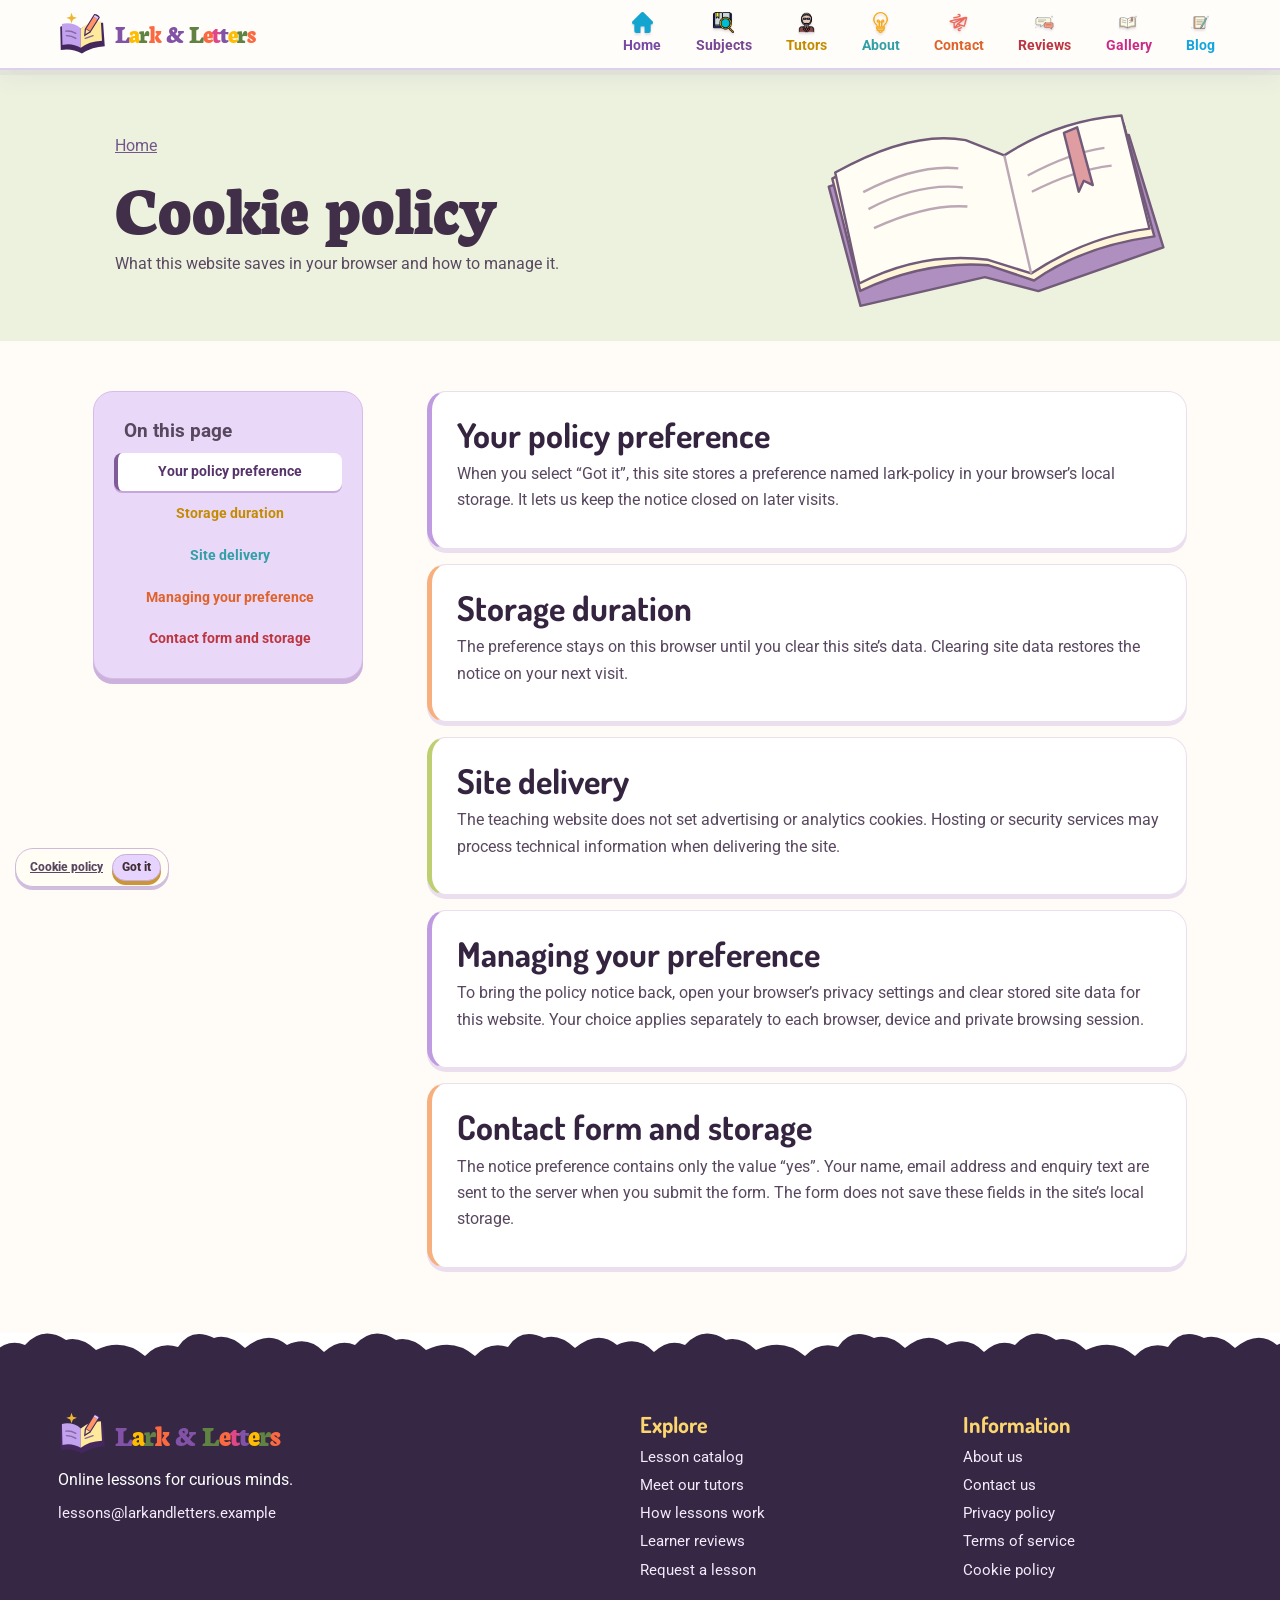
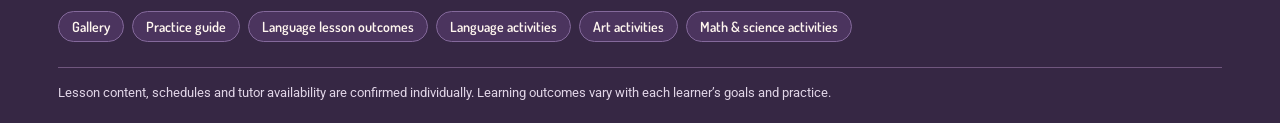
==== commit c2a403f8: "+" ====
--- a/cookies.html
+++ b/cookies.html
@@ -1 +1 @@
-<!doctype html><html lang="en"><head><meta charset="utf-8"><meta name="viewport" content="width=device-width,initial-scale=1"><title>Cookie policy | Lark &amp; Letters</title><link rel="icon" href="assets/studio-mark.svg"><link rel="stylesheet" href="assets/site.css"><script defer src="config/config.js"></script><script defer src="assets/site.js"></script><link rel="stylesheet" href="assets/preschool.css"><link rel="stylesheet" href="assets/legal.css"><script defer src="assets/legal.js"></script><link rel="stylesheet" href="assets/illustrations.css"><link rel="stylesheet" href="assets/studio.css"><script defer src="assets/studio.js"></script><link rel="stylesheet" href="assets/finish.css"><link rel="stylesheet" href="assets/workshop.css"><script defer src="assets/workshop.js"></script><link rel="stylesheet" href="assets/editorial.css"><link rel="stylesheet" href="assets/collections.css"><link rel="stylesheet" href="assets/detail.css"><link rel="stylesheet" href="assets/motion.css"><script defer src="assets/motion.js"></script><link rel="stylesheet" href="assets/navigation.css"></head><body data-title="Cookie policy"><a class="skip" href="#main">Skip to content</a><header><div class="bar wrap"><a class="brand" href="index.html"><img data-logo src="assets/studio-book.svg" alt=""><span data-name>Lark &amp; Letters</span></a><button class="toggle" aria-label="Open navigation" aria-expanded="false"><svg class="ui-icon icon-menu" xmlns="http://www.w3.org/2000/svg" viewBox="0 0 24 24" width="24" height="24" fill="none" stroke="currentColor" stroke-width="2" stroke-linecap="round" stroke-linejoin="round" aria-hidden="true" focusable="false"><path d="M4 6h16M4 12h16M4 18h16"/></svg><svg class="ui-icon icon-close" xmlns="http://www.w3.org/2000/svg" viewBox="0 0 24 24" width="24" height="24" fill="none" stroke="currentColor" stroke-width="2" stroke-linecap="round" stroke-linejoin="round" aria-hidden="true" focusable="false"><path d="m6 6 12 12M6 18 18 6"/></svg></button><nav><div class="menu-content"><div class="menu-intro"><p>Learn. Create. Discover.</p><h2>Where shall we go?</h2></div><div class="menu-grid"><a data-nav="Home" href="index.html"><img src="assets/nav0.png" alt="">Home</a><div class="subnav"><button class="subject-trigger" type="button" aria-expanded="false" aria-controls="subject-links"><img src="assets/nav1.png" alt="">Subjects</button><div class="sub-list" id="subject-links" inert><a href="language.html">Language Lessons</a><a href="creative-arts.html">Creative Arts</a><a href="math-science.html">Math & Science</a></div></div><a data-nav="Tutors" href="index.html#teachers"><img src="assets/nav2.png" alt="">Tutors</a><a data-nav="About" href="index.html#about"><img src="assets/nav3.png" alt="">About</a><a data-nav="Contact" href="index.html#contact"><img src="assets/nav4.png" alt="">Contact</a><a data-nav="Reviews" href="index.html#reviews"><img src="assets/study0.svg" alt="">Reviews</a><a data-nav="Gallery" href="index.html#gallery"><img src="assets/study1.svg" alt="">Gallery</a><a data-nav="Blog" href="language.html#blog"><img src="assets/study3.svg" alt="">Blog</a></div><div class="menu-footer"><span>One-to-one lessons. Endless possibilities.</span><a class="menu-cta" href="index.html#request-form">Find your lesson <svg class="ui-icon" viewBox="0 0 24 24" fill="none" stroke="currentColor" stroke-width="1.8" stroke-linecap="round" stroke-linejoin="round" aria-hidden="true"><path d="M5 12h14m-6-6 6 6-6 6"/></svg></a></div></div></nav></div></header><main id="main" class="legal-page"><div class="legal-hero legal-cookies"><div class="wrap"><a href="index.html">Home</a><h1>Cookie policy</h1><p>What this website saves in your browser and how to manage it.</p></div></div><div class="legal-grid wrap"><nav class="legal-nav" aria-label="On this page"><strong>On this page</strong><a href="#your-policy-preference">Your policy preference</a><a href="#storage-duration">Storage duration</a><a href="#site-delivery">Site delivery</a><a href="#managing-your-preference">Managing your preference</a><a href="#contact-form-and-storage">Contact form and storage</a><a href="#icon-credits">Icon credits</a></nav><div class="legal-copy"><article id="your-policy-preference"><h2>Your policy preference</h2><p>When you select “Got it”, this site stores a preference named lark-policy in your browser’s local storage. It lets us keep the notice closed on later visits.</p></article><article id="storage-duration"><h2>Storage duration</h2><p>The preference stays on this browser until you clear this site’s data. Clearing site data restores the notice on your next visit.</p></article><article id="site-delivery"><h2>Site delivery</h2><p>The teaching website does not set advertising or analytics cookies. Hosting or security services may process technical information when delivering the site.</p></article><article id="managing-your-preference"><h2>Managing your preference</h2><p>To bring the policy notice back, open your browser’s privacy settings and clear stored site data for this website. Your choice applies separately to each browser, device and private browsing session.</p></article><article id="contact-form-and-storage"><h2>Contact form and storage</h2><p>The notice preference contains only the value “yes”. Your name, email address and enquiry text are sent to the server when you submit the form. The form does not save these fields in the site’s local storage.</p></article><article id="icon-credits"><h2>Icon credits</h2><p>Navigation icons are provided by Flaticon. Credits appear below.</p><a data-email></a><p>Icons by Magnific, Smashicons, Nikita Golubev and Marz Gallery from <a href="https://www.flaticon.com/">Flaticon</a>.</p></article></div></div></main><footer><div class="footer-wave" aria-hidden="true"></div><div class="wrap foot"><div><a class="brand" href="index.html"><img data-logo src="assets/studio-book.svg" alt=""><span data-name>Lark &amp; Letters</span></a><p data-footer></p><a data-email></a><p data-address></p></div><div><strong>Explore</strong><a class="" href="index.html#catalog">Lesson catalog</a><a class="" href="index.html#teachers">Meet our tutors</a><a class="" href="index.html#how">How lessons work</a><a class="" href="index.html#reviews">Learner reviews</a><a class="" href="index.html#request-form">Request a lesson</a></div><div><strong>Information</strong><a class="" href="index.html#about">About us</a><a class="" href="index.html#contact">Contact us</a><a class="" href="privacy.html">Privacy policy</a><a class="" href="terms.html">Terms of service</a><a class="" href="cookies.html">Cookie policy</a></div></div><div class="wrap foot-jumps"><a href="index.html#gallery">Gallery</a><a href="index.html#practice-guide">Practice guide</a><a href="language.html#outcomes">Language lesson outcomes</a><a href="language.html#blog">Language activities</a><a href="creative-arts.html#blog">Art activities</a><a href="math-science.html#blog">Math &amp; science activities</a></div><p class="wrap fine" data-disclaimer></p></footer><aside class="policy" hidden><a href="cookies.html">Cookie policy</a><button>Got it</button></aside><div class="loader" aria-hidden="true"><img src="assets/studio-book.svg" alt=""></div></body></html>+<!doctype html><html lang="en"><head><meta charset="utf-8"><meta name="viewport" content="width=device-width,initial-scale=1"><title>Cookie policy | Lark &amp; Letters</title><link rel="icon" href="assets/studio-mark.svg"><link rel="stylesheet" href="assets/site.css"><script defer src="config/config.js"></script><script defer src="assets/site.js"></script><link rel="stylesheet" href="assets/preschool.css"><link rel="stylesheet" href="assets/legal.css"><script defer src="assets/legal.js"></script><link rel="stylesheet" href="assets/illustrations.css"><link rel="stylesheet" href="assets/studio.css"><script defer src="assets/studio.js"></script><link rel="stylesheet" href="assets/finish.css"><link rel="stylesheet" href="assets/workshop.css"><script defer src="assets/workshop.js"></script><link rel="stylesheet" href="assets/editorial.css"><link rel="stylesheet" href="assets/collections.css"><link rel="stylesheet" href="assets/detail.css"><link rel="stylesheet" href="assets/motion.css"><script defer src="assets/motion.js"></script><link rel="stylesheet" href="assets/navigation.css"></head><body data-title="Cookie policy"><a class="skip" href="#main">Skip to content</a><header><div class="bar wrap"><a class="brand" href="index.html"><img data-logo src="assets/studio-book.svg" alt=""><span data-name>Lark &amp; Letters</span></a><button class="toggle" aria-label="Open navigation" aria-expanded="false"><svg class="ui-icon icon-menu" xmlns="http://www.w3.org/2000/svg" viewBox="0 0 24 24" width="24" height="24" fill="none" stroke="currentColor" stroke-width="2" stroke-linecap="round" stroke-linejoin="round" aria-hidden="true" focusable="false"><path d="M4 6h16M4 12h16M4 18h16"/></svg><svg class="ui-icon icon-close" xmlns="http://www.w3.org/2000/svg" viewBox="0 0 24 24" width="24" height="24" fill="none" stroke="currentColor" stroke-width="2" stroke-linecap="round" stroke-linejoin="round" aria-hidden="true" focusable="false"><path d="m6 6 12 12M6 18 18 6"/></svg></button><nav><div class="menu-content"><div class="menu-intro"><p>Learn. Create. Discover.</p><h2>Where shall we go?</h2></div><div class="menu-grid"><a data-nav="Home" href="index.html"><img src="assets/nav0.png" alt="">Home</a><div class="subnav"><button class="subject-trigger" type="button" aria-expanded="false" aria-controls="subject-links"><img src="assets/nav1.png" alt="">Subjects</button><div class="sub-list" id="subject-links" inert><a href="language.html">Language Lessons</a><a href="creative-arts.html">Creative Arts</a><a href="math-science.html">Math & Science</a></div></div><a data-nav="Tutors" href="index.html#teachers"><img src="assets/nav2.png" alt="">Tutors</a><a data-nav="About" href="index.html#about"><img src="assets/nav3.png" alt="">About</a><a data-nav="Contact" href="index.html#contact"><img src="assets/nav4.png" alt="">Contact</a><a data-nav="Reviews" href="index.html#reviews"><img src="assets/study0.svg" alt="">Reviews</a><a data-nav="Gallery" href="index.html#gallery"><img src="assets/study1.svg" alt="">Gallery</a><a data-nav="Blog" href="language.html#blog"><img src="assets/study3.svg" alt="">Blog</a></div><div class="menu-footer"><span>One-to-one lessons. Endless possibilities.</span><a class="menu-cta" href="index.html#request-form">Find your lesson <svg class="ui-icon" viewBox="0 0 24 24" fill="none" stroke="currentColor" stroke-width="1.8" stroke-linecap="round" stroke-linejoin="round" aria-hidden="true"><path d="M5 12h14m-6-6 6 6-6 6"/></svg></a></div></div></nav></div></header><main id="main" class="legal-page"><div class="legal-hero legal-cookies"><div class="wrap"><a href="index.html">Home</a><h1>Cookie policy</h1><p>What this website saves in your browser and how to manage it.</p></div></div><div class="legal-grid wrap"><nav class="legal-nav" aria-label="On this page"><strong>On this page</strong><a href="#your-policy-preference">Your policy preference</a><a href="#storage-duration">Storage duration</a><a href="#site-delivery">Site delivery</a><a href="#managing-your-preference">Managing your preference</a><a href="#contact-form-and-storage">Contact form and storage</a></nav><div class="legal-copy"><article id="your-policy-preference"><h2>Your policy preference</h2><p>When you select “Got it”, this site stores a preference named lark-policy in your browser’s local storage. It lets us keep the notice closed on later visits.</p></article><article id="storage-duration"><h2>Storage duration</h2><p>The preference stays on this browser until you clear this site’s data. Clearing site data restores the notice on your next visit.</p></article><article id="site-delivery"><h2>Site delivery</h2><p>The teaching website does not set advertising or analytics cookies. Hosting or security services may process technical information when delivering the site.</p></article><article id="managing-your-preference"><h2>Managing your preference</h2><p>To bring the policy notice back, open your browser’s privacy settings and clear stored site data for this website. Your choice applies separately to each browser, device and private browsing session.</p></article><article id="contact-form-and-storage"><h2>Contact form and storage</h2><p>The notice preference contains only the value “yes”. Your name, email address and enquiry text are sent to the server when you submit the form. The form does not save these fields in the site’s local storage.</p></article></div></div></main><footer><div class="footer-wave" aria-hidden="true"></div><div class="wrap foot"><div><a class="brand" href="index.html"><img data-logo src="assets/studio-book.svg" alt=""><span data-name>Lark &amp; Letters</span></a><p data-footer></p><a data-email></a><p data-address></p></div><div><strong>Explore</strong><a class="" href="index.html#catalog">Lesson catalog</a><a class="" href="index.html#teachers">Meet our tutors</a><a class="" href="index.html#how">How lessons work</a><a class="" href="index.html#reviews">Learner reviews</a><a class="" href="index.html#request-form">Request a lesson</a></div><div><strong>Information</strong><a class="" href="index.html#about">About us</a><a class="" href="index.html#contact">Contact us</a><a class="" href="privacy.html">Privacy policy</a><a class="" href="terms.html">Terms of service</a><a class="" href="cookies.html">Cookie policy</a></div></div><div class="wrap foot-jumps"><a href="index.html#gallery">Gallery</a><a href="index.html#practice-guide">Practice guide</a><a href="language.html#outcomes">Language lesson outcomes</a><a href="language.html#blog">Language activities</a><a href="creative-arts.html#blog">Art activities</a><a href="math-science.html#blog">Math &amp; science activities</a></div><p class="wrap fine" data-disclaimer></p></footer><aside class="policy" hidden><a href="cookies.html">Cookie policy</a><button>Got it</button></aside><div class="loader" aria-hidden="true"><img src="assets/studio-book.svg" alt=""></div></body></html>
--- a/assets/studio.css
+++ b/assets/studio.css
@@ -6,6 +6,6 @@
 @media(hover:hover) and (prefers-reduced-motion:no-preference){:where(main,footer) :is(img,h1,h2,h3,p,i,b,svg,figcaption,small,strong,li),.edition a,.principles article,.steps span{transition:transform .22s,color .22s,filter .22s,box-shadow .22s}.edition a:hover,.principles article:hover,.steps span:hover{transform:translateY(-4px)}}
 @media(max-width:920px){.bar nav.open{background:#fffdf9;align-items:center}.sub-list{left:0;transform:translate(0,5px)}.subnav.expanded .sub-list{transform:none}.subnav{justify-content:center}.path-grid{grid-template-columns:repeat(3,1fr)}.path-grid>p{grid-column:1/-1;text-align:center;font-size:17px}.principles .wrap>div{grid-template-columns:repeat(2,1fr)}.mentor-grid{grid-template-columns:repeat(2,1fr)}}
 @media(max-width:680px){.bar .brand img{width:39px;height:39px}.bar nav.open{grid-template-columns:repeat(3,1fr)}.sub-list{left:50%;transform:translate(-50%,4px)}.subnav.expanded .sub-list{transform:translate(-50%,0)}.edition .wrap{width:calc(100% - 32px)}.path-grid{grid-template-columns:1fr}.path-grid a{display:grid;grid-template-columns:34% 1fr;align-items:center}.path-grid img{height:100%;max-height:145px}.path-grid a>div{text-align:left;padding:12px}.kit-layout,.out-grid{grid-template-columns:1fr;text-align:center}.kit-layout ul{padding:0;list-style-position:inside}.petal{width:195px}.index-layout{grid-template-columns:1fr 2fr 1fr;gap:6px}.index-layout figcaption{font-size:10px}.index-layout img{border-radius:16px}.principles article{padding:14px}.principles h3{margin:8px 0}.out-cover{min-height:180px}.out-grid article{text-align:left}.mentor-grid img{height:150px}.mentor-grid a>div{padding:10px}.mentor-grid h3{font-size:22px}.contact form{text-align:left}.foot .brand{align-items:center}.steps{gap:8px}.steps span{width:54px;font-size:14px}}
-.foot-jumps{display:flex;gap:8px;flex-wrap:wrap;margin-top:24px}.foot-jumps a{font:600 14px SchoolHead;color:#fff6ef;text-decoration:none;border:1px solid #84699b;background:#4b345e;border-radius:20px;padding:6px 13px}.foot-jumps a:hover{background:#624076}.mentor-grid img{object-fit:cover;object-position:50% 26%}.journal a>div,.gallery-grid figure{background:#fffaf3}.journal img,.gallery-grid img{aspect-ratio:1/1;max-height:335px;object-fit:contain}.services .slide>img{object-fit:contain;background:#fff9f2}.gallery-grid figure:hover img,.journal a:hover img{filter:saturate(1.12)}.foot .brand span{font-size:30px}
+.foot-jumps{display:flex;gap:8px;flex-wrap:wrap;margin-top:24px}.foot-jumps a{font:600 14px SchoolHead;color:#fff6ef;text-decoration:none;border:1px solid #84699b;background:#4b345e;border-radius:20px;padding:6px 13px}.foot-jumps a:hover{background:#624076}.mentor-grid img{object-fit:cover;object-position:50% 26%}.journal a>div,.gallery-grid figure{background:#fffaf3}.journal img,.gallery-grid img{aspect-ratio:1/1;max-height:335px;object-fit:cover}.services .slide>img{object-fit:cover;object-position:center;padding:0;background:#fff9f2}.gallery-grid figure:hover img,.journal a:hover img{filter:saturate(1.12)}.foot .brand span{font-size:30px}
 
 .contact{margin-inline:auto}.form-title h3{margin:0}.contact form .go{color:#4e3568;background:#eadbff}
--- a/assets/detail.css
+++ b/assets/detail.css
@@ -69,12 +69,10 @@
 }
 @media(prefers-reduced-motion:reduce){:where(header,main,footer,aside) *{transition-duration:0s}}
 
-/* Keep the arrow independent of the button's anonymous text/grid row. */
 #main .services .carousel .controls button{translate:none}
 #main .services .carousel .controls button:before{position:absolute;left:50%;top:50%;margin:0;transform:translate(-50%,-50%)}
 #main .services .carousel .controls button:last-child:before{transform:translate(-50%,-50%) rotate(180deg)}
 
-/* A shared photo stage turns adjacent faces while lesson copy crossfades. */
 .services .lesson-carousel .slides{display:grid;grid-template-columns:minmax(0,1fr) minmax(0,1fr);align-items:center;gap:35px}
 .services .lesson-carousel .slide{display:block;grid-area:1/1;min-width:0;opacity:0;visibility:hidden;pointer-events:none;background:transparent;box-shadow:none;transform:translateY(8px);animation:none;transition:opacity .55s ease,transform .65s ease,visibility 0s .65s}
 .services .lesson-carousel .slide.active{opacity:1;visibility:visible;pointer-events:auto;transform:none;transition-delay:0s}
@@ -92,7 +90,6 @@
 }
 @media(prefers-reduced-motion:reduce){.services .lesson-carousel .slide{transition:none;transform:none}}
 
-/* Use the same SVG stroke and alignment for every interface icon. */
 header .ui-icon,#main .ui-icon{display:block;width:20px;height:20px;flex:none;fill:none;stroke:currentColor;stroke-width:2;stroke-linecap:round;stroke-linejoin:round;pointer-events:none;filter:none;translate:none;transform:none;transition:none}
 .toggle .icon-close{display:none}
 .toggle[aria-expanded=true] .icon-menu{display:none}
@@ -115,7 +112,6 @@
   .before-booking .wrap>div:first-child{position:sticky;top:99px;align-self:start}
 }
 
-/* Content determines the height; the grid keeps all principle cards equal. */
 #main .principles{background:#eee4fb}
 #main .principles .wrap>div{grid-template-columns:repeat(4,minmax(0,1fr));grid-auto-rows:1fr;gap:18px;align-items:stretch}
 #main .principles .wrap article{display:flex;min-width:0;border-radius:24px;background:transparent;box-shadow:none}
@@ -138,7 +134,6 @@
   #main .principles h3{min-block-size:0}
 }
 
-/* Detailed editorial photography and large, real stationery at the edges. */
 #main .outcomes .out-cover{aspect-ratio:3/2;min-height:0}
 #main .outcomes .out-cover img{opacity:1;object-fit:cover;object-position:center;image-rendering:auto}
 .outcomes>.wrap{position:relative;z-index:1}
--- a/assets/motion.css
+++ b/assets/motion.css
@@ -1,6 +1,5 @@
 :root{--motion-ease:cubic-bezier(.22,.68,.18,1);--motion-fast:280ms;--motion-panel:440ms}
 
-/* Explicit properties keep state changes smooth without animating layout. */
 body :is(a,button,input,select,textarea,summary,[role=button]),
 body :is(.card-arrow,.go,.activity-medal,.faq-icon,.subject-trigger,.legal-copy article,.materials article,.gallery-grid figure,.class-card){
   transition:color var(--motion-fast) var(--motion-ease),background-color var(--motion-fast) var(--motion-ease),border-color var(--motion-fast) var(--motion-ease),box-shadow 360ms var(--motion-ease),outline-color 220ms ease,transform 420ms var(--motion-ease),translate 420ms var(--motion-ease),scale 420ms var(--motion-ease),filter 420ms var(--motion-ease),opacity 360ms ease;
@@ -12,7 +11,6 @@
 #main :is(a,button,summary,[role=button]) :is(h1,h2,h3,p,li,small,strong,b,label,figcaption){transition:color var(--motion-fast) var(--motion-ease)}
 body .bar .brand img{transition:transform 500ms var(--motion-ease)}
 
-/* Small surface movement; icons and text stay anchored inside their control. */
 #main :is(.card,.course-tile,.syllabus-row a,.plans-mini a,.window-row a):is(:hover,:focus-visible){transform:translateY(-2px)}
 #main .journal a:is(:hover,:focus-visible){transform:translateY(-3px)}
 #main :is(.card-arrow,.go,.syllabus-row i,.activity-medal,.ui-icon){translate:none}
@@ -33,18 +31,19 @@
 #main :is(.mentor-grid,.voice-row) a:is(:first-child,:hover,:focus-visible){flex:1}
 #main .principles .turncard{transition:transform 780ms var(--motion-ease)}
 #main .principles .turncard>div{transition:box-shadow 360ms ease}
-#main .teachers .tutor-row>a.teacher{background:transparent;border:0;box-shadow:none;outline:none;transform:none;translate:none;filter:none}
-#main .teachers .tutor-row>a.teacher img{border-color:#fff;box-shadow:0 0 0 0 transparent;transform:none;translate:none;scale:1;filter:none;transition:box-shadow 360ms var(--motion-ease),border-color 360ms var(--motion-ease)}
-@media(hover:hover){#main .teachers .tutor-row>a.teacher:hover img{box-shadow:0 0 0 3px #d5c0e5}}
-#main .teachers .tutor-row>a.teacher:focus-visible img{box-shadow:0 0 0 3px #8757ab}
+#main .teachers .tutor-row a.teacher{background:transparent;border:0;box-shadow:none;outline:none;transform:none;translate:none;filter:none}
+#main .teachers .tutor-row a.teacher img{border-color:#fff;box-shadow:0 0 0 0 transparent;transform:none;translate:none;scale:1;filter:none;transition:box-shadow 360ms var(--motion-ease),border-color 360ms var(--motion-ease)}
+@media(hover:hover){#main .teachers .tutor-row a.teacher:hover img{box-shadow:0 0 0 3px #d5c0e5}}
+#main .teachers .tutor-row a.teacher:focus-visible img{box-shadow:0 0 0 3px #8757ab}
 #main .index-layout .image-layers img{transition:opacity 520ms var(--motion-ease)}
 #main .subjectindex .index-layout a{color:#775989;background:transparent;box-shadow:none;transform:none;translate:none;filter:none;transition:color 360ms var(--motion-ease),outline-color 220ms ease}
 #main .subjectindex .index-layout a:is(:hover,:focus-visible,.chosen){color:#674778;background:transparent;box-shadow:none;transform:none;translate:none;filter:none}
 #main .film img{transition:transform 700ms var(--motion-ease),opacity 520ms ease}
-.ink-reveal,.seen{clip-path:none;animation:soft-reveal 650ms var(--motion-ease) both}
-@keyframes soft-reveal{from{opacity:0}to{opacity:1}}
+.reveal-pending{opacity:0}
+@media(prefers-reduced-motion:reduce),print{
+  .reveal-pending{opacity:1!important}
+}
 
-/* Menus remain rendered while fading out, then become non-interactive. */
 .bar .subnav:after{content:'';position:absolute;top:100%;left:0;right:0;height:14px}
 .bar .sub-list{pointer-events:none;transition:opacity 300ms ease,transform var(--motion-panel) var(--motion-ease),visibility 0s var(--motion-panel)}
 .bar .subnav.expanded .sub-list{pointer-events:auto;transition-delay:0s}
@@ -58,7 +57,6 @@
 }
 @media(max-width:680px){body .bar nav{grid-template-columns:repeat(3,minmax(0,1fr))}}
 
-/* Height is animated in JS, including closing and interrupted transitions. */
 .faq{overflow-anchor:none}
 .faq details{transition:border-color var(--motion-fast) ease,box-shadow 360ms ease}
 .faq .faq-content{display:flow-root;opacity:1;transition:opacity 300ms ease}
@@ -72,7 +70,6 @@
 #main .faq .motion-details .icon-vertical{display:block;opacity:1;transform:scaleY(1);transform-origin:12px 12px;transition:opacity 240ms ease,transform 320ms var(--motion-ease)}
 #main .faq .motion-details[data-expanded=true] .icon-vertical{opacity:0;transform:scaleY(0)}
 
-/* Reserve the largest panel's space and crossfade content in the same cell. */
 .fade-carousel .slides{display:grid}
 .fade-carousel .slide{display:block;grid-area:1/1;opacity:0;visibility:hidden;pointer-events:none;animation:none;transform:none;transition:opacity 480ms ease,visibility 0s 480ms}
 .fade-carousel .slide.active{display:block;opacity:1;visibility:visible;pointer-events:auto;animation:none;transition-delay:0s}
@@ -97,3 +94,17 @@
   html{scroll-behavior:auto}
   *,*:before,*:after{animation-duration:.01ms!important;animation-iteration-count:1!important;transition-duration:.01ms!important;transition-delay:0s!important}
 }
+
+#main .circular-slider{touch-action:pan-y}
+#main .rotator.circular-slider{display:block}
+#main .loop-viewport{--loop-visible:1;--loop-gap:28px;display:grid;grid-template-columns:minmax(0,1fr);align-items:stretch;gap:0;overflow:hidden;overflow:clip;min-width:0;touch-action:pan-y;isolation:isolate}
+#main .loop-viewport>.loop-item{display:block;grid-area:1/1;align-self:stretch;min-width:0;width:calc((100% - (var(--loop-visible) - 1) * var(--loop-gap)) / var(--loop-visible));opacity:1;visibility:visible;animation:none;transition:none}
+#main .loop-viewport>.loop-item[aria-hidden=true]{pointer-events:none}
+#main .services .loop-viewport>.slide{display:grid;align-items:center;grid-template-columns:minmax(0,1fr) minmax(0,1fr);gap:35px}
+#main .rotator .loop-viewport{padding-block:18px;margin-block:-18px}
+#main .rotator .loop-viewport>a{text-decoration:none;text-align:center}
+#main .gallery-grid .loop-item{margin:0;transform:none;box-shadow:0 3px 12px #4429421c}
+#main .gallery-grid .loop-item.featured-frame{transform:none;box-shadow:0 5px 16px #44294228}
+#main .gallery-grid .cyclebtn{top:45%}
+@media(max-width:920px){#main .loop-viewport{--loop-gap:15px}}
+@media(max-width:680px){#main .services .loop-viewport>.slide{grid-template-columns:minmax(0,1fr);gap:20px}}
